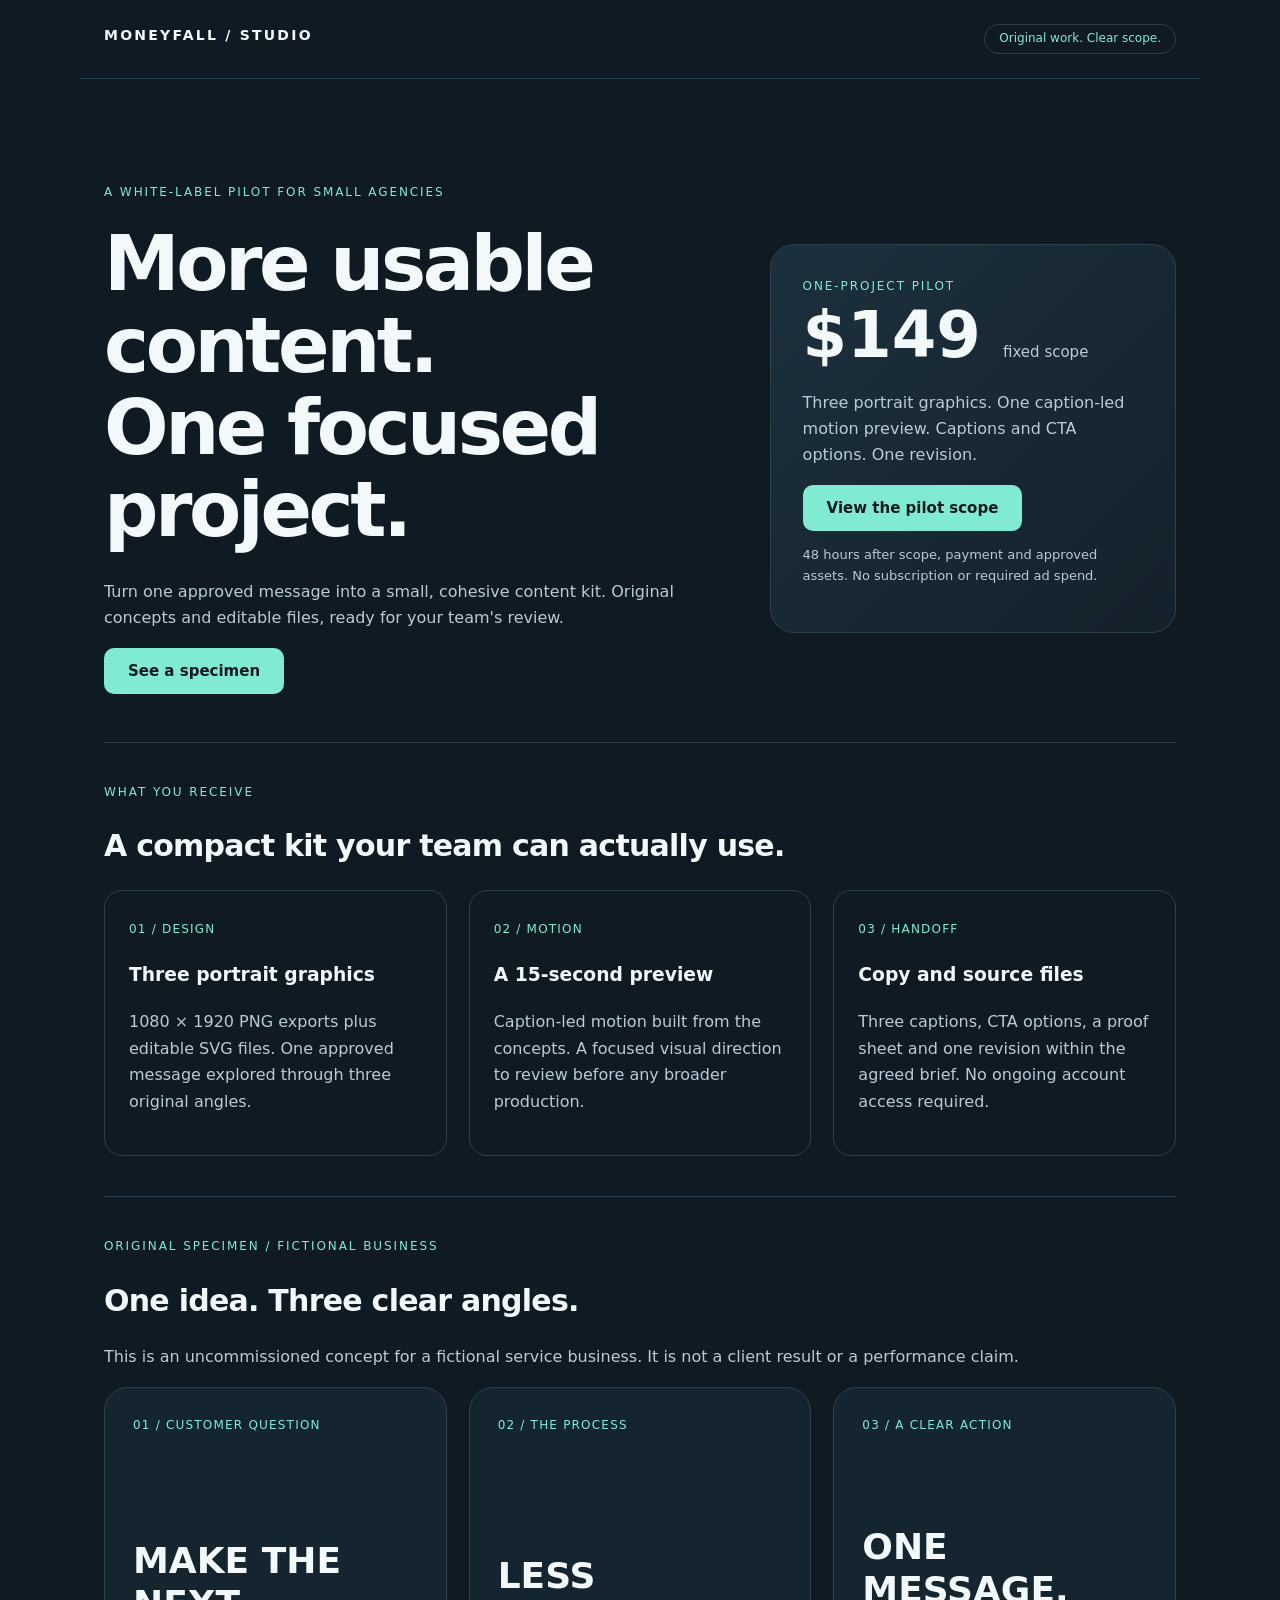
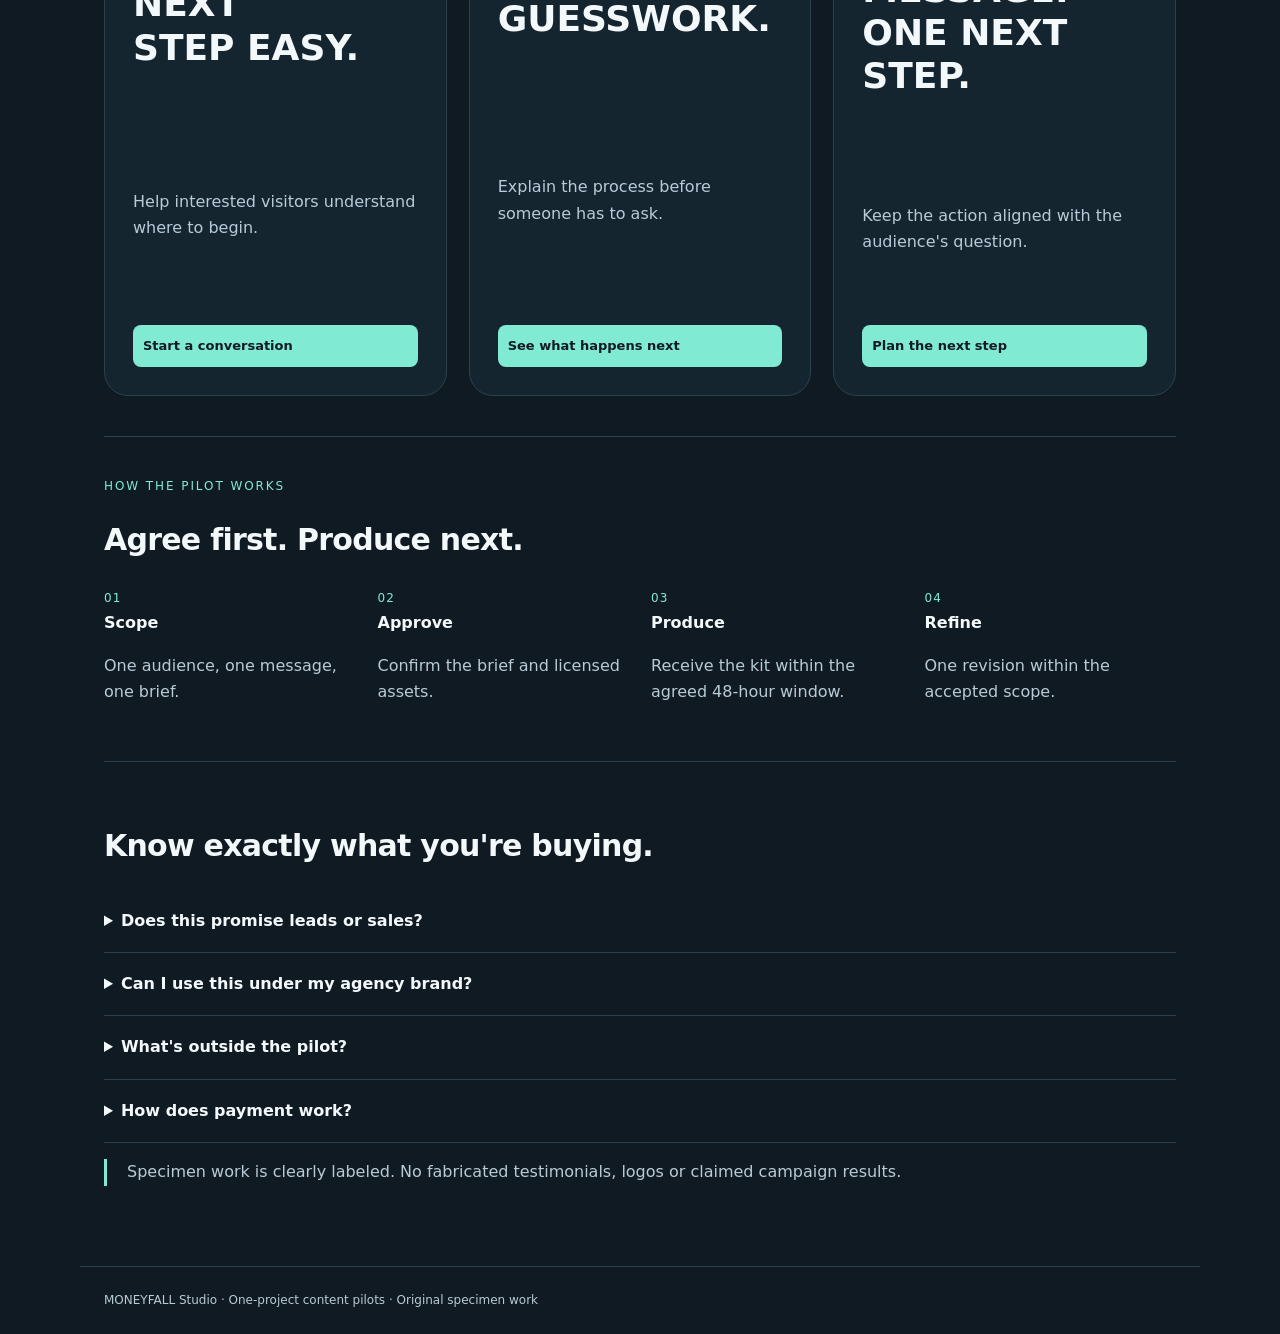
==== apps/offer-page/index.html @ b3e081e2 "Build private prospect screening, outreach packets and paid-order fulfillment" ====
<!doctype html>
<html lang="en"><head><meta charset="utf-8"><meta name="viewport" content="width=device-width,initial-scale=1"><meta name="description" content="Original white-label content kits for small agencies. A focused $149 pilot with clear scope and one revision."><title>MONEYFALL Studio — A focused content pilot</title>
<style>
:root{color-scheme:dark;--bg:#101a23;--ink:#f3f8fa;--muted:#b8cbd6;--line:#2b414e;--accent:#80ead2}*{box-sizing:border-box}body{margin:0;background:var(--bg);color:var(--ink);font:16px/1.65 system-ui,sans-serif}a{color:inherit}nav,main,footer{max-width:1120px;margin:auto;padding:24px}nav{display:flex;justify-content:space-between;border-bottom:1px solid var(--line)}.brand{font-size:14px;letter-spacing:.16em;font-weight:750}.pill{font-size:12px;color:var(--accent);border:1px solid var(--line);padding:4px 14px;border-radius:30px}.hero{padding:80px 0 48px;display:grid;grid-template-columns:1.5fr 1fr;gap:56px}.eyebrow{color:var(--accent);letter-spacing:.16em;font-size:12px}h1{font-size:clamp(42px,6vw,76px);line-height:1.08;letter-spacing:-.045em;margin:20px 0 28px;max-width:720px}h2{font-size:30px;line-height:1.25;letter-spacing:-.025em}p{color:var(--muted)}.offer{border:1px solid var(--line);border-radius:24px;padding:32px;background:linear-gradient(135deg,#1c303d,#14212b);align-self:center}.price{font-size:64px;line-height:1.2;font-weight:750}.price small{font-size:15px;font-weight:400;color:var(--muted)}button,.button{background:var(--accent);color:var(--bg);padding:14px 24px;border:0;border-radius:10px;font:700 15px system-ui;cursor:pointer;text-decoration:none;display:inline-block}button:focus-visible,a:focus-visible,input:focus-visible{outline:3px solid #fff;outline-offset:4px}.small{font-size:13px}.section{border-top:1px solid var(--line);padding:40px 0}.grid{display:grid;grid-template-columns:repeat(3,1fr);gap:22px}.tile{border:1px solid var(--line);padding:24px;border-radius:18px}.num{color:var(--accent);font-size:12px;letter-spacing:.1em}.sample{aspect-ratio:9/16;border:1px solid var(--line);border-radius:24px;padding:28px;display:flex;flex-direction:column;justify-content:space-between;background:#142530}.sample h3{font-size:clamp(22px,3vw,36px);line-height:1.2;text-transform:uppercase}.sample .cta{background:var(--accent);color:var(--bg);padding:10px;border-radius:8px;font-size:13px;font-weight:700}.process{display:grid;grid-template-columns:repeat(4,1fr);gap:22px}.process b{display:block}details{border-bottom:1px solid var(--line);padding:18px 0}summary{cursor:pointer;font-weight:600}.note{border-left:3px solid var(--accent);padding-left:20px}dialog{max-width:560px;color:var(--ink);background:#142530;border:1px solid var(--line);border-radius:20px;padding:32px}dialog::backdrop{background:#000a}input,textarea{width:100%;padding:12px;background:#101a23;border:1px solid var(--line);border-radius:8px;color:var(--ink);font:16px system-ui;margin:6px 0 18px}label{font-size:14px}footer{color:var(--muted);font-size:12px;border-top:1px solid var(--line)}@media(max-width:760px){.hero{grid-template-columns:1fr;padding-top:46px;gap:20px}.grid{grid-template-columns:1fr}.process{grid-template-columns:1fr 1fr}.sample{max-width:360px;min-height:440px;aspect-ratio:auto}.offer{padding:24px}main,nav,footer{padding:20px}}
</style></head><body>
<nav><span class="brand">MONEYFALL / STUDIO</span><span class="pill">Original work. Clear scope.</span></nav>
<main><section class="hero"><div><div class="eyebrow">A WHITE-LABEL PILOT FOR SMALL AGENCIES</div><h1>More usable content.<br>One focused project.</h1><p>Turn one approved message into a small, cohesive content kit. Original concepts and editable files, ready for your team's review.</p><a class="button" href="#sample">See a specimen</a></div><aside class="offer"><div class="eyebrow">ONE-PROJECT PILOT</div><div class="price">$149 <small>fixed scope</small></div><p>Three portrait graphics. One caption-led motion preview. Captions and CTA options. One revision.</p><button id="scope-button">View the pilot scope</button><p class="small">48 hours after scope, payment and approved assets. No subscription or required ad spend.</p></aside></section>
<section class="section"><div class="eyebrow">WHAT YOU RECEIVE</div><h2>A compact kit your team can actually use.</h2><div class="grid"><article class="tile"><span class="num">01 / DESIGN</span><h3>Three portrait graphics</h3><p>1080 × 1920 PNG exports plus editable SVG files. One approved message explored through three original angles.</p></article><article class="tile"><span class="num">02 / MOTION</span><h3>A 15-second preview</h3><p>Caption-led motion built from the concepts. A focused visual direction to review before any broader production.</p></article><article class="tile"><span class="num">03 / HANDOFF</span><h3>Copy and source files</h3><p>Three captions, CTA options, a proof sheet and one revision within the agreed brief. No ongoing account access required.</p></article></div></section>
<section id="sample" class="section"><div class="eyebrow">ORIGINAL SPECIMEN / FICTIONAL BUSINESS</div><h2>One idea. Three clear angles.</h2><p>This is an uncommissioned concept for a fictional service business. It is not a client result or a performance claim.</p><div class="grid"><div class="sample"><span class="num">01 / CUSTOMER QUESTION</span><h3>Make the next<br>step easy.</h3><p>Help interested visitors understand where to begin.</p><span class="cta">Start a conversation</span></div><div class="sample"><span class="num">02 / THE PROCESS</span><h3>Less<br>guesswork.</h3><p>Explain the process before someone has to ask.</p><span class="cta">See what happens next</span></div><div class="sample"><span class="num">03 / A CLEAR ACTION</span><h3>One message.<br>One next step.</h3><p>Keep the action aligned with the audience's question.</p><span class="cta">Plan the next step</span></div></div></section>
<section class="section"><div class="eyebrow">HOW THE PILOT WORKS</div><h2>Agree first. Produce next.</h2><div class="process"><div><span class="num">01</span><b>Scope</b><p>One audience, one message, one brief.</p></div><div><span class="num">02</span><b>Approve</b><p>Confirm the brief and licensed assets.</p></div><div><span class="num">03</span><b>Produce</b><p>Receive the kit within the agreed 48-hour window.</p></div><div><span class="num">04</span><b>Refine</b><p>One revision within the accepted scope.</p></div></div></section>
<section class="section"><h2>Know exactly what you're buying.</h2><details><summary>Does this promise leads or sales?</summary><p>No. You are buying defined creative deliverables. Results depend on the offer, audience, placement and follow-through.</p></details><details><summary>Can I use this under my agency brand?</summary><p>Yes, the original deliverables can be adapted for your agency or approved client project. You must have permission to use any supplied logos, imagery, fonts and claims.</p></details><details><summary>What's outside the pilot?</summary><p>Filming, voiceover, paid stock purchases, ad spend, account management, publishing and open-ended editing are excluded.</p></details><details><summary>How does payment work?</summary><p>The scope and payment destination are confirmed before production. A payment request is not a receipt; production begins after payment is confirmed. If a project cannot be fulfilled, resolve payment before accepting a replacement scope.</p></details><p class="note">Specimen work is clearly labeled. No fabricated testimonials, logos or claimed campaign results.</p></section>
</main><footer>MONEYFALL Studio · One-project content pilots · Original specimen work</footer>
<dialog id="scope"><h2>The $149 pilot scope</h2><p>Three portrait PNGs and editable SVGs, one 15-second motion preview, three captions and CTA options, one proof sheet and one revision. The 48-hour window starts after accepted scope, confirmed payment and approved assets.</p><p>Have one audience, one message and a brand guide ready. A specific project brief is agreed before payment.</p><button id="close">Close</button></dialog>
<script>const scope=document.getElementById('scope');document.getElementById('scope-button').addEventListener('click',()=>scope.showModal());document.getElementById('close').addEventListener('click',()=>scope.close());</script>
</body></html>
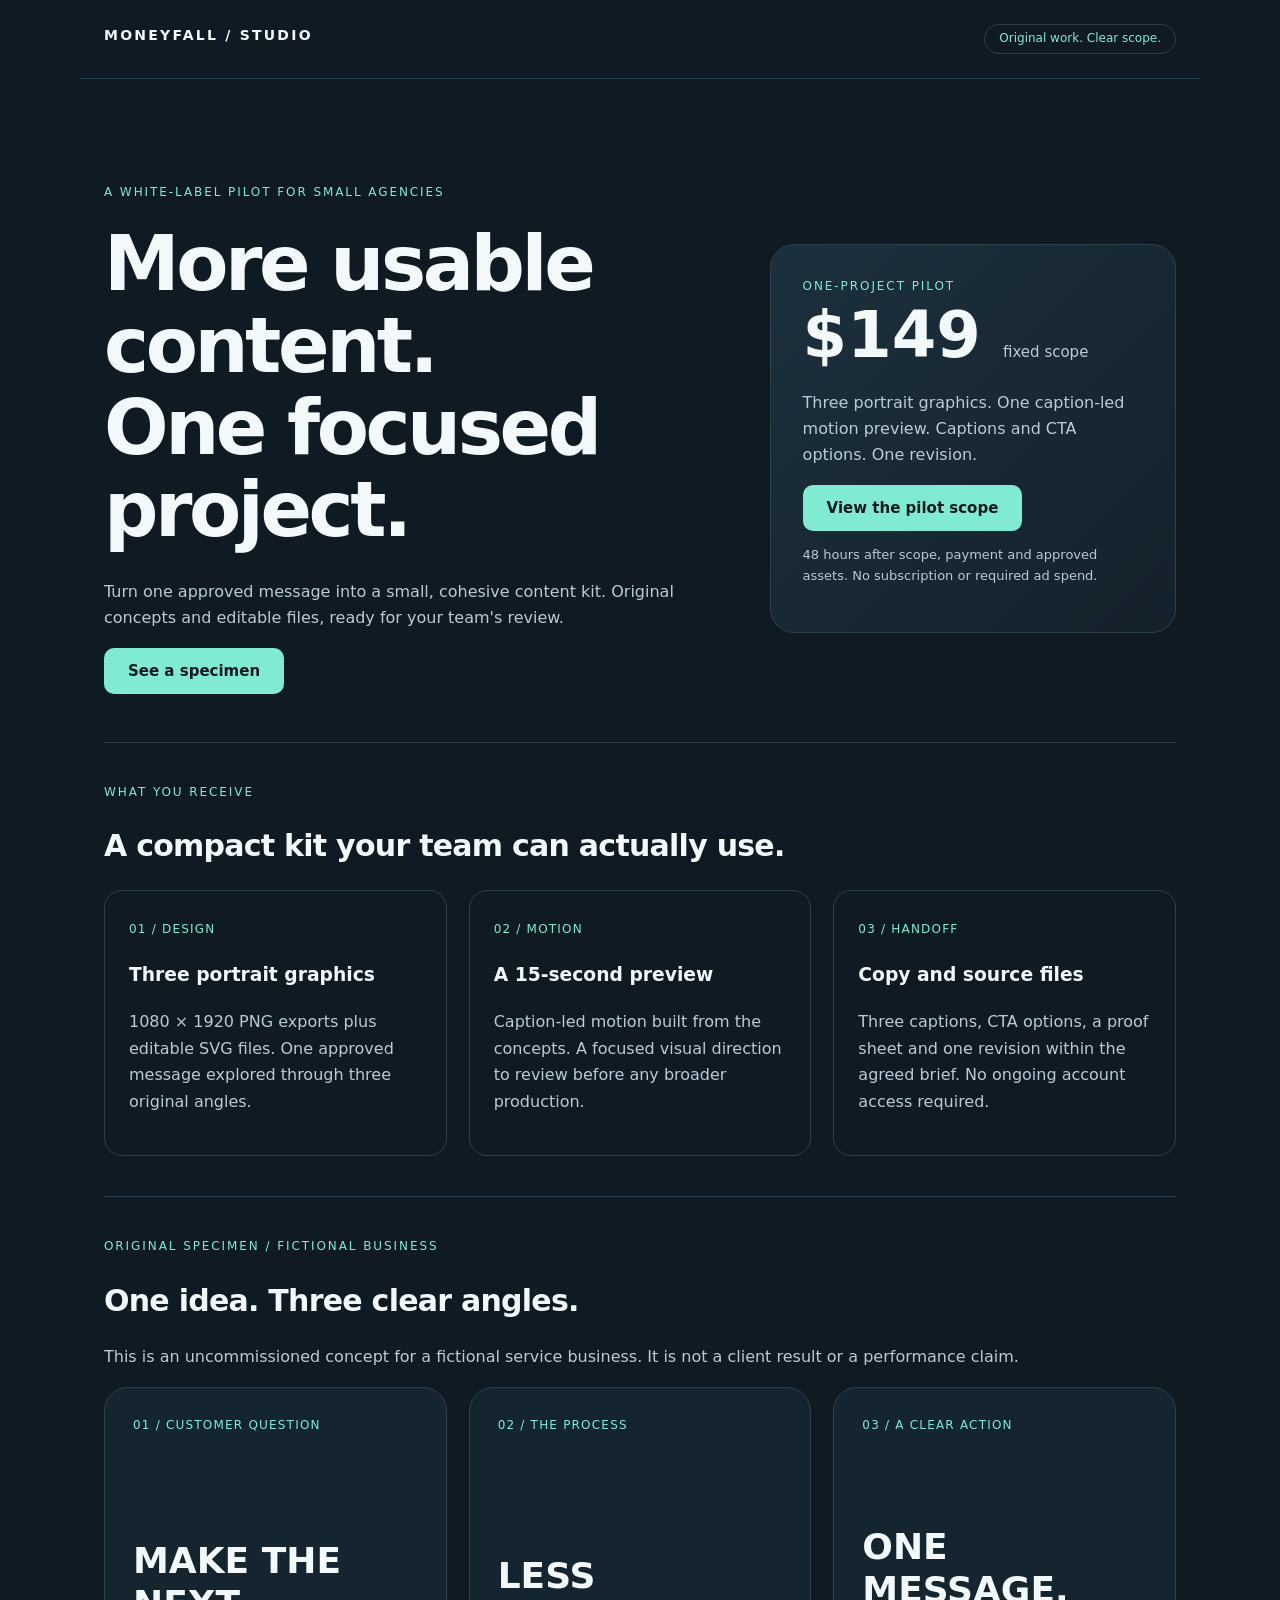
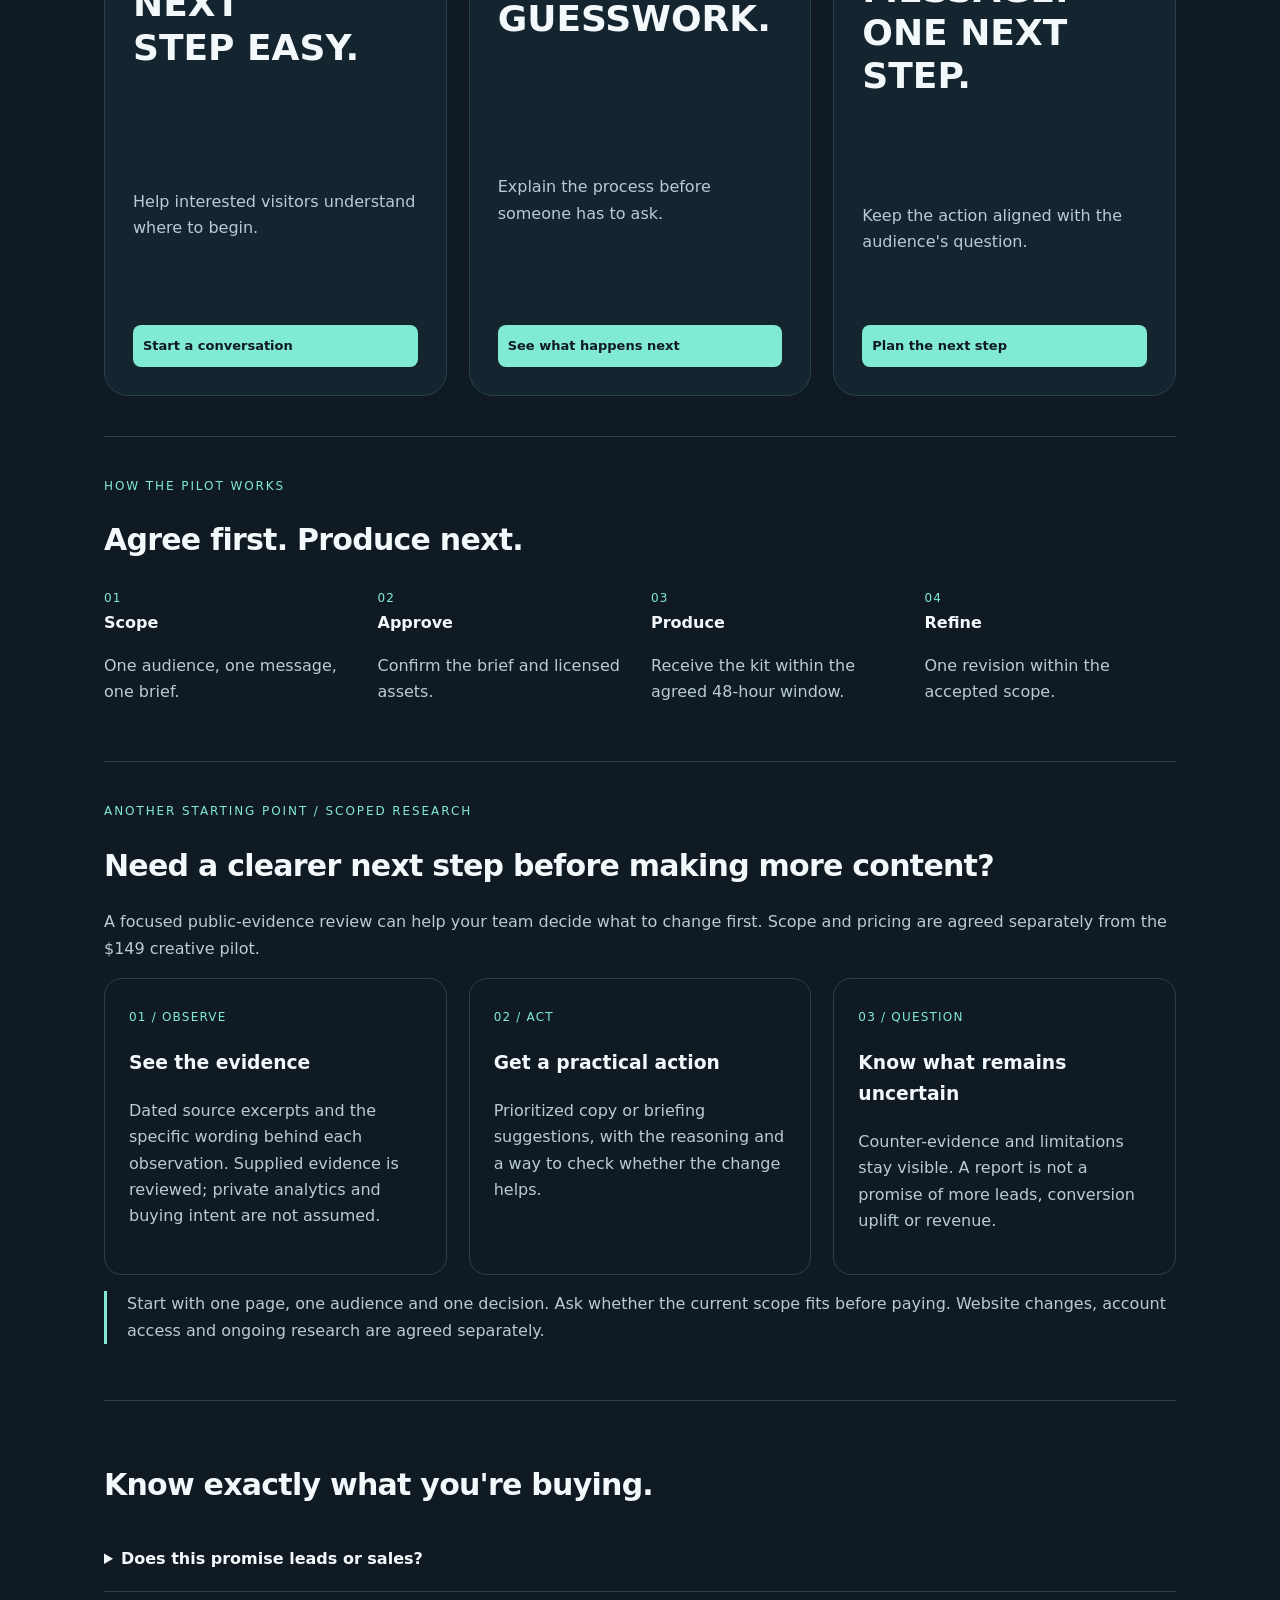
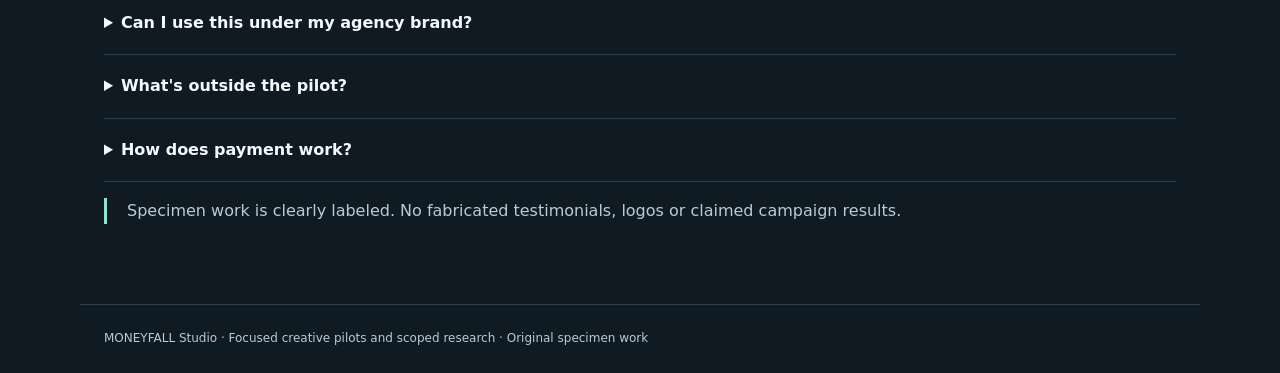
==== commit 86ce99fa: "Present separately scoped research option and clarify creative intake limits" ====
--- a/apps/offer-page/index.html
+++ b/apps/offer-page/index.html
@@ -8,8 +8,9 @@
 <section class="section"><div class="eyebrow">WHAT YOU RECEIVE</div><h2>A compact kit your team can actually use.</h2><div class="grid"><article class="tile"><span class="num">01 / DESIGN</span><h3>Three portrait graphics</h3><p>1080 × 1920 PNG exports plus editable SVG files. One approved message explored through three original angles.</p></article><article class="tile"><span class="num">02 / MOTION</span><h3>A 15-second preview</h3><p>Caption-led motion built from the concepts. A focused visual direction to review before any broader production.</p></article><article class="tile"><span class="num">03 / HANDOFF</span><h3>Copy and source files</h3><p>Three captions, CTA options, a proof sheet and one revision within the agreed brief. No ongoing account access required.</p></article></div></section>
 <section id="sample" class="section"><div class="eyebrow">ORIGINAL SPECIMEN / FICTIONAL BUSINESS</div><h2>One idea. Three clear angles.</h2><p>This is an uncommissioned concept for a fictional service business. It is not a client result or a performance claim.</p><div class="grid"><div class="sample"><span class="num">01 / CUSTOMER QUESTION</span><h3>Make the next<br>step easy.</h3><p>Help interested visitors understand where to begin.</p><span class="cta">Start a conversation</span></div><div class="sample"><span class="num">02 / THE PROCESS</span><h3>Less<br>guesswork.</h3><p>Explain the process before someone has to ask.</p><span class="cta">See what happens next</span></div><div class="sample"><span class="num">03 / A CLEAR ACTION</span><h3>One message.<br>One next step.</h3><p>Keep the action aligned with the audience's question.</p><span class="cta">Plan the next step</span></div></div></section>
 <section class="section"><div class="eyebrow">HOW THE PILOT WORKS</div><h2>Agree first. Produce next.</h2><div class="process"><div><span class="num">01</span><b>Scope</b><p>One audience, one message, one brief.</p></div><div><span class="num">02</span><b>Approve</b><p>Confirm the brief and licensed assets.</p></div><div><span class="num">03</span><b>Produce</b><p>Receive the kit within the agreed 48-hour window.</p></div><div><span class="num">04</span><b>Refine</b><p>One revision within the accepted scope.</p></div></div></section>
+<section id="research" class="section"><div class="eyebrow">ANOTHER STARTING POINT / SCOPED RESEARCH</div><h2>Need a clearer next step before making more content?</h2><p>A focused public-evidence review can help your team decide what to change first. Scope and pricing are agreed separately from the $149 creative pilot.</p><div class="grid"><article class="tile"><span class="num">01 / OBSERVE</span><h3>See the evidence</h3><p>Dated source excerpts and the specific wording behind each observation. Supplied evidence is reviewed; private analytics and buying intent are not assumed.</p></article><article class="tile"><span class="num">02 / ACT</span><h3>Get a practical action</h3><p>Prioritized copy or briefing suggestions, with the reasoning and a way to check whether the change helps.</p></article><article class="tile"><span class="num">03 / QUESTION</span><h3>Know what remains uncertain</h3><p>Counter-evidence and limitations stay visible. A report is not a promise of more leads, conversion uplift or revenue.</p></article></div><p class="note">Start with one page, one audience and one decision. Ask whether the current scope fits before paying. Website changes, account access and ongoing research are agreed separately.</p></section>
 <section class="section"><h2>Know exactly what you're buying.</h2><details><summary>Does this promise leads or sales?</summary><p>No. You are buying defined creative deliverables. Results depend on the offer, audience, placement and follow-through.</p></details><details><summary>Can I use this under my agency brand?</summary><p>Yes, the original deliverables can be adapted for your agency or approved client project. You must have permission to use any supplied logos, imagery, fonts and claims.</p></details><details><summary>What's outside the pilot?</summary><p>Filming, voiceover, paid stock purchases, ad spend, account management, publishing and open-ended editing are excluded.</p></details><details><summary>How does payment work?</summary><p>The scope and payment destination are confirmed before production. A payment request is not a receipt; production begins after payment is confirmed. If a project cannot be fulfilled, resolve payment before accepting a replacement scope.</p></details><p class="note">Specimen work is clearly labeled. No fabricated testimonials, logos or claimed campaign results.</p></section>
-</main><footer>MONEYFALL Studio · One-project content pilots · Original specimen work</footer>
-<dialog id="scope"><h2>The $149 pilot scope</h2><p>Three portrait PNGs and editable SVGs, one 15-second motion preview, three captions and CTA options, one proof sheet and one revision. The 48-hour window starts after accepted scope, confirmed payment and approved assets.</p><p>Have one audience, one message and a brand guide ready. A specific project brief is agreed before payment.</p><button id="close">Close</button></dialog>
+</main><footer>MONEYFALL Studio · Focused creative pilots and scoped research · Original specimen work</footer>
+<dialog id="scope"><h2>The $149 pilot scope</h2><p>Three portrait PNGs and editable SVGs, one 15-second motion preview, three captions and CTA options, one proof sheet and one revision. The 48-hour window starts after accepted scope, confirmed payment and approved assets.</p><p>If you have an overflow client brief, start with one approved theme, its audience and the intended publication date. The current pilot demonstrates original typography and color-led graphics plus caption-led motion. Required logos, photography, special fonts or native design-app formats must be checked for scope compatibility before payment.</p><button id="close">Close</button></dialog>
 <script>const scope=document.getElementById('scope');document.getElementById('scope-button').addEventListener('click',()=>scope.showModal());document.getElementById('close').addEventListener('click',()=>scope.close());</script>
 </body></html>
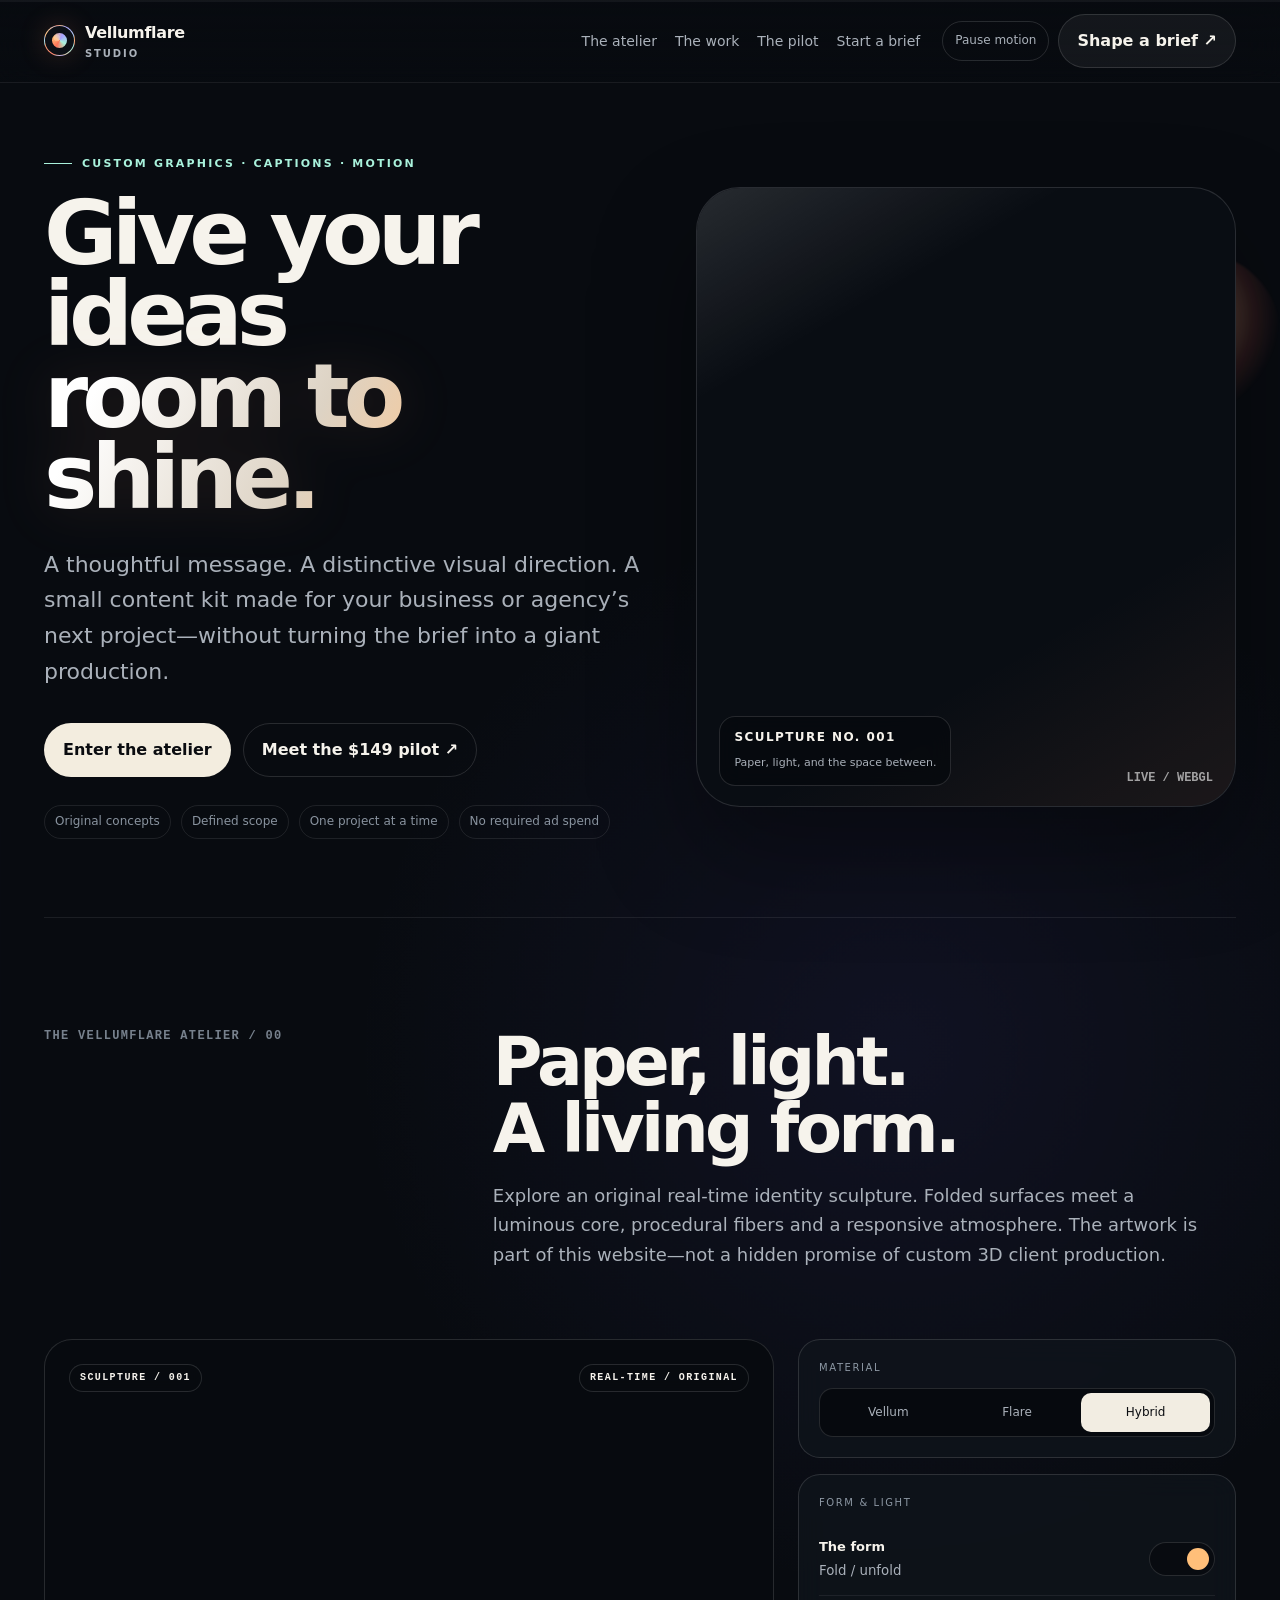
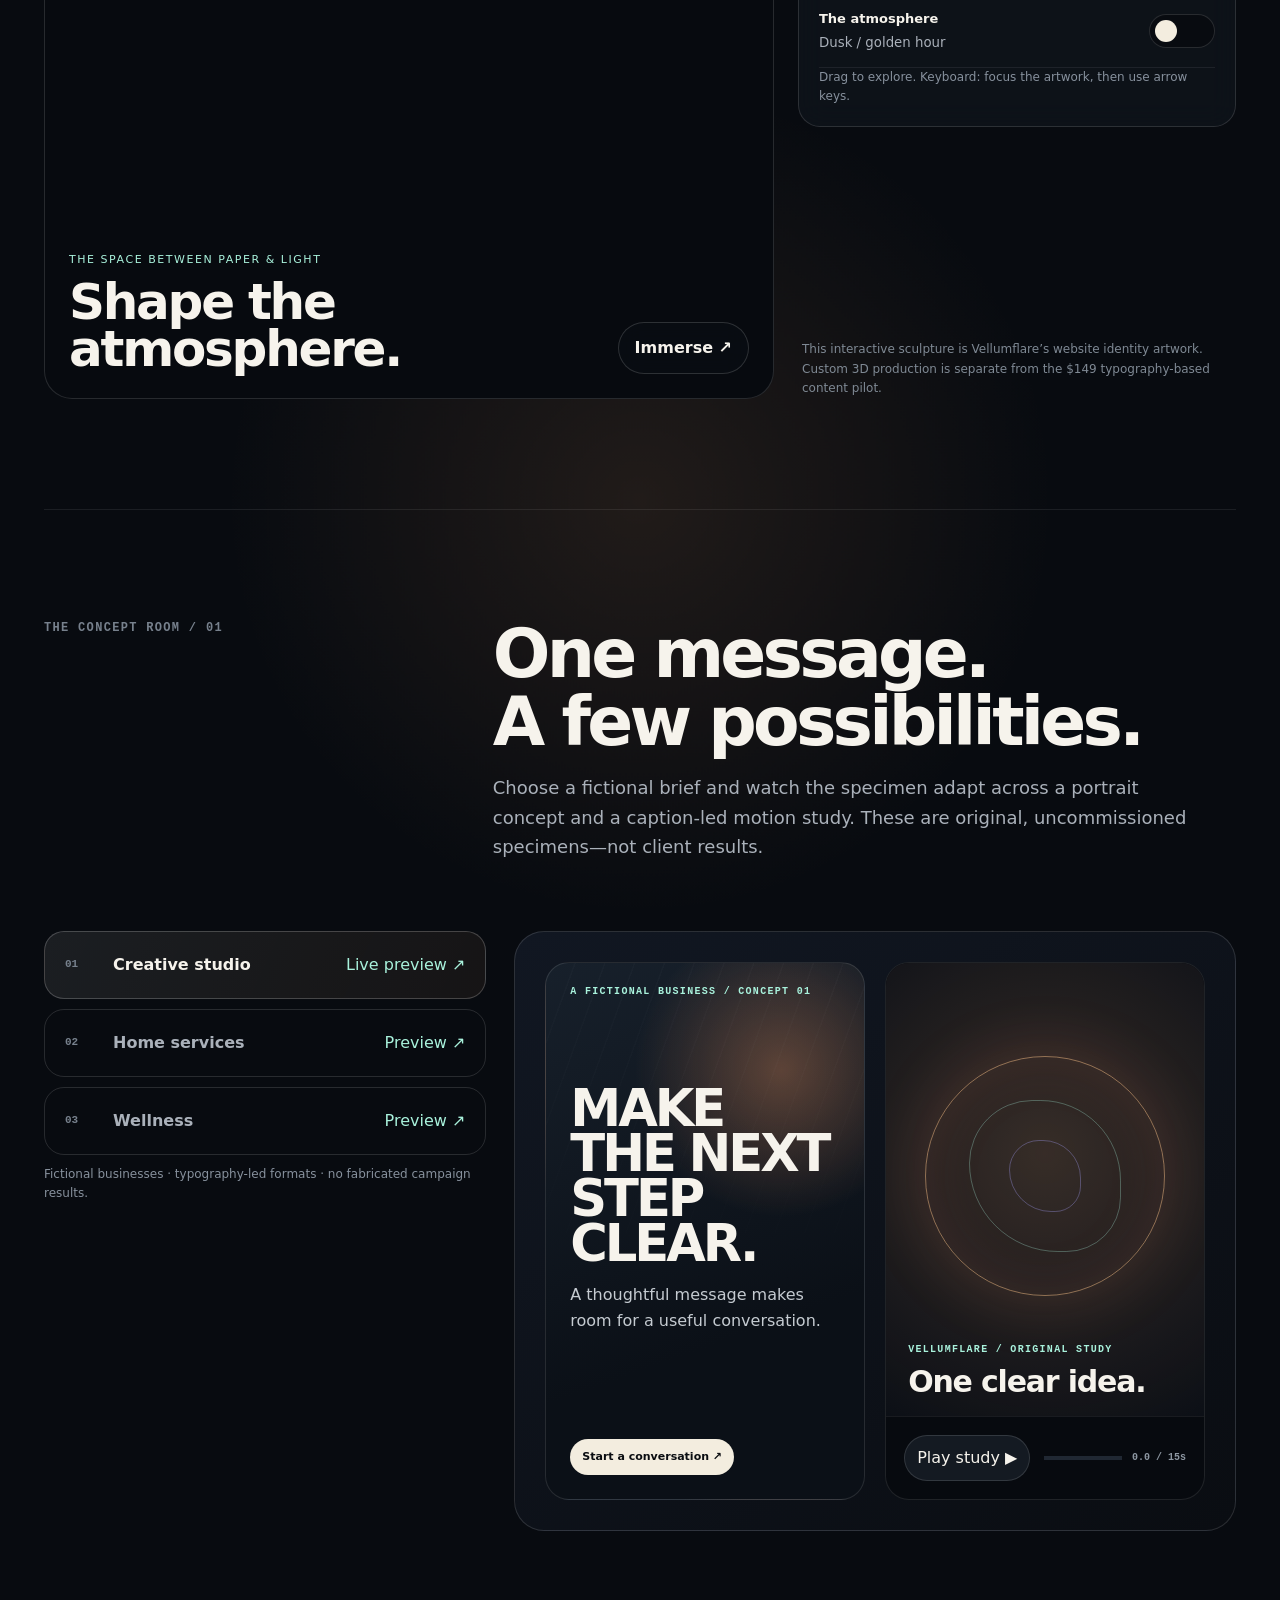
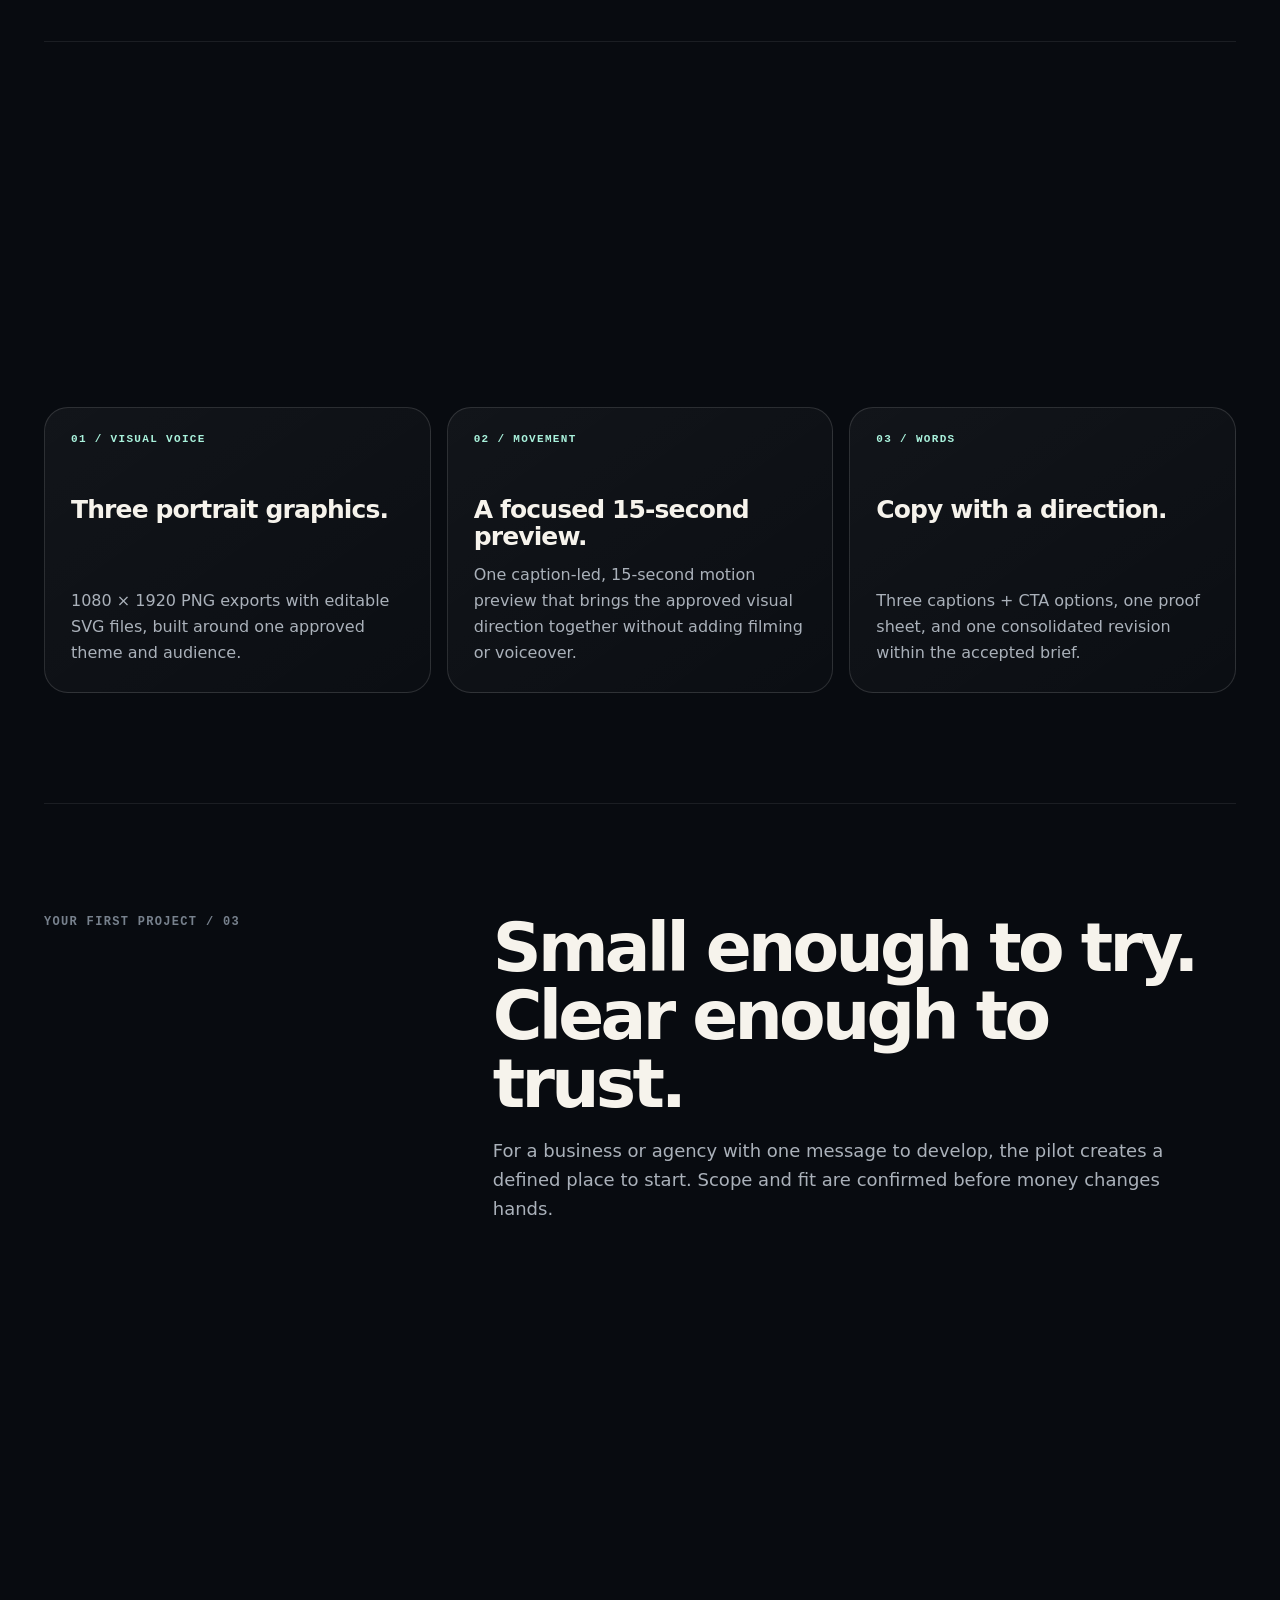
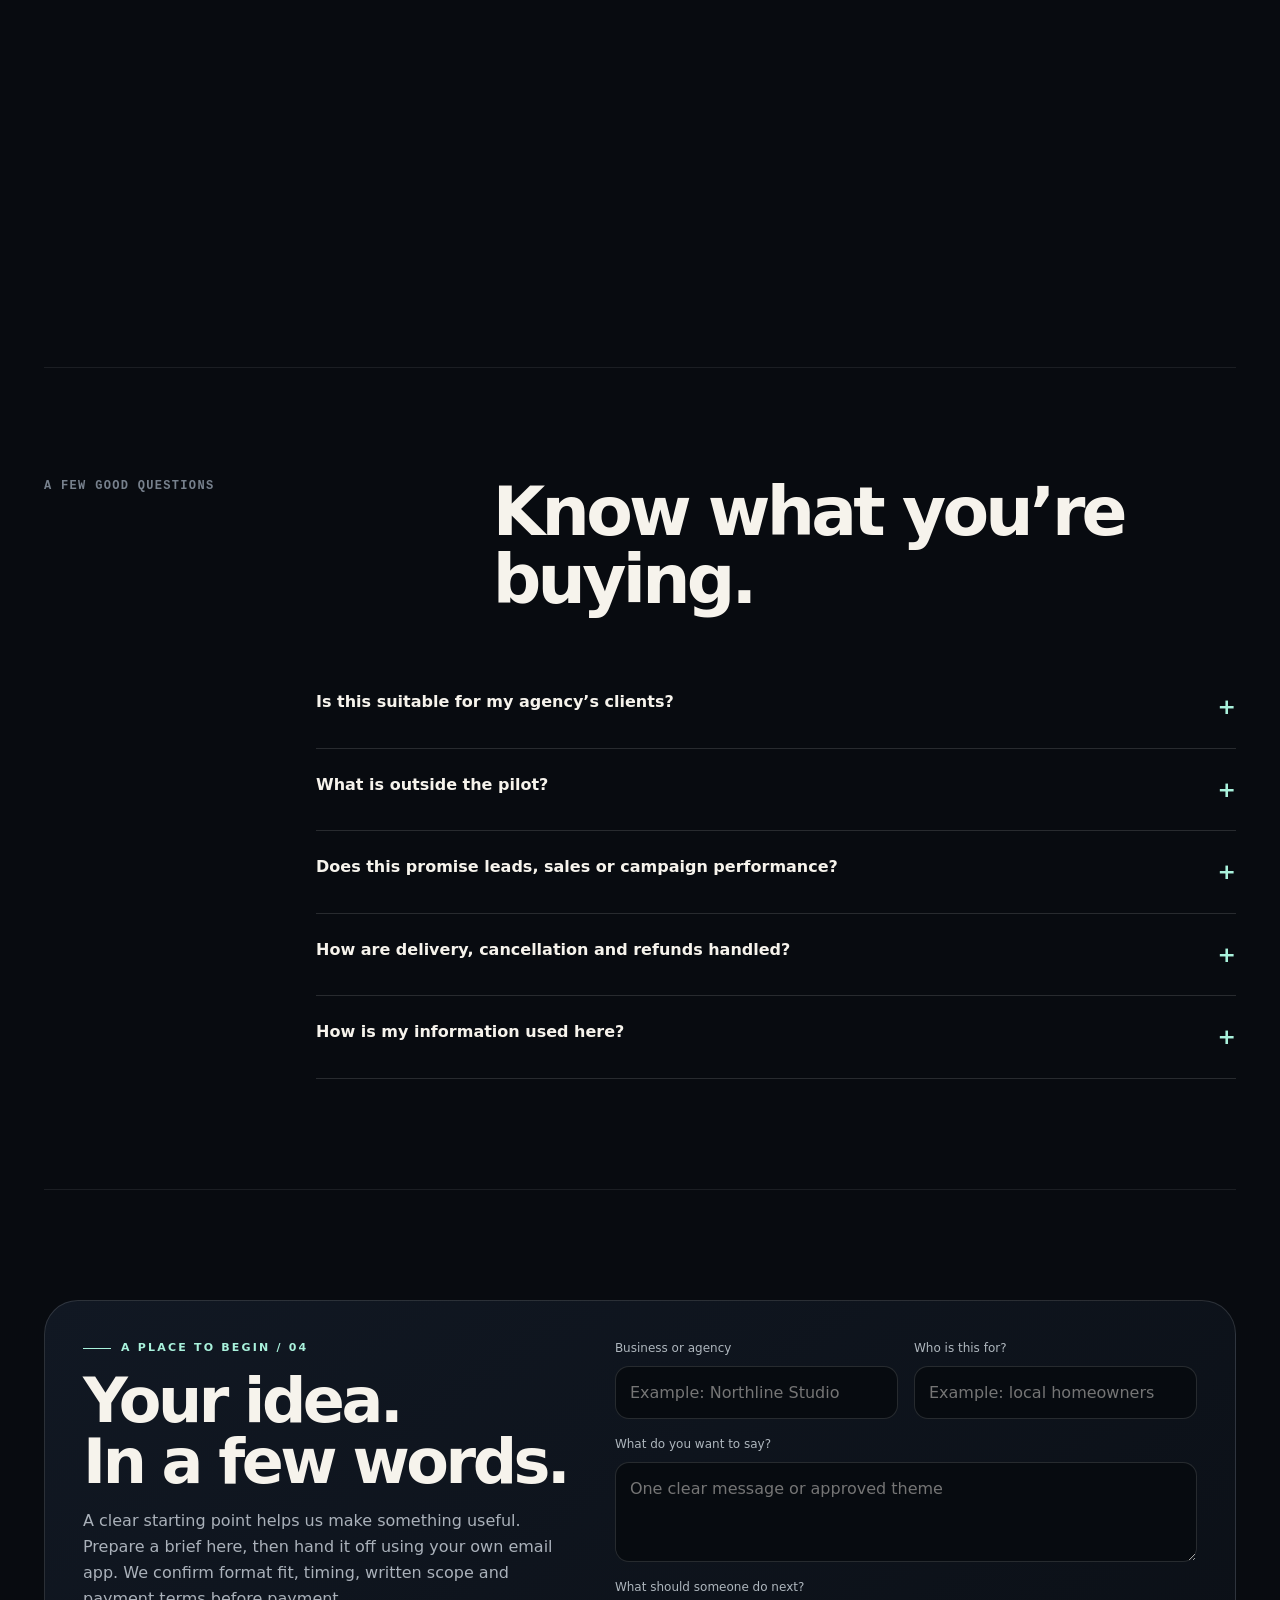
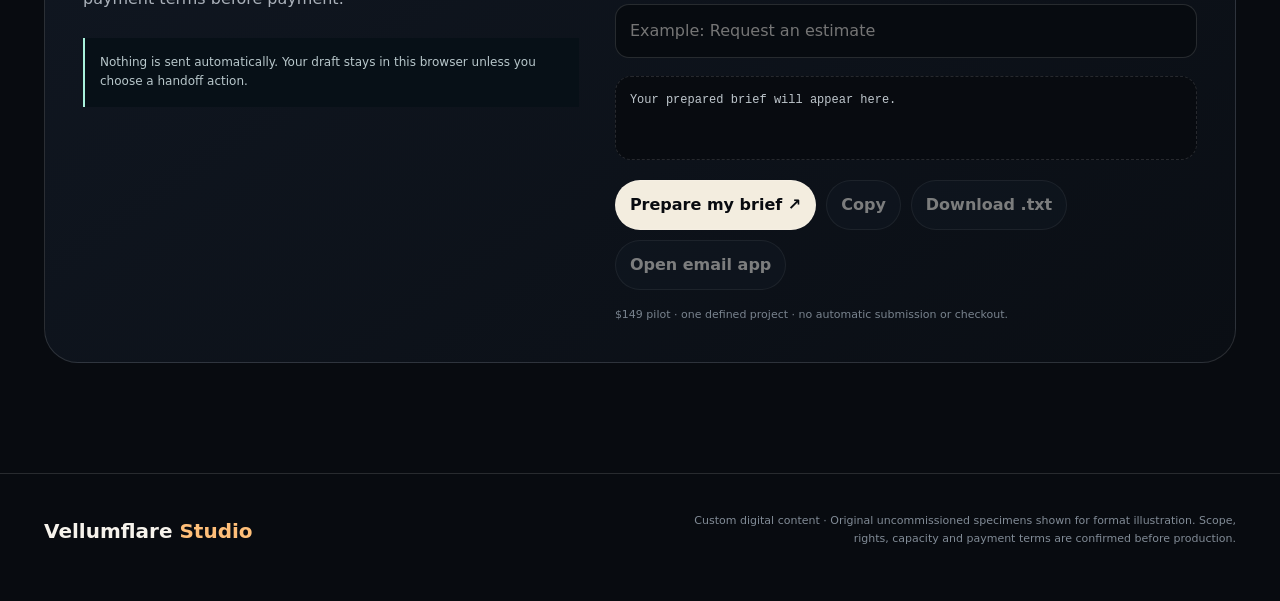
==== commit 364b34ba: "feat: deepen Vellumflare immersive offer page" ====
--- a/apps/offer-page/index.html
+++ b/apps/offer-page/index.html
@@ -1,16 +1,369 @@
 <!doctype html>
-<html lang="en"><head><meta charset="utf-8"><meta name="viewport" content="width=device-width,initial-scale=1"><meta name="description" content="Original white-label content kits for small agencies. A focused $149 pilot with clear scope and one revision."><title>MONEYFALL Studio — A focused content pilot</title>
+<html lang="en">
+<head>
+<meta charset="utf-8">
+<meta name="viewport" content="width=device-width,initial-scale=1,viewport-fit=cover">
+<meta name="description" content="Vellumflare Studio creates focused custom content pilots: original portrait graphics, captions and a 15-second motion preview for one approved theme.">
+<meta name="theme-color" content="#080b10">
+<title>Vellumflare Studio — Custom content in paper and light</title>
 <style>
-:root{color-scheme:dark;--bg:#101a23;--ink:#f3f8fa;--muted:#b8cbd6;--line:#2b414e;--accent:#80ead2}*{box-sizing:border-box}body{margin:0;background:var(--bg);color:var(--ink);font:16px/1.65 system-ui,sans-serif}a{color:inherit}nav,main,footer{max-width:1120px;margin:auto;padding:24px}nav{display:flex;justify-content:space-between;border-bottom:1px solid var(--line)}.brand{font-size:14px;letter-spacing:.16em;font-weight:750}.pill{font-size:12px;color:var(--accent);border:1px solid var(--line);padding:4px 14px;border-radius:30px}.hero{padding:80px 0 48px;display:grid;grid-template-columns:1.5fr 1fr;gap:56px}.eyebrow{color:var(--accent);letter-spacing:.16em;font-size:12px}h1{font-size:clamp(42px,6vw,76px);line-height:1.08;letter-spacing:-.045em;margin:20px 0 28px;max-width:720px}h2{font-size:30px;line-height:1.25;letter-spacing:-.025em}p{color:var(--muted)}.offer{border:1px solid var(--line);border-radius:24px;padding:32px;background:linear-gradient(135deg,#1c303d,#14212b);align-self:center}.price{font-size:64px;line-height:1.2;font-weight:750}.price small{font-size:15px;font-weight:400;color:var(--muted)}button,.button{background:var(--accent);color:var(--bg);padding:14px 24px;border:0;border-radius:10px;font:700 15px system-ui;cursor:pointer;text-decoration:none;display:inline-block}button:focus-visible,a:focus-visible,input:focus-visible{outline:3px solid #fff;outline-offset:4px}.small{font-size:13px}.section{border-top:1px solid var(--line);padding:40px 0}.grid{display:grid;grid-template-columns:repeat(3,1fr);gap:22px}.tile{border:1px solid var(--line);padding:24px;border-radius:18px}.num{color:var(--accent);font-size:12px;letter-spacing:.1em}.sample{aspect-ratio:9/16;border:1px solid var(--line);border-radius:24px;padding:28px;display:flex;flex-direction:column;justify-content:space-between;background:#142530}.sample h3{font-size:clamp(22px,3vw,36px);line-height:1.2;text-transform:uppercase}.sample .cta{background:var(--accent);color:var(--bg);padding:10px;border-radius:8px;font-size:13px;font-weight:700}.process{display:grid;grid-template-columns:repeat(4,1fr);gap:22px}.process b{display:block}details{border-bottom:1px solid var(--line);padding:18px 0}summary{cursor:pointer;font-weight:600}.note{border-left:3px solid var(--accent);padding-left:20px}dialog{max-width:560px;color:var(--ink);background:#142530;border:1px solid var(--line);border-radius:20px;padding:32px}dialog::backdrop{background:#000a}input,textarea{width:100%;padding:12px;background:#101a23;border:1px solid var(--line);border-radius:8px;color:var(--ink);font:16px system-ui;margin:6px 0 18px}label{font-size:14px}footer{color:var(--muted);font-size:12px;border-top:1px solid var(--line)}@media(max-width:760px){.hero{grid-template-columns:1fr;padding-top:46px;gap:20px}.grid{grid-template-columns:1fr}.process{grid-template-columns:1fr 1fr}.sample{max-width:360px;min-height:440px;aspect-ratio:auto}.offer{padding:24px}main,nav,footer{padding:20px}}
-</style></head><body>
-<nav><span class="brand">MONEYFALL / STUDIO</span><span class="pill">Original work. Clear scope.</span></nav>
-<main><section class="hero"><div><div class="eyebrow">A WHITE-LABEL PILOT FOR SMALL AGENCIES</div><h1>More usable content.<br>One focused project.</h1><p>Turn one approved message into a small, cohesive content kit. Original concepts and editable files, ready for your team's review.</p><a class="button" href="#sample">See a specimen</a></div><aside class="offer"><div class="eyebrow">ONE-PROJECT PILOT</div><div class="price">$149 <small>fixed scope</small></div><p>Three portrait graphics. One caption-led motion preview. Captions and CTA options. One revision.</p><button id="scope-button">View the pilot scope</button><p class="small">48 hours after scope, payment and approved assets. No subscription or required ad spend.</p></aside></section>
-<section class="section"><div class="eyebrow">WHAT YOU RECEIVE</div><h2>A compact kit your team can actually use.</h2><div class="grid"><article class="tile"><span class="num">01 / DESIGN</span><h3>Three portrait graphics</h3><p>1080 × 1920 PNG exports plus editable SVG files. One approved message explored through three original angles.</p></article><article class="tile"><span class="num">02 / MOTION</span><h3>A 15-second preview</h3><p>Caption-led motion built from the concepts. A focused visual direction to review before any broader production.</p></article><article class="tile"><span class="num">03 / HANDOFF</span><h3>Copy and source files</h3><p>Three captions, CTA options, a proof sheet and one revision within the agreed brief. No ongoing account access required.</p></article></div></section>
-<section id="sample" class="section"><div class="eyebrow">ORIGINAL SPECIMEN / FICTIONAL BUSINESS</div><h2>One idea. Three clear angles.</h2><p>This is an uncommissioned concept for a fictional service business. It is not a client result or a performance claim.</p><div class="grid"><div class="sample"><span class="num">01 / CUSTOMER QUESTION</span><h3>Make the next<br>step easy.</h3><p>Help interested visitors understand where to begin.</p><span class="cta">Start a conversation</span></div><div class="sample"><span class="num">02 / THE PROCESS</span><h3>Less<br>guesswork.</h3><p>Explain the process before someone has to ask.</p><span class="cta">See what happens next</span></div><div class="sample"><span class="num">03 / A CLEAR ACTION</span><h3>One message.<br>One next step.</h3><p>Keep the action aligned with the audience's question.</p><span class="cta">Plan the next step</span></div></div></section>
-<section class="section"><div class="eyebrow">HOW THE PILOT WORKS</div><h2>Agree first. Produce next.</h2><div class="process"><div><span class="num">01</span><b>Scope</b><p>One audience, one message, one brief.</p></div><div><span class="num">02</span><b>Approve</b><p>Confirm the brief and licensed assets.</p></div><div><span class="num">03</span><b>Produce</b><p>Receive the kit within the agreed 48-hour window.</p></div><div><span class="num">04</span><b>Refine</b><p>One revision within the accepted scope.</p></div></div></section>
-<section id="research" class="section"><div class="eyebrow">ANOTHER STARTING POINT / SCOPED RESEARCH</div><h2>Need a clearer next step before making more content?</h2><p>A focused public-evidence review can help your team decide what to change first. Scope and pricing are agreed separately from the $149 creative pilot.</p><div class="grid"><article class="tile"><span class="num">01 / OBSERVE</span><h3>See the evidence</h3><p>Dated source excerpts and the specific wording behind each observation. Supplied evidence is reviewed; private analytics and buying intent are not assumed.</p></article><article class="tile"><span class="num">02 / ACT</span><h3>Get a practical action</h3><p>Prioritized copy or briefing suggestions, with the reasoning and a way to check whether the change helps.</p></article><article class="tile"><span class="num">03 / QUESTION</span><h3>Know what remains uncertain</h3><p>Counter-evidence and limitations stay visible. A report is not a promise of more leads, conversion uplift or revenue.</p></article></div><p class="note">Start with one page, one audience and one decision. Ask whether the current scope fits before paying. Website changes, account access and ongoing research are agreed separately.</p></section>
-<section class="section"><h2>Know exactly what you're buying.</h2><details><summary>Does this promise leads or sales?</summary><p>No. You are buying defined creative deliverables. Results depend on the offer, audience, placement and follow-through.</p></details><details><summary>Can I use this under my agency brand?</summary><p>Yes, the original deliverables can be adapted for your agency or approved client project. You must have permission to use any supplied logos, imagery, fonts and claims.</p></details><details><summary>What's outside the pilot?</summary><p>Filming, voiceover, paid stock purchases, ad spend, account management, publishing and open-ended editing are excluded.</p></details><details><summary>How does payment work?</summary><p>The scope and payment destination are confirmed before production. A payment request is not a receipt; production begins after payment is confirmed. If a project cannot be fulfilled, resolve payment before accepting a replacement scope.</p></details><p class="note">Specimen work is clearly labeled. No fabricated testimonials, logos or claimed campaign results.</p></section>
-</main><footer>MONEYFALL Studio · Focused creative pilots and scoped research · Original specimen work</footer>
-<dialog id="scope"><h2>The $149 pilot scope</h2><p>Three portrait PNGs and editable SVGs, one 15-second motion preview, three captions and CTA options, one proof sheet and one revision. The 48-hour window starts after accepted scope, confirmed payment and approved assets.</p><p>If you have an overflow client brief, start with one approved theme, its audience and the intended publication date. The current pilot demonstrates original typography and color-led graphics plus caption-led motion. Required logos, photography, special fonts or native design-app formats must be checked for scope compatibility before payment.</p><button id="close">Close</button></dialog>
-<script>const scope=document.getElementById('scope');document.getElementById('scope-button').addEventListener('click',()=>scope.showModal());document.getElementById('close').addEventListener('click',()=>scope.close());</script>
-</body></html>
+:root{
+  color-scheme:dark;
+  --bg:#080b10;--bg-soft:#0d1219;--paper:#f3eddf;--paper-2:#cfc6b7;
+  --ink:#f6f3ec;--muted:#aab1ba;--line:rgba(255,255,255,.13);
+  --flare:#ffbf79;--flare-hot:#ff7358;--aqua:#a9f2dc;--violet:#a7a1ff;
+  --panel:rgba(16,21,29,.72);--glass:rgba(10,14,20,.58);--radius:28px;
+  --mx:50%;--my:30%;--scroll:0%;
+}
+*{box-sizing:border-box}
+html{scroll-behavior:smooth;background:var(--bg)}
+body{margin:0;background:
+  radial-gradient(circle at var(--mx) var(--my),rgba(255,170,105,.10),transparent 26rem),
+  radial-gradient(circle at 70% 15%,rgba(115,101,255,.08),transparent 34rem),var(--bg);
+  color:var(--ink);font:16px/1.62 Inter,ui-sans-serif,system-ui,-apple-system,BlinkMacSystemFont,"Segoe UI",sans-serif;
+  overflow-x:hidden;min-height:100vh}
+body::before{content:"";position:fixed;inset:0;pointer-events:none;z-index:-1;opacity:.28;background-image:
+  linear-gradient(rgba(255,255,255,.018) 1px,transparent 1px),linear-gradient(90deg,rgba(255,255,255,.014) 1px,transparent 1px);background-size:72px 72px;mask-image:linear-gradient(to bottom,#000,transparent 84%)}
+a{color:inherit}.skip-link{position:fixed;left:16px;top:12px;z-index:1000;background:var(--paper);color:#111;padding:10px 14px;border-radius:12px;transform:translateY(-180%);transition:transform .2s}.skip-link:focus{transform:none}
+button,a,input,textarea{font:inherit}button{color:inherit}button,.button{cursor:pointer}.button{text-decoration:none;display:inline-flex;align-items:center;gap:10px;padding:13px 18px;border-radius:999px;border:1px solid var(--line);background:rgba(255,255,255,.05);font-weight:720;transition:transform .25s,border-color .25s,background .25s}.button:hover{transform:translateY(-2px);border-color:rgba(255,255,255,.28);background:rgba(255,255,255,.09)}.button.primary{background:var(--paper);color:#0a0c10;border-color:transparent}.button.primary:hover{background:#fff}.button.ghost{background:transparent}
+button:focus-visible,a:focus-visible,input:focus-visible,textarea:focus-visible,summary:focus-visible,[tabindex]:focus-visible{outline:3px solid var(--aqua);outline-offset:4px}
+button:disabled{opacity:.48;cursor:not-allowed;transform:none}
+[hidden]{display:none!important}
+.progress-rail{position:fixed;left:0;right:0;top:0;height:2px;z-index:90;background:rgba(255,255,255,.05)}.progress-rail i{display:block;height:100%;width:var(--scroll);background:linear-gradient(90deg,var(--aqua),var(--flare),var(--flare-hot));box-shadow:0 0 16px rgba(255,169,101,.5)}
+.nav-wrap{position:sticky;top:0;z-index:80;backdrop-filter:blur(18px);background:linear-gradient(to bottom,rgba(8,11,16,.94),rgba(8,11,16,.58));border-bottom:1px solid rgba(255,255,255,.07)}
+nav{max-width:1240px;margin:auto;min-height:72px;padding:14px 24px;display:flex;align-items:center;gap:22px}.brand{display:flex;align-items:center;gap:10px;text-decoration:none;font-weight:850;letter-spacing:-.02em}.brand-mark{width:31px;height:31px;display:grid;place-items:center;border:1px solid var(--line);border-radius:50%;background:radial-gradient(circle at 42% 42%,#fff3 0 13%,transparent 14%),conic-gradient(from 210deg,var(--flare-hot),var(--flare),var(--violet),var(--aqua),var(--flare-hot));box-shadow:inset 0 0 0 7px #0c1016,0 0 28px #ff98642e}.brand small{font-size:10px;letter-spacing:.19em;color:var(--muted);display:block;font-weight:650}.nav-links{display:flex;gap:18px;margin-left:auto}.nav-links a{text-decoration:none;color:var(--muted);font-size:14px}.nav-links a:hover{color:var(--ink)}.nav-actions{display:flex;gap:9px;align-items:center}.motion-control{border:1px solid var(--line);border-radius:999px;background:transparent;padding:9px 12px;font-size:12px;color:var(--muted)}
+main{display:block}.shell{max-width:1240px;margin:auto;padding:0 24px}.hero{min-height:calc(100vh - 74px);display:grid;grid-template-columns:minmax(0,1.05fr) minmax(370px,.95fr);align-items:center;gap:56px;padding:72px 0 78px}.kicker{display:flex;align-items:center;gap:10px;color:var(--aqua);font-size:11px;letter-spacing:.2em;font-weight:800;text-transform:uppercase}.kicker::before{content:"";width:28px;height:1px;background:currentColor}.hero h1{font-size:clamp(54px,7vw,105px);line-height:.91;letter-spacing:-.065em;margin:20px 0 28px;max-width:780px}.hero h1 .glow{display:inline-block;color:transparent;background:linear-gradient(115deg,#fff 10%,#ddd3c4 45%,#ffc489 72%,#ff7d67);background-clip:text;-webkit-background-clip:text;filter:drop-shadow(0 0 28px rgba(255,159,103,.12))}.hero-copy{max-width:650px;font-size:clamp(18px,2vw,22px);color:var(--muted)}.hero-actions{display:flex;gap:12px;flex-wrap:wrap;margin-top:34px}.trust-line{display:flex;gap:10px;flex-wrap:wrap;margin-top:28px;color:#89939f;font-size:12px}.trust-line span{border:1px solid rgba(255,255,255,.09);border-radius:999px;padding:6px 10px}
+.hero-art{position:relative;min-height:620px}.art-frame{position:absolute;inset:0;border-radius:44px;overflow:hidden;border:1px solid var(--line);background:#090d13;box-shadow:0 45px 100px rgba(0,0,0,.34)}.art-frame::after{content:"";position:absolute;inset:0;pointer-events:none;background:linear-gradient(150deg,rgba(255,255,255,.12),transparent 23%,transparent 70%,rgba(255,142,86,.08));mix-blend-mode:screen}.art-frame canvas{width:100%;height:100%;display:block}.art-meta{position:absolute;left:22px;right:22px;bottom:20px;z-index:4;display:flex;justify-content:space-between;gap:16px;align-items:end}.art-caption{padding:11px 14px;border:1px solid var(--line);border-radius:16px;background:rgba(6,9,13,.66);backdrop-filter:blur(12px)}.art-caption b{display:block;font-size:12px;letter-spacing:.12em}.art-caption span{font-size:11px;color:var(--muted)}.art-number{font:600 12px/1.2 ui-monospace,SFMono-Regular,Menlo,monospace;color:#ffffff99}.hero-art .orb{position:absolute;width:170px;height:170px;border-radius:50%;right:-45px;top:65px;background:radial-gradient(circle at 38% 38%,#fff6,#ffc08b55 25%,#ff6d5d20 52%,transparent 70%);filter:blur(1px);pointer-events:none;animation:drift 9s ease-in-out infinite}
+.fallback-art{position:absolute;inset:0;display:grid;place-items:center;background:radial-gradient(circle at 50% 48%,#ffa97335,transparent 15rem),linear-gradient(145deg,#111824,#080b10);overflow:hidden}.fallback-sheet{width:58%;aspect-ratio:1/1.25;transform:rotate(-13deg) skewY(8deg);border:1px solid #ffffff2b;border-radius:8% 28% 7% 26%;background:linear-gradient(135deg,#ffffff24,#e4d8c20d 45%,#ffbe8720);box-shadow:-40px 55px 90px #0008,30px -20px 90px #ff9b5f1a}.fallback-sheet::before,.fallback-sheet::after{content:"";position:absolute;inset:12%;border:1px solid #ffffff12;border-radius:inherit;transform:rotate(18deg)}.fallback-sheet::after{inset:28%;background:radial-gradient(circle,#ffd0a999,transparent 62%);filter:blur(10px)}
+.section{position:relative;padding:110px 0;border-top:1px solid rgba(255,255,255,.08)}.section-head{display:grid;grid-template-columns:.55fr 1fr;gap:40px;align-items:start;margin-bottom:52px}.section-index{color:#77818d;font:600 12px/1.4 ui-monospace,SFMono-Regular,Menlo,monospace;letter-spacing:.11em}.section h2{font-size:clamp(38px,5.3vw,72px);line-height:1;letter-spacing:-.055em;margin:0}.section-lede{font-size:18px;color:var(--muted);max-width:720px}.reveal{opacity:0;transform:translateY(22px);transition:opacity .8s ease,transform .8s cubic-bezier(.2,.7,.2,1)}.reveal.is-visible{opacity:1;transform:none}
+.atelier-grid{display:grid;grid-template-columns:minmax(0,1.25fr) minmax(300px,.75fr);gap:24px}.stage{position:relative;min-height:660px;border:1px solid var(--line);border-radius:var(--radius);overflow:hidden;background:#070a0f}.stage canvas{width:100%;height:100%;position:absolute;inset:0}.stage-top{position:absolute;z-index:4;left:24px;right:24px;top:24px;display:flex;justify-content:space-between;gap:12px}.stage-chip{padding:8px 10px;border-radius:999px;border:1px solid var(--line);background:#080b10a8;backdrop-filter:blur(10px);font:650 10px/1 ui-monospace,SFMono-Regular,Menlo,monospace;letter-spacing:.14em}.stage-bottom{position:absolute;left:24px;right:24px;bottom:24px;z-index:4;display:flex;justify-content:space-between;gap:15px;align-items:end}.stage-title{max-width:420px}.stage-title span{font-size:11px;color:var(--aqua);letter-spacing:.14em}.stage-title h3{font-size:clamp(28px,4vw,50px);line-height:.95;letter-spacing:-.045em;margin:8px 0 0}.immerse{border:1px solid #ffffff26;background:#0a0e14b8;backdrop-filter:blur(12px);padding:12px 16px;border-radius:999px;font-weight:720}.controls{display:flex;flex-direction:column;gap:16px}.control-panel{border:1px solid var(--line);border-radius:22px;padding:20px;background:var(--panel);backdrop-filter:blur(14px)}.control-label{font-size:10px;letter-spacing:.16em;color:#8d98a4;text-transform:uppercase;margin-bottom:12px}.segmented{display:grid;grid-template-columns:repeat(3,1fr);padding:4px;border:1px solid var(--line);border-radius:14px;background:#06090e}.segmented button{border:0;background:transparent;padding:10px 8px;border-radius:10px;font-size:12px;color:var(--muted)}.segmented button[aria-pressed="true"]{background:#f2ede2;color:#0b0d11}.toggle-row{display:grid;grid-template-columns:1fr auto;gap:15px;align-items:center;padding:12px 0;border-bottom:1px solid rgba(255,255,255,.07)}.toggle-row:last-child{border-bottom:0}.toggle-row b{display:block;font-size:13px}.toggle-row small{color:var(--muted)}.switch{border:1px solid var(--line);background:#080b10;border-radius:999px;padding:5px;width:66px;height:34px;position:relative}.switch::after{content:"";display:block;width:22px;height:22px;border-radius:50%;background:var(--paper);transition:transform .25s}.switch[aria-pressed="true"]::after{transform:translateX(32px);background:var(--flare)}.hint{font-size:12px;color:#87919d;margin:0}.atelier-note{margin-top:auto;padding:18px 4px 0;color:#7f8994;font-size:12px}
+.concept-layout{display:grid;grid-template-columns:.76fr 1.24fr;gap:28px}.selector-stack{display:flex;flex-direction:column;gap:10px}.specimen-choice{width:100%;text-align:left;border:1px solid var(--line);border-radius:20px;background:transparent;padding:20px;color:var(--muted);display:grid;grid-template-columns:38px 1fr auto;gap:10px;align-items:center}.specimen-choice[aria-pressed="true"]{background:linear-gradient(115deg,rgba(255,255,255,.08),rgba(255,172,105,.06));color:var(--ink);border-color:#ffffff33}.specimen-choice .n{font:600 11px/1 ui-monospace,SFMono-Regular,monospace;color:#77818d}.specimen-choice b{font-size:16px}.specimen-choice em{font-style:normal;color:var(--aqua)}.concept-preview{border:1px solid var(--line);border-radius:30px;padding:30px;background:linear-gradient(145deg,#111722,#0a0d12);min-height:600px;display:grid;grid-template-columns:1fr 1fr;gap:20px}.portrait{position:relative;border:1px solid #ffffff1d;border-radius:24px;overflow:hidden;min-height:510px;background:radial-gradient(circle at 74% 20%,#ff9e6550,transparent 30%),linear-gradient(160deg,#17202b,#0b1017 68%);padding:24px;display:flex;flex-direction:column;justify-content:space-between}.portrait::before{content:"";position:absolute;inset:0;background:repeating-linear-gradient(110deg,transparent 0 26px,#ffffff05 27px 28px);mask-image:linear-gradient(black,transparent 72%)}.portrait > *{position:relative}.portrait .tag{font:700 10px/1 ui-monospace,SFMono-Regular,monospace;letter-spacing:.13em;color:var(--aqua)}.portrait h3{font-size:clamp(35px,4vw,61px);letter-spacing:-.06em;line-height:.88;margin:0;text-transform:uppercase}.portrait p{color:#c5cbd1;max-width:330px}.portrait .mini-cta{display:inline-flex;align-self:flex-start;border-radius:999px;background:var(--paper);color:#0a0d11;padding:9px 12px;font-size:11px;font-weight:800}.motion-card{border:1px solid #ffffff1a;border-radius:24px;background:#070a0f;display:flex;flex-direction:column;overflow:hidden}.motion-visual{flex:1;min-height:360px;position:relative;overflow:hidden;background:radial-gradient(circle at 50% 42%,#ffb47a2f,transparent 20rem),#0a0e15}.motion-ring{position:absolute;width:240px;height:240px;border:1px solid #ffc48a80;border-radius:50%;left:50%;top:47%;transform:translate(-50%,-50%);box-shadow:0 0 70px #ff956b24,inset 0 0 55px #ff956b1c}.motion-ring::before,.motion-ring::after{content:"";position:absolute;inset:18%;border:1px solid #a9f2dc4d;border-radius:44% 56% 38% 62%;animation:spin 9s linear infinite}.motion-ring::after{inset:35%;border-color:#a8a1ff55;animation-direction:reverse;animation-duration:6s}.motion-copy{position:absolute;left:22px;right:22px;bottom:20px}.motion-copy .eyebrow{font:700 10px/1 ui-monospace,SFMono-Regular,monospace;color:var(--aqua);letter-spacing:.13em}.motion-copy strong{font-size:30px;line-height:.95;letter-spacing:-.04em;display:block;margin-top:8px}.motion-controls{padding:18px;border-top:1px solid #ffffff12;display:grid;grid-template-columns:auto 1fr;gap:14px;align-items:center}.motion-controls button{border:1px solid var(--line);border-radius:999px;background:#141a22;padding:9px 12px}.timeline{display:grid;grid-template-columns:1fr auto;gap:10px;align-items:center}.timeline progress{width:100%;height:4px;border:0;appearance:none;background:#202833}.timeline progress::-webkit-progress-bar{background:#202833;border-radius:99px}.timeline progress::-webkit-progress-value{background:linear-gradient(90deg,var(--aqua),var(--flare));border-radius:99px}.motion-time{font:600 10px/1 ui-monospace,SFMono-Regular,monospace;color:#8d97a2}
+.details-grid{display:grid;grid-template-columns:repeat(3,1fr);gap:16px}.detail-card{border:1px solid var(--line);border-radius:24px;padding:26px;background:linear-gradient(145deg,rgba(255,255,255,.045),rgba(255,255,255,.015));min-height:270px;display:flex;flex-direction:column}.detail-card .n{font:700 11px/1 ui-monospace,SFMono-Regular,monospace;color:var(--aqua);letter-spacing:.12em}.detail-card h3{font-size:25px;line-height:1.06;letter-spacing:-.035em;margin:52px 0 12px}.detail-card p{color:var(--muted);margin:auto 0 0}
+.pilot-grid{display:grid;grid-template-columns:.82fr 1.18fr;gap:24px}.process-list{border-top:1px solid var(--line)}.process-step{display:grid;grid-template-columns:56px 1fr;gap:18px;padding:22px 0;border-bottom:1px solid var(--line)}.process-step .n{font:600 11px/1.3 ui-monospace,SFMono-Regular,monospace;color:#7f8995}.process-step b{display:block;font-size:17px}.process-step p{margin:4px 0 0;color:var(--muted)}.offer-card{position:relative;border:1px solid #ffffff25;border-radius:30px;padding:34px;background:radial-gradient(circle at 90% 10%,#ff986c1c,transparent 20rem),linear-gradient(145deg,#171e28,#0b1017);overflow:hidden}.offer-card::before{content:"✳";position:absolute;right:-25px;top:-42px;font-size:210px;line-height:1;color:#ffffff06}.offer-card .offer-label{font-size:11px;letter-spacing:.16em;color:var(--aqua);font-weight:800}.price{font-size:clamp(68px,9vw,118px);line-height:.92;letter-spacing:-.07em;margin:18px 0}.price small{font-size:14px;letter-spacing:0;color:var(--muted)}.offer-list{list-style:none;padding:0;margin:26px 0}.offer-list li{padding:9px 0;border-bottom:1px solid #ffffff0f;color:#d9dde0}.offer-list li::before{content:"↗";color:var(--flare);margin-right:10px}.offer-foot{font-size:12px;color:#8f99a4;margin-top:16px}
+.faq{max-width:920px;margin-left:auto}.faq details{border-bottom:1px solid var(--line);padding:0}.faq summary{list-style:none;cursor:pointer;padding:23px 0;font-weight:730;display:flex;justify-content:space-between;gap:20px}.faq summary::-webkit-details-marker{display:none}.faq summary::after{content:"+";color:var(--aqua);font-size:22px}.faq details[open] summary::after{content:"–"}.faq details p{color:var(--muted);margin:-5px 0 24px;max-width:760px}
+.brief-wrap{border:1px solid var(--line);border-radius:34px;padding:38px;background:linear-gradient(145deg,#111823,#0a0e14);display:grid;grid-template-columns:.92fr 1.08fr;gap:36px}.brief-intro h3{font-size:clamp(38px,5vw,62px);line-height:.98;letter-spacing:-.055em;margin:14px 0}.brief-intro p{color:var(--muted)}.brief-status{margin-top:26px;padding:15px;border-left:2px solid var(--aqua);background:#071017;color:#b8c7cb;font-size:12px}.brief-form{display:grid;grid-template-columns:1fr 1fr;gap:16px}.field{display:flex;flex-direction:column;gap:7px}.field.full{grid-column:1/-1}.field label{font-size:12px;color:#aeb6bd}.field input,.field textarea{width:100%;border:1px solid var(--line);border-radius:14px;background:#070b10;color:var(--ink);padding:13px 14px;outline:0}.field textarea{min-height:100px;resize:vertical}.field input:focus,.field textarea:focus{border-color:#a9f2dc88;box-shadow:0 0 0 3px #a9f2dc12}.brief-preview{grid-column:1/-1;margin:2px 0 0;border:1px dashed #ffffff20;border-radius:16px;background:#080b10;padding:14px;white-space:pre-wrap;min-height:84px;color:#bfc7cd;font:12px/1.55 ui-monospace,SFMono-Regular,Menlo,monospace}.brief-actions{grid-column:1/-1;display:flex;gap:10px;flex-wrap:wrap;margin-top:4px}.brief-actions button{border:1px solid var(--line);border-radius:999px;background:#111923;padding:11px 14px;font-weight:700}.brief-actions button.primary{background:var(--paper);color:#080b10}.fine{grid-column:1/-1;color:#79838e;font-size:11px;margin:0}
+footer{border-top:1px solid var(--line);padding:38px 0 54px;color:#818b96}.footer-grid{display:flex;justify-content:space-between;gap:22px;align-items:flex-end}.footer-brand{font-size:20px;font-weight:850;color:var(--ink)}.footer-brand span{color:var(--flare)}.footer-small{font-size:11px;max-width:580px;text-align:right}
+dialog{border:1px solid #ffffff27;border-radius:28px;background:#070a0f;color:var(--ink);padding:0;max-width:min(1180px,94vw);width:100%;box-shadow:0 45px 120px #000c}dialog::backdrop{background:#010204e8;backdrop-filter:blur(10px)}.immersive-shell{height:min(84vh,800px);position:relative;overflow:hidden;border-radius:27px}.immersive-shell canvas{width:100%;height:100%;display:block}.dialog-bar{position:absolute;z-index:6;left:18px;right:18px;top:18px;display:flex;justify-content:space-between;align-items:center;gap:12px}.dialog-bar span{padding:9px 11px;border:1px solid var(--line);border-radius:999px;background:#070a0fa8;backdrop-filter:blur(9px);font:650 10px/1 ui-monospace,SFMono-Regular,monospace;letter-spacing:.12em}.dialog-close{border:1px solid var(--line);border-radius:50%;background:#070a0fbb;width:42px;height:42px;font-size:20px}.scope-dialog{padding:30px;max-width:650px}.scope-dialog h2{font-size:36px;letter-spacing:-.04em;margin-top:0}.scope-dialog p,.scope-dialog li{color:var(--muted)}.scope-dialog .dialog-close{position:absolute;right:18px;top:18px}
+@keyframes drift{0%,100%{transform:translate3d(0,0,0)}50%{transform:translate3d(-18px,16px,0)}}@keyframes spin{to{transform:rotate(360deg)}}
+@media(max-width:980px){.nav-links{display:none}.hero{grid-template-columns:1fr;padding-top:54px}.hero-art{min-height:560px}.atelier-grid,.concept-layout,.pilot-grid,.brief-wrap{grid-template-columns:1fr}.controls{display:grid;grid-template-columns:1fr 1fr}.concept-preview{min-height:560px}.details-grid{grid-template-columns:1fr 1fr}.section-head{grid-template-columns:1fr}.brief-form{max-width:none}.footer-grid{align-items:flex-start;flex-direction:column}.footer-small{text-align:left}}
+@media(max-width:680px){nav,.shell{padding-left:17px;padding-right:17px}.nav-actions .button{display:none}.hero{min-height:auto;padding:48px 0 58px;gap:38px}.hero h1{font-size:clamp(52px,16vw,78px)}.hero-art{min-height:500px}.art-frame{border-radius:30px}.section{padding:78px 0}.section h2{font-size:44px}.controls{grid-template-columns:1fr}.atelier-grid{gap:14px}.stage{min-height:520px}.concept-preview{grid-template-columns:1fr;padding:16px}.motion-card{min-height:520px}.details-grid{grid-template-columns:1fr}.detail-card{min-height:220px}.offer-card,.brief-wrap{padding:24px}.brief-form{grid-template-columns:1fr}.field{grid-column:1/-1}.footer-small{max-width:100%}.immersive-shell{height:76vh}}
+@media(prefers-reduced-motion:reduce){html{scroll-behavior:auto}*,*::before,*::after{animation-duration:.001ms!important;animation-iteration-count:1!important;transition-duration:.001ms!important}.reveal{opacity:1;transform:none}}
+body.motion-paused *,body.motion-paused *::before,body.motion-paused *::after{animation-play-state:paused!important}
+</style>
+</head>
+<body data-contact-email="">
+<a class="skip-link" href="#main-content">Skip to content</a>
+<div class="progress-rail" aria-hidden="true"><i></i></div>
+<header class="nav-wrap">
+<nav aria-label="Primary">
+  <a class="brand" href="#top" aria-label="Vellumflare Studio home"><span class="brand-mark" aria-hidden="true"></span><span>Vellumflare<small>STUDIO</small></span></a>
+  <div class="nav-links"><a href="#atelier">The atelier</a><a href="#work">The work</a><a href="#pilot">The pilot</a><a href="#brief">Start a brief</a></div>
+  <div class="nav-actions"><button class="motion-control" id="motion-toggle" type="button" aria-pressed="false">Pause motion</button><a class="button" href="#brief">Shape a brief ↗</a></div>
+</nav>
+</header>
+<main id="main-content">
+<div class="shell" id="top">
+<section class="hero">
+  <div class="reveal is-visible">
+    <div class="kicker">Custom graphics · captions · motion</div>
+    <h1>Give your ideas <span class="glow">room to shine.</span></h1>
+    <p class="hero-copy">A thoughtful message. A distinctive visual direction. A small content kit made for your business or agency’s next project—without turning the brief into a giant production.</p>
+    <div class="hero-actions"><a class="button primary" href="#atelier">Enter the atelier</a><a class="button ghost" href="#pilot">Meet the $149 pilot ↗</a></div>
+    <div class="trust-line"><span>Original concepts</span><span>Defined scope</span><span>One project at a time</span><span>No required ad spend</span></div>
+  </div>
+  <div class="hero-art reveal is-visible" aria-label="Live Vellumflare identity study">
+    <div class="orb" aria-hidden="true"></div>
+    <div class="art-frame">
+      <canvas id="atelier-canvas" tabindex="0" aria-label="Interactive folded-paper light sculpture. Drag or use arrow keys to rotate."></canvas>
+      <div id="webgl-fallback" class="fallback-art" hidden role="img" aria-label="Folded vellum and luminous core artwork fallback"><div class="fallback-sheet"></div></div>
+      <div class="art-meta"><div class="art-caption"><b>SCULPTURE NO. 001</b><span>Paper, light, and the space between.</span></div><span class="art-number">LIVE / WEBGL</span></div>
+    </div>
+  </div>
+</section>
+
+<section class="section" id="atelier">
+  <div class="section-head reveal"><div class="section-index">THE VELLUMFLARE ATELIER / 00</div><div><h2>Paper, light.<br>A living form.</h2><p class="section-lede">Explore an original real-time identity sculpture. Folded surfaces meet a luminous core, procedural fibers and a responsive atmosphere. The artwork is part of this website—not a hidden promise of custom 3D client production.</p></div></div>
+  <div class="atelier-grid">
+    <div class="stage reveal">
+      <canvas id="immersive-canvas" tabindex="0" aria-label="Interactive close view of the Vellumflare sculpture. Drag or use arrow keys."></canvas>
+      <div class="stage-top"><span class="stage-chip">SCULPTURE / 001</span><span class="stage-chip">REAL-TIME / ORIGINAL</span></div>
+      <div class="stage-bottom"><div class="stage-title"><span>THE SPACE BETWEEN PAPER &amp; LIGHT</span><h3>Shape the atmosphere.</h3></div><button class="immerse" id="open-immerse" type="button">Immerse ↗</button></div>
+    </div>
+    <div class="controls reveal">
+      <div class="control-panel"><div class="control-label">Material</div><div class="segmented" role="group" aria-label="Sculpture material"><button id="material-vellum" type="button" aria-pressed="false">Vellum</button><button id="material-flare" type="button" aria-pressed="false">Flare</button><button id="material-hybrid" type="button" aria-pressed="true">Hybrid</button></div></div>
+      <div class="control-panel"><div class="control-label">Form &amp; light</div><div class="toggle-row"><div><b>The form</b><small>Fold / unfold</small></div><button class="switch" id="fold-toggle" type="button" aria-pressed="true" aria-label="Toggle folded form"></button></div><div class="toggle-row"><div><b>The atmosphere</b><small>Dusk / golden hour</small></div><button class="switch" id="light-toggle" type="button" aria-pressed="false" aria-label="Toggle golden-hour light"></button></div><p class="hint">Drag to explore. Keyboard: focus the artwork, then use arrow keys.</p></div>
+      <div class="atelier-note">This interactive sculpture is Vellumflare’s website identity artwork. Custom 3D production is separate from the $149 typography-based content pilot.</div>
+    </div>
+  </div>
+</section>
+
+<section class="section" id="work">
+  <div class="section-head reveal"><div class="section-index">THE CONCEPT ROOM / 01</div><div><h2>One message.<br>A few possibilities.</h2><p class="section-lede">Choose a fictional brief and watch the specimen adapt across a portrait concept and a caption-led motion study. These are original, uncommissioned specimens—not client results.</p></div></div>
+  <div class="concept-layout">
+    <div class="selector-stack reveal" aria-label="Choose a fictional brief">
+      <button class="specimen-choice" id="specimen-studio" type="button" aria-pressed="true"><span class="n">01</span><b>Creative studio</b><em>Live preview ↗</em></button>
+      <button class="specimen-choice" id="specimen-home" type="button" aria-pressed="false"><span class="n">02</span><b>Home services</b><em>Preview ↗</em></button>
+      <button class="specimen-choice" id="specimen-wellness" type="button" aria-pressed="false"><span class="n">03</span><b>Wellness</b><em>Preview ↗</em></button>
+      <p class="hint">Fictional businesses · typography-led formats · no fabricated campaign results.</p>
+    </div>
+    <div class="concept-preview reveal">
+      <article class="portrait" aria-live="polite"><span class="tag" id="concept-tag">A FICTIONAL BUSINESS / CONCEPT 01</span><div><h3 id="concept-title">Make the next step clear.</h3><p id="concept-copy">A thoughtful message makes room for a useful conversation.</p></div><span class="mini-cta" id="concept-cta">Start a conversation ↗</span></article>
+      <article class="motion-card"><div class="motion-visual"><div class="motion-ring" aria-hidden="true"></div><div class="motion-copy"><span class="eyebrow">VELLUMFLARE / ORIGINAL STUDY</span><strong id="motion-copy">One clear idea.</strong></div></div><div class="motion-controls"><button id="motion-play" type="button">Play study ▶</button><div class="timeline"><progress id="motion-progress" max="15" value="0" aria-label="Motion study progress"></progress><span class="motion-time" id="motion-time" aria-live="polite">0.0 / 15s</span></div></div></article>
+    </div>
+  </div>
+</section>
+
+<section class="section">
+  <div class="section-head reveal"><div class="section-index">THE DETAILS / 02</div><div><h2>Thoughtful by design.<br>Useful by intention.</h2></div></div>
+  <div class="details-grid">
+    <article class="detail-card reveal"><span class="n">01 / VISUAL VOICE</span><h3>Three portrait graphics.</h3><p>1080 × 1920 PNG exports with editable SVG files, built around one approved theme and audience.</p></article>
+    <article class="detail-card reveal"><span class="n">02 / MOVEMENT</span><h3>A focused 15-second preview.</h3><p>One caption-led, 15-second motion preview that brings the approved visual direction together without adding filming or voiceover.</p></article>
+    <article class="detail-card reveal"><span class="n">03 / WORDS</span><h3>Copy with a direction.</h3><p>Three captions + CTA options, one proof sheet, and one consolidated revision within the accepted brief.</p></article>
+  </div>
+</section>
+
+<section class="section" id="pilot">
+  <div class="section-head reveal"><div class="section-index">YOUR FIRST PROJECT / 03</div><div><h2>Small enough to try.<br>Clear enough to trust.</h2><p class="section-lede">For a business or agency with one message to develop, the pilot creates a defined place to start. Scope and fit are confirmed before money changes hands.</p></div></div>
+  <div class="pilot-grid">
+    <div class="process-list reveal"><div class="process-step"><span class="n">01</span><div><b>Discuss the brief.</b><p>Audience, theme, format fit and current capacity.</p></div></div><div class="process-step"><span class="n">02</span><div><b>Agree before paying.</b><p>Written scope, approved inputs and payment terms.</p></div></div><div class="process-step"><span class="n">03</span><div><b>Produce and review.</b><p>Receive the digital kit, then one consolidated revision.</p></div></div></div>
+    <aside class="offer-card reveal"><div class="offer-label">THE ONE-PROJECT CONTENT PILOT</div><div class="price">$149 <small>USD / ONE TIME</small></div><ul class="offer-list"><li>3 portrait PNG graphics + editable SVGs</li><li>1 caption-led, 15-second motion preview</li><li>3 captions + CTA options</li><li>1 proof sheet + one consolidated revision</li></ul><a class="button primary" href="#brief">Let’s discuss your brief ↗</a><button class="button ghost" id="scope-open" type="button">Read scope &amp; exclusions</button><p class="offer-foot">48 hours after accepted scope, confirmed payment, approved inputs and confirmed capacity. No subscription or required ad spend.</p></aside>
+  </div>
+</section>
+
+<section class="section">
+  <div class="section-head reveal"><div class="section-index">A FEW GOOD QUESTIONS</div><div><h2>Know what you’re buying.</h2></div></div>
+  <div class="faq reveal"><details><summary>Is this suitable for my agency’s clients?</summary><p>It can be used as a white-label production pilot for an approved client project. You must have permission to use any logos, imagery, fonts, claims and other supplied assets.</p></details><details><summary>What is outside the pilot?</summary><p>Filming, voiceover, paid stock purchases, ad spend, publishing, account management, open-ended editing, native design-app formats and custom 3D production are separate from this fixed pilot.</p></details><details><summary>Does this promise leads, sales or campaign performance?</summary><p>No. Vellumflare does not promise leads, sales, revenue or campaign performance. You are buying defined creative deliverables; outcomes depend on the offer, audience, placement and follow-through.</p></details><details><summary>How are delivery, cancellation and refunds handled?</summary><p>The 48-hour production window begins only after accepted scope, confirmed payment, approved inputs and available capacity. Written terms are confirmed before payment; payment issues are resolved before accepting a replacement scope.</p></details><details><summary>How is my information used here?</summary><p>The brief composer below runs locally in your browser. Nothing is sent automatically. You choose whether to copy, download or open the prepared text in your own email app.</p></details></div>
+</section>
+
+<section class="section" id="brief">
+  <div class="brief-wrap reveal"><div class="brief-intro"><div class="kicker">A place to begin / 04</div><h3>Your idea.<br>In a few words.</h3><p>A clear starting point helps us make something useful. Prepare a brief here, then hand it off using your own email app. We confirm format fit, timing, written scope and payment terms before payment.</p><div class="brief-status" id="brief-status" aria-live="polite">Nothing is sent automatically. Your draft stays in this browser unless you choose a handoff action.</div></div>
+    <form class="brief-form" id="brief-form" novalidate>
+      <div class="field"><label for="brief-business">Business or agency</label><input id="brief-business" name="business" autocomplete="organization" required placeholder="Example: Northline Studio"></div>
+      <div class="field"><label for="brief-audience">Who is this for?</label><input id="brief-audience" name="audience" required placeholder="Example: local homeowners"></div>
+      <div class="field full"><label for="brief-message">What do you want to say?</label><textarea id="brief-message" name="message" required placeholder="One clear message or approved theme"></textarea></div>
+      <div class="field full"><label for="brief-cta">What should someone do next?</label><input id="brief-cta" name="cta" required placeholder="Example: Request an estimate"></div>
+      <pre class="brief-preview" id="brief-preview" aria-live="polite">Your prepared brief will appear here.</pre>
+      <div class="brief-actions"><button class="primary" id="brief-prepare" type="submit">Prepare my brief ↗</button><button id="brief-copy" type="button" disabled>Copy</button><button id="brief-download" type="button" disabled>Download .txt</button><button id="brief-email" type="button" disabled>Open email app</button></div>
+      <p class="fine">$149 pilot · one defined project · no automatic submission or checkout.</p>
+    </form>
+  </div>
+</section>
+</div>
+</main>
+<footer><div class="shell footer-grid"><div class="footer-brand">Vellumflare <span>Studio</span></div><div class="footer-small">Custom digital content · Original uncommissioned specimens shown for format illustration. Scope, rights, capacity and payment terms are confirmed before production.</div></div></footer>
+
+<dialog id="immersive-dialog" aria-label="Immersive Vellumflare sculpture"><div class="immersive-shell"><canvas id="dialog-canvas" tabindex="0" aria-label="Immersive interactive Vellumflare sculpture"></canvas><div class="dialog-bar"><span>VELLUMFLARE / IMMERSIVE STUDY</span><button class="dialog-close" id="immersive-close" type="button" aria-label="Close immersive view">×</button></div></div></dialog>
+<dialog id="scope-dialog" class="scope-dialog"><button class="dialog-close" id="scope-close" type="button" aria-label="Close scope">×</button><h2>The $149 pilot scope</h2><p>Three portrait PNG graphics with editable SVG files, one caption-led 15-second motion preview, three captions and CTA options, one proof sheet and one consolidated revision.</p><p>The 48-hour window starts only after accepted scope, confirmed payment, approved inputs and confirmed production capacity.</p><ul><li>Filming, voiceover, paid stock, publishing, ad spend and account management are excluded.</li><li>Special fonts, client photography, logos and other supplied assets require usage permission and scope compatibility.</li><li>Custom 3D production is separate from this pilot; the live sculpture is website identity artwork.</li><li>No promise or guarantee of leads, sales, revenue or campaign performance is made.</li></ul></dialog>
+
+<script>
+(() => {
+  "use strict";
+  const MOTION_DURATION = 15;
+  const doc = document;
+  const root = doc.documentElement;
+  const body = doc.body;
+  const prefersReduced = window.matchMedia("(prefers-reduced-motion: reduce)");
+  let globalPaused = prefersReduced.matches;
+  let pageVisible = !doc.hidden;
+  let atelierVisible = true;
+
+  const setPointerGlow = (event) => {
+    const x = (event.clientX / Math.max(innerWidth, 1)) * 100;
+    const y = (event.clientY / Math.max(innerHeight, 1)) * 100;
+    root.style.setProperty("--mx", `${x.toFixed(1)}%`);
+    root.style.setProperty("--my", `${y.toFixed(1)}%`);
+  };
+  window.addEventListener("pointermove", setPointerGlow, {passive:true});
+
+  const updateScroll = () => {
+    const span = Math.max(doc.documentElement.scrollHeight - innerHeight, 1);
+    root.style.setProperty("--scroll", `${Math.min(100, (scrollY / span) * 100).toFixed(2)}%`);
+  };
+  window.addEventListener("scroll", updateScroll, {passive:true});
+  updateScroll();
+
+  const revealObserver = new IntersectionObserver((entries) => {
+    entries.forEach((entry) => {
+      if (entry.isIntersecting) entry.target.classList.add("is-visible");
+    });
+  }, {threshold:.12, rootMargin:"0px 0px -6%"});
+  doc.querySelectorAll(".reveal").forEach((node) => revealObserver.observe(node));
+
+  const atelierSection = doc.getElementById("atelier");
+  const renderObserver = new IntersectionObserver((entries) => {
+    atelierVisible = entries.some((entry) => entry.isIntersecting);
+    syncRendererPause();
+  }, {rootMargin:"160px"});
+  renderObserver.observe(atelierSection);
+
+  doc.addEventListener("visibilitychange", () => {
+    pageVisible = !doc.hidden;
+    syncRendererPause();
+    if (!pageVisible) stopMotionClock();
+  });
+
+  const motionToggle = doc.getElementById("motion-toggle");
+  function setGlobalPause(paused) {
+    globalPaused = paused;
+    body.classList.toggle("motion-paused", paused);
+    motionToggle.setAttribute("aria-pressed", String(paused));
+    motionToggle.textContent = paused ? "Resume motion" : "Pause motion";
+    syncRendererPause();
+    if (paused) stopMotionClock();
+  }
+  motionToggle.addEventListener("click", () => setGlobalPause(!globalPaused));
+  prefersReduced.addEventListener?.("change", (event) => setGlobalPause(event.matches));
+  setGlobalPause(globalPaused);
+
+  const vertexShader = `
+    attribute vec2 a_position;
+    varying vec2 v_uv;
+    void main(){v_uv=a_position*.5+.5;gl_Position=vec4(a_position,0.0,1.0);}
+  `;
+  const fragmentShader = `
+    precision highp float;
+    varying vec2 v_uv;
+    uniform vec2 u_resolution;
+    uniform vec2 u_pointer;
+    uniform float u_time;
+    uniform float u_mode;
+    uniform float u_fold;
+    uniform float u_light;
+    float hash(vec2 p){return fract(sin(dot(p,vec2(127.1,311.7)))*43758.5453123);}
+    float noise(vec2 p){vec2 i=floor(p),f=fract(p);f=f*f*(3.0-2.0*f);return mix(mix(hash(i),hash(i+vec2(1,0)),f.x),mix(hash(i+vec2(0,1)),hash(i+vec2(1,1)),f.x),f.y);}
+    float fbm(vec2 p){float v=0.0,a=.5;for(int i=0;i<4;i++){v+=a*noise(p);p=p*2.03+17.1;a*=.5;}return v;}
+    mat2 rot(float a){float c=cos(a),s=sin(a);return mat2(c,-s,s,c);}
+    void main(){
+      vec2 uv=(gl_FragCoord.xy-.5*u_resolution.xy)/min(u_resolution.x,u_resolution.y);
+      vec2 m=(u_pointer-.5)*2.0;
+      uv*=rot(m.x*.22);
+      float t=u_time*.18;
+      float fold=sin((uv.x*3.4+uv.y*1.7)*3.14159 + sin(uv.y*4.0+t)*.55);
+      fold=mix(.28,fold,u_fold);
+      float sheet=exp(-abs(uv.y + .16*sin(uv.x*4.0+fold*.7))*3.2);
+      float edge=smoothstep(.95,.08,abs(uv.x+fold*.08))*smoothstep(.82,.02,abs(uv.y));
+      float fiber=fbm(uv*vec2(30.0,55.0)+vec2(t*.1,0.0));
+      float crease=pow(max(0.0,1.0-abs(fold)),7.0);
+      vec2 lightPos=vec2(.22+m.x*.18,.10+m.y*.18);
+      float core=1.0/(1.0+22.0*dot(uv-lightPos,uv-lightPos));
+      float ring=exp(-70.0*abs(length(uv-lightPos)-(.22+.025*sin(t*2.0))));
+      float dust=step(.985,hash(floor((uv+vec2(t*.025,0.0))*90.0)))*(0.25+0.75*core);
+      vec3 vellum=mix(vec3(.10,.13,.17),vec3(.86,.81,.72),sheet*edge*(.32+.68*fiber));
+      vellum+=vec3(.28,.20,.13)*crease*.42;
+      vec3 flare=vec3(1.0,.40,.22)*core*1.35+vec3(1.0,.72,.38)*ring*.65;
+      vec3 cool=vec3(.28,.55,.64)*pow(max(0.0,1.0-length(uv+vec2(.28,.12))),4.0);
+      vec3 color;
+      if(u_mode<.5){color=vellum+flare*.25;}
+      else if(u_mode<1.5){color=vec3(.035,.045,.06)+flare+cool*.35;}
+      else{color=vellum+flare*.78+cool*.24;}
+      color+=vec3(1.0,.82,.55)*dust*.65;
+      color*=mix(.76,1.16,u_light);
+      float vignette=smoothstep(1.15,.18,length(uv));
+      color*=.55+.55*vignette;
+      color=pow(color,vec3(.9));
+      gl_FragColor=vec4(color,1.0);
+    }
+  `;
+
+  class VellumRenderer {
+    constructor(canvas, fallback=null) {
+      this.canvas=canvas; this.fallback=fallback; this.gl=null; this.program=null;
+      this.mode=2; this.fold=1; this.light=0; this.pointer=[.5,.48];
+      this.target=[.5,.48]; this.yaw=0; this.pitch=0; this.paused=false;
+      this.raf=0; this.last=0; this.contextLost=false; this.bound=false;
+      this.init(); this.bindControls();
+    }
+    compile(gl,type,source){const shader=gl.createShader(type);gl.shaderSource(shader,source);gl.compileShader(shader);if(!gl.getShaderParameter(shader,gl.COMPILE_STATUS))throw new Error(gl.getShaderInfoLog(shader)||"Shader compilation failed");return shader;}
+    init(){
+      try{
+        const gl=this.canvas.getContext("webgl",{alpha:false,antialias:false,powerPreference:"high-performance"});
+        if(!gl) throw new Error("WebGL unavailable");
+        const vs=this.compile(gl,gl.VERTEX_SHADER,vertexShader),fs=this.compile(gl,gl.FRAGMENT_SHADER,fragmentShader);
+        const program=gl.createProgram();gl.attachShader(program,vs);gl.attachShader(program,fs);gl.linkProgram(program);
+        if(!gl.getProgramParameter(program,gl.LINK_STATUS)) throw new Error(gl.getProgramInfoLog(program)||"Shader link failed");
+        this.gl=gl;this.program=program;this.pos=gl.getAttribLocation(program,"a_position");
+        this.uniforms={resolution:gl.getUniformLocation(program,"u_resolution"),pointer:gl.getUniformLocation(program,"u_pointer"),time:gl.getUniformLocation(program,"u_time"),mode:gl.getUniformLocation(program,"u_mode"),fold:gl.getUniformLocation(program,"u_fold"),light:gl.getUniformLocation(program,"u_light")};
+        const buffer=gl.createBuffer();gl.bindBuffer(gl.ARRAY_BUFFER,buffer);gl.bufferData(gl.ARRAY_BUFFER,new Float32Array([-1,-1,3,-1,-1,3]),gl.STATIC_DRAW);
+        if(this.fallback) this.fallback.hidden=true;
+        this.contextLost=false;this.resize();this.start();
+      }catch(error){this.showFallback(error);}
+    }
+    showFallback(){if(this.fallback)this.fallback.hidden=false;this.stop();this.gl=null;}
+    bindControls(){
+      if(this.bound)return;this.bound=true;let dragging=false;
+      const update=(x,y)=>{const r=this.canvas.getBoundingClientRect();this.target=[Math.max(0,Math.min(1,(x-r.left)/Math.max(r.width,1))),Math.max(0,Math.min(1,1-(y-r.top)/Math.max(r.height,1)))];};
+      this.canvas.addEventListener("pointerdown",e=>{dragging=true;this.canvas.setPointerCapture?.(e.pointerId);update(e.clientX,e.clientY);});
+      this.canvas.addEventListener("pointermove",e=>{if(dragging)update(e.clientX,e.clientY);});
+      this.canvas.addEventListener("pointerup",()=>{dragging=false;});
+      this.canvas.addEventListener("keydown",e=>{if(["ArrowLeft","ArrowRight","ArrowUp","ArrowDown"].includes(e.key)){e.preventDefault();if(e.key==="ArrowLeft")this.yaw-=.06;if(e.key==="ArrowRight")this.yaw+=.06;if(e.key==="ArrowUp")this.pitch+=.06;if(e.key==="ArrowDown")this.pitch-=.06;this.target=[.5+this.yaw,.5+this.pitch];}});
+      this.canvas.addEventListener("webglcontextlost",e=>{e.preventDefault();this.contextLost=true;this.showFallback();});
+      this.canvas.addEventListener("webglcontextrestored",()=>{this.contextLost=false;this.init();});
+      window.addEventListener("resize",()=>this.resize(),{passive:true});
+    }
+    resize(){if(!this.gl)return;const r=this.canvas.getBoundingClientRect();if(!r.width||!r.height)return;const maxPixels=innerWidth<700?190000:380000;const dpr=Math.min(devicePixelRatio||1,Math.sqrt(maxPixels/Math.max(r.width*r.height,1)));const w=Math.max(2,Math.round(r.width*dpr)),h=Math.max(2,Math.round(r.height*dpr));if(this.canvas.width!==w||this.canvas.height!==h){this.canvas.width=w;this.canvas.height=h;this.gl.viewport(0,0,w,h);}}
+    setMode(mode){this.mode=mode;} setFold(on){this.fold=on?1:0;} setLight(on){this.light=on?1:0;}
+    setPaused(paused){this.paused=paused;if(paused)this.stop();else this.start();}
+    start(){if(this.raf||this.paused||!this.gl||this.contextLost)return;this.raf=requestAnimationFrame(t=>this.frame(t));}
+    stop(){if(this.raf){cancelAnimationFrame(this.raf);this.raf=0;}}
+    frame(now){this.raf=0;if(this.paused||!this.gl)return;if(now-this.last<32){this.start();return;}this.last=now;this.pointer[0]+=(this.target[0]-this.pointer[0])*.08;this.pointer[1]+=(this.target[1]-this.pointer[1])*.08;this.resize();const gl=this.gl;gl.useProgram(this.program);gl.enableVertexAttribArray(this.pos);gl.vertexAttribPointer(this.pos,2,gl.FLOAT,false,0,0);gl.uniform2f(this.uniforms.resolution,this.canvas.width,this.canvas.height);gl.uniform2f(this.uniforms.pointer,this.pointer[0],this.pointer[1]);gl.uniform1f(this.uniforms.time,globalPaused?0:now*.001);gl.uniform1f(this.uniforms.mode,this.mode);gl.uniform1f(this.uniforms.fold,this.fold);gl.uniform1f(this.uniforms.light,this.light);gl.drawArrays(gl.TRIANGLES,0,3);this.start();}
+  }
+
+  const heroRenderer = new VellumRenderer(doc.getElementById("atelier-canvas"), doc.getElementById("webgl-fallback"));
+  const stageRenderer = new VellumRenderer(doc.getElementById("immersive-canvas"));
+  let dialogRenderer = null;
+  function syncRendererPause(){const paused=globalPaused||!pageVisible||!atelierVisible;heroRenderer.setPaused(paused);stageRenderer.setPaused(paused);if(dialogRenderer)dialogRenderer.setPaused(globalPaused||!pageVisible);}
+
+  const materialButtons=[doc.getElementById("material-vellum"),doc.getElementById("material-flare"),doc.getElementById("material-hybrid")];
+  const setMaterial=(index)=>{materialButtons.forEach((button,i)=>button.setAttribute("aria-pressed",String(i===index)));heroRenderer.setMode(index);stageRenderer.setMode(index);if(dialogRenderer)dialogRenderer.setMode(index);};
+  materialButtons.forEach((button,index)=>button.addEventListener("click",()=>setMaterial(index)));
+  const foldToggle=doc.getElementById("fold-toggle"),lightToggle=doc.getElementById("light-toggle");
+  foldToggle.addEventListener("click",()=>{const next=foldToggle.getAttribute("aria-pressed")!=="true";foldToggle.setAttribute("aria-pressed",String(next));heroRenderer.setFold(next);stageRenderer.setFold(next);dialogRenderer?.setFold(next);});
+  lightToggle.addEventListener("click",()=>{const next=lightToggle.getAttribute("aria-pressed")!=="true";lightToggle.setAttribute("aria-pressed",String(next));heroRenderer.setLight(next);stageRenderer.setLight(next);dialogRenderer?.setLight(next);});
+
+  const immersiveDialog=doc.getElementById("immersive-dialog");
+  doc.getElementById("open-immerse").addEventListener("click",()=>{immersiveDialog.showModal();if(!dialogRenderer)dialogRenderer=new VellumRenderer(doc.getElementById("dialog-canvas"));setTimeout(()=>dialogRenderer.resize(),0);syncRendererPause();});
+  doc.getElementById("immersive-close").addEventListener("click",()=>immersiveDialog.close());
+  immersiveDialog.addEventListener("close",()=>dialogRenderer?.setPaused(true));
+
+  const scopeDialog=doc.getElementById("scope-dialog");
+  doc.getElementById("scope-open").addEventListener("click",()=>scopeDialog.showModal());
+  doc.getElementById("scope-close").addEventListener("click",()=>scopeDialog.close());
+  [immersiveDialog,scopeDialog].forEach(dialog=>dialog.addEventListener("click",e=>{if(e.target===dialog)dialog.close();}));
+
+  const specimens={
+    studio:{tag:"A FICTIONAL BUSINESS / CONCEPT 01",title:"Make the next step clear.",copy:"A thoughtful message makes room for a useful conversation.",cta:"Start a conversation ↗",motion:"One clear idea."},
+    home:{tag:"A FICTIONAL BUSINESS / CONCEPT 02",title:"Less guesswork. More clarity.",copy:"Show homeowners what happens next before they have to ask.",cta:"Request the next step ↗",motion:"Clarity builds confidence."},
+    wellness:{tag:"A FICTIONAL BUSINESS / CONCEPT 03",title:"Make space for a reset.",copy:"Lead with a calm, specific invitation instead of a wall of choices.",cta:"Explore the experience ↗",motion:"A quieter invitation."}
+  };
+  const specimenButtons={studio:doc.getElementById("specimen-studio"),home:doc.getElementById("specimen-home"),wellness:doc.getElementById("specimen-wellness")};
+  let currentSpecimen="studio";
+  function chooseSpecimen(key){currentSpecimen=key;Object.entries(specimenButtons).forEach(([name,button])=>button.setAttribute("aria-pressed",String(name===key)));const item=specimens[key];doc.getElementById("concept-tag").textContent=item.tag;doc.getElementById("concept-title").textContent=item.title;doc.getElementById("concept-copy").textContent=item.copy;doc.getElementById("concept-cta").textContent=item.cta;doc.getElementById("motion-copy").textContent=item.motion;resetMotion();}
+  Object.entries(specimenButtons).forEach(([key,button])=>button.addEventListener("click",()=>chooseSpecimen(key)));
+
+  const motionPlay=doc.getElementById("motion-play"),motionProgress=doc.getElementById("motion-progress"),motionTime=doc.getElementById("motion-time");
+  let motionRaf=0,motionStartedAt=0,motionElapsed=0,motionRunning=false;
+  function renderMotion(){const bounded=Math.max(0,Math.min(MOTION_DURATION,motionElapsed));motionProgress.value=bounded;motionTime.textContent=`${bounded.toFixed(1)} / 15s`;const stage=doc.querySelector(".motion-ring");if(stage&&!globalPaused)stage.style.transform=`translate(-50%,-50%) rotate(${bounded*12}deg) scale(${1+Math.sin(bounded*.9)*.035})`;}
+  function stopMotionClock(){if(motionRaf){cancelAnimationFrame(motionRaf);motionRaf=0;}if(motionRunning){motionRunning=false;motionPlay.textContent=motionElapsed>=MOTION_DURATION?"Replay study ↻":"Play study ▶";}}
+  function tickMotion(now){motionRaf=0;if(!motionRunning||globalPaused||!pageVisible){stopMotionClock();return;}motionElapsed=Math.min(MOTION_DURATION,(now-motionStartedAt)/1000);renderMotion();if(motionElapsed>=MOTION_DURATION){stopMotionClock();return;}motionRaf=requestAnimationFrame(tickMotion);}
+  function playMotion(){if(globalPaused){doc.getElementById("brief-status").textContent="Global motion is paused. Resume motion from the top navigation to play the study.";return;}if(motionElapsed>=MOTION_DURATION)motionElapsed=0;motionStartedAt=performance.now()-motionElapsed*1000;motionRunning=true;motionPlay.textContent="Pause study ‖";motionRaf=requestAnimationFrame(tickMotion);}
+  function resetMotion(){stopMotionClock();motionElapsed=0;renderMotion();motionPlay.textContent="Play study ▶";}
+  motionPlay.addEventListener("click",()=>motionRunning?stopMotionClock():playMotion());
+  resetMotion();
+
+  const form=doc.getElementById("brief-form"),preview=doc.getElementById("brief-preview"),status=doc.getElementById("brief-status");
+  const copyButton=doc.getElementById("brief-copy"),downloadButton=doc.getElementById("brief-download"),emailButton=doc.getElementById("brief-email");
+  const briefFields=["brief-business","brief-audience","brief-message","brief-cta"].map(id=>doc.getElementById(id));
+  let preparedBrief="";let briefFingerprint="";
+  const fingerprint=()=>briefFields.map(field=>field.value).join("\u241f");
+  const invalidateBrief=()=>{if(preparedBrief&&fingerprint()!==briefFingerprint){preparedBrief="";preview.textContent="Your inputs changed. Prepare the brief again to refresh the handoff.";[copyButton,downloadButton,emailButton].forEach(button=>button.disabled=true);status.textContent="Brief changed locally. Nothing has been sent.";}};
+  briefFields.forEach(field=>field.addEventListener("input",invalidateBrief));
+  function buildBrief(){const [business,audience,message,cta]=briefFields.map(field=>field.value.trim());return `VELLUMFLARE STUDIO — PILOT BRIEF\n\nBusiness / agency: ${business}\nAudience: ${audience}\nApproved theme / message: ${message}\nPreferred CTA: ${cta}\n\nRequested starting point: fixed $149 content pilot.\nScope and capacity to be confirmed before payment.`;}
+  form.addEventListener("submit",event=>{event.preventDefault();if(!form.reportValidity())return;preparedBrief=buildBrief();briefFingerprint=fingerprint();preview.textContent=preparedBrief;[copyButton,downloadButton,emailButton].forEach(button=>button.disabled=false);status.textContent="Brief prepared locally. Choose copy, download or open your email app; nothing is sent automatically.";});
+  async function copyBrief(){if(!preparedBrief)return;try{if(navigator.clipboard&&window.isSecureContext){await navigator.clipboard.writeText(preparedBrief);}else{const area=doc.createElement("textarea");area.value=preparedBrief;area.style.position="fixed";area.style.opacity="0";doc.body.appendChild(area);area.select();doc.execCommand("copy");area.remove();}status.textContent="Brief copied. Nothing has been sent.";}catch(error){status.textContent="Copy was blocked by this browser. Use Download .txt instead.";}}
+  copyButton.addEventListener("click",copyBrief);
+  downloadButton.addEventListener("click",()=>{if(!preparedBrief)return;const blob=new Blob([preparedBrief],{type:"text/plain;charset=utf-8"});const url=URL.createObjectURL(blob);const link=doc.createElement("a");link.href=url;link.download="vellumflare-pilot-brief.txt";link.click();setTimeout(()=>URL.revokeObjectURL(url),0);status.textContent="Brief downloaded locally. Nothing has been sent.";});
+  emailButton.addEventListener("click",()=>{if(!preparedBrief)return;const contact=(body.dataset.contactEmail||"").trim();const subject=encodeURIComponent("Vellumflare Studio — pilot brief");const message=encodeURIComponent(preparedBrief);window.location.href=`mailto:${contact}?subject=${subject}&body=${message}`;status.textContent=contact?"Your email app was opened with the prepared brief. Review it before sending.":"Your email app was opened with the prepared brief. Add the Vellumflare contact address shown in the deployed Site before sending.";});
+})();
+</script>
+</body>
+</html>
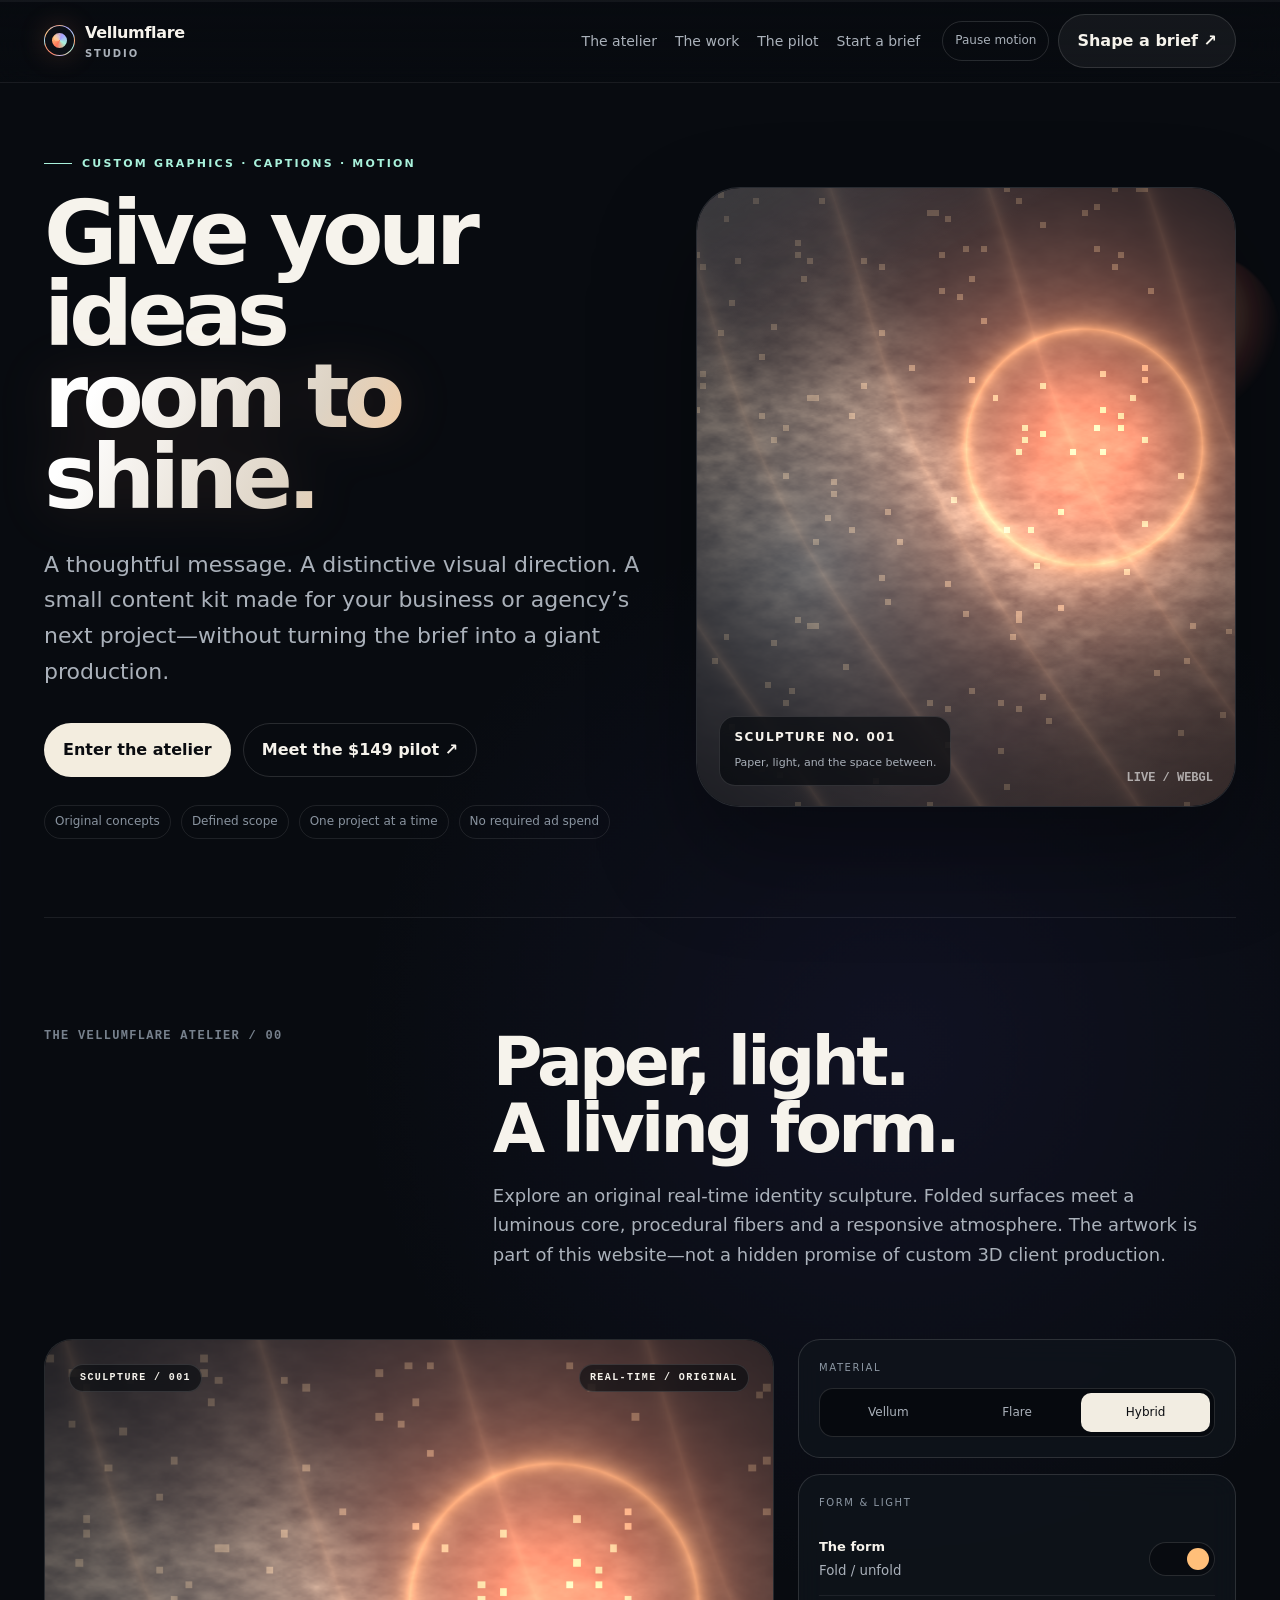
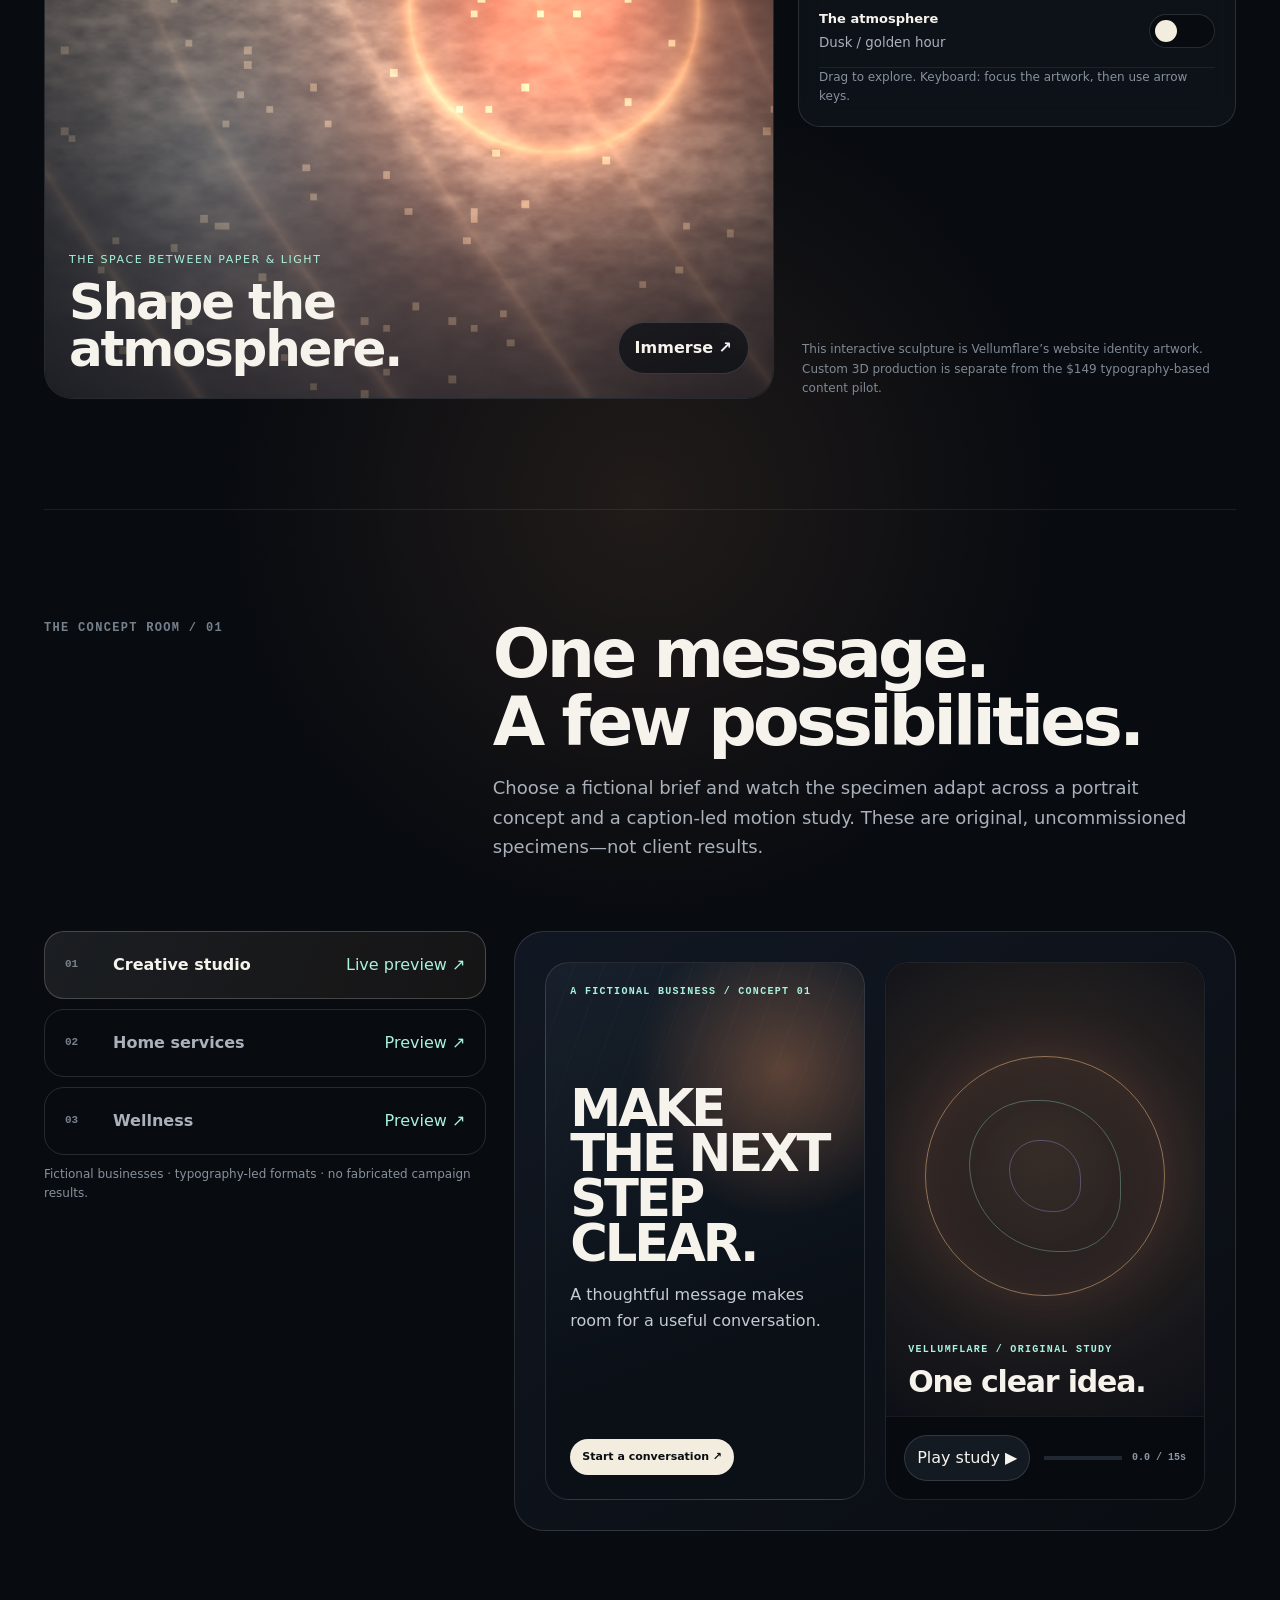
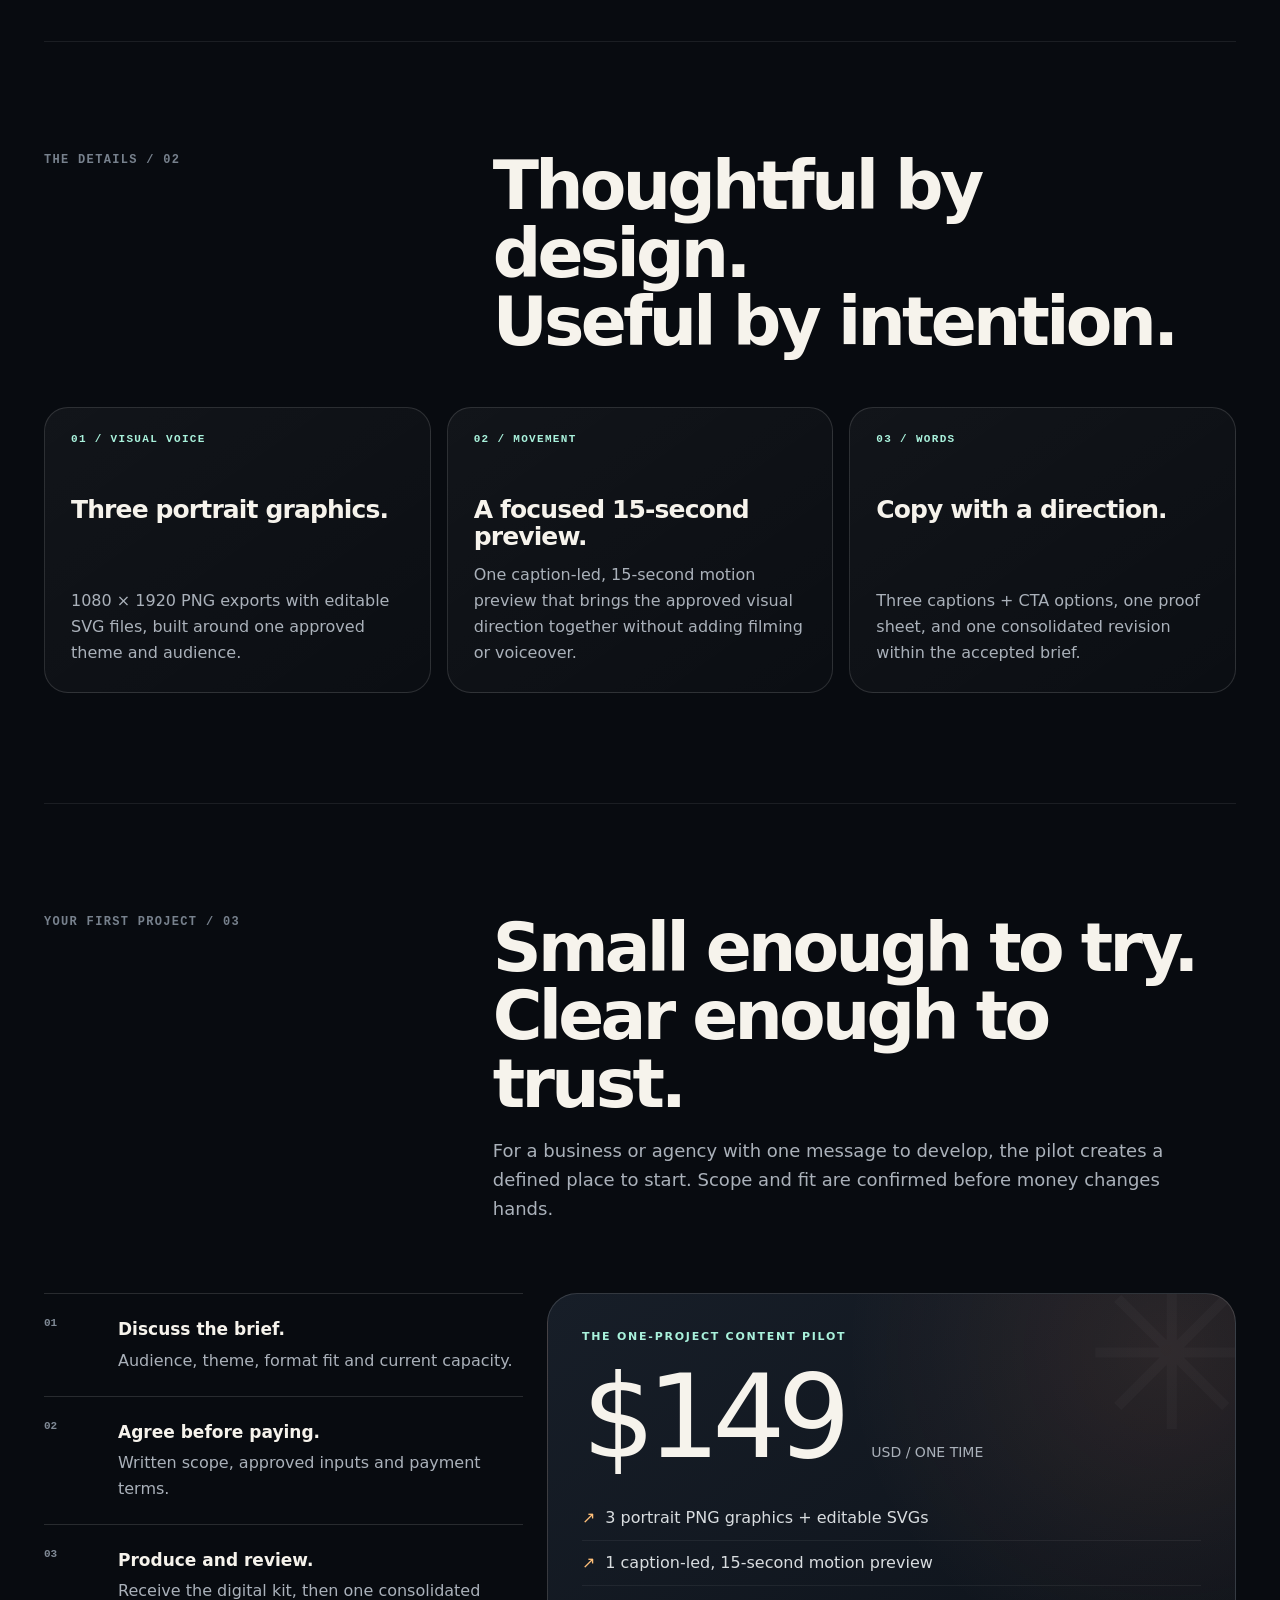
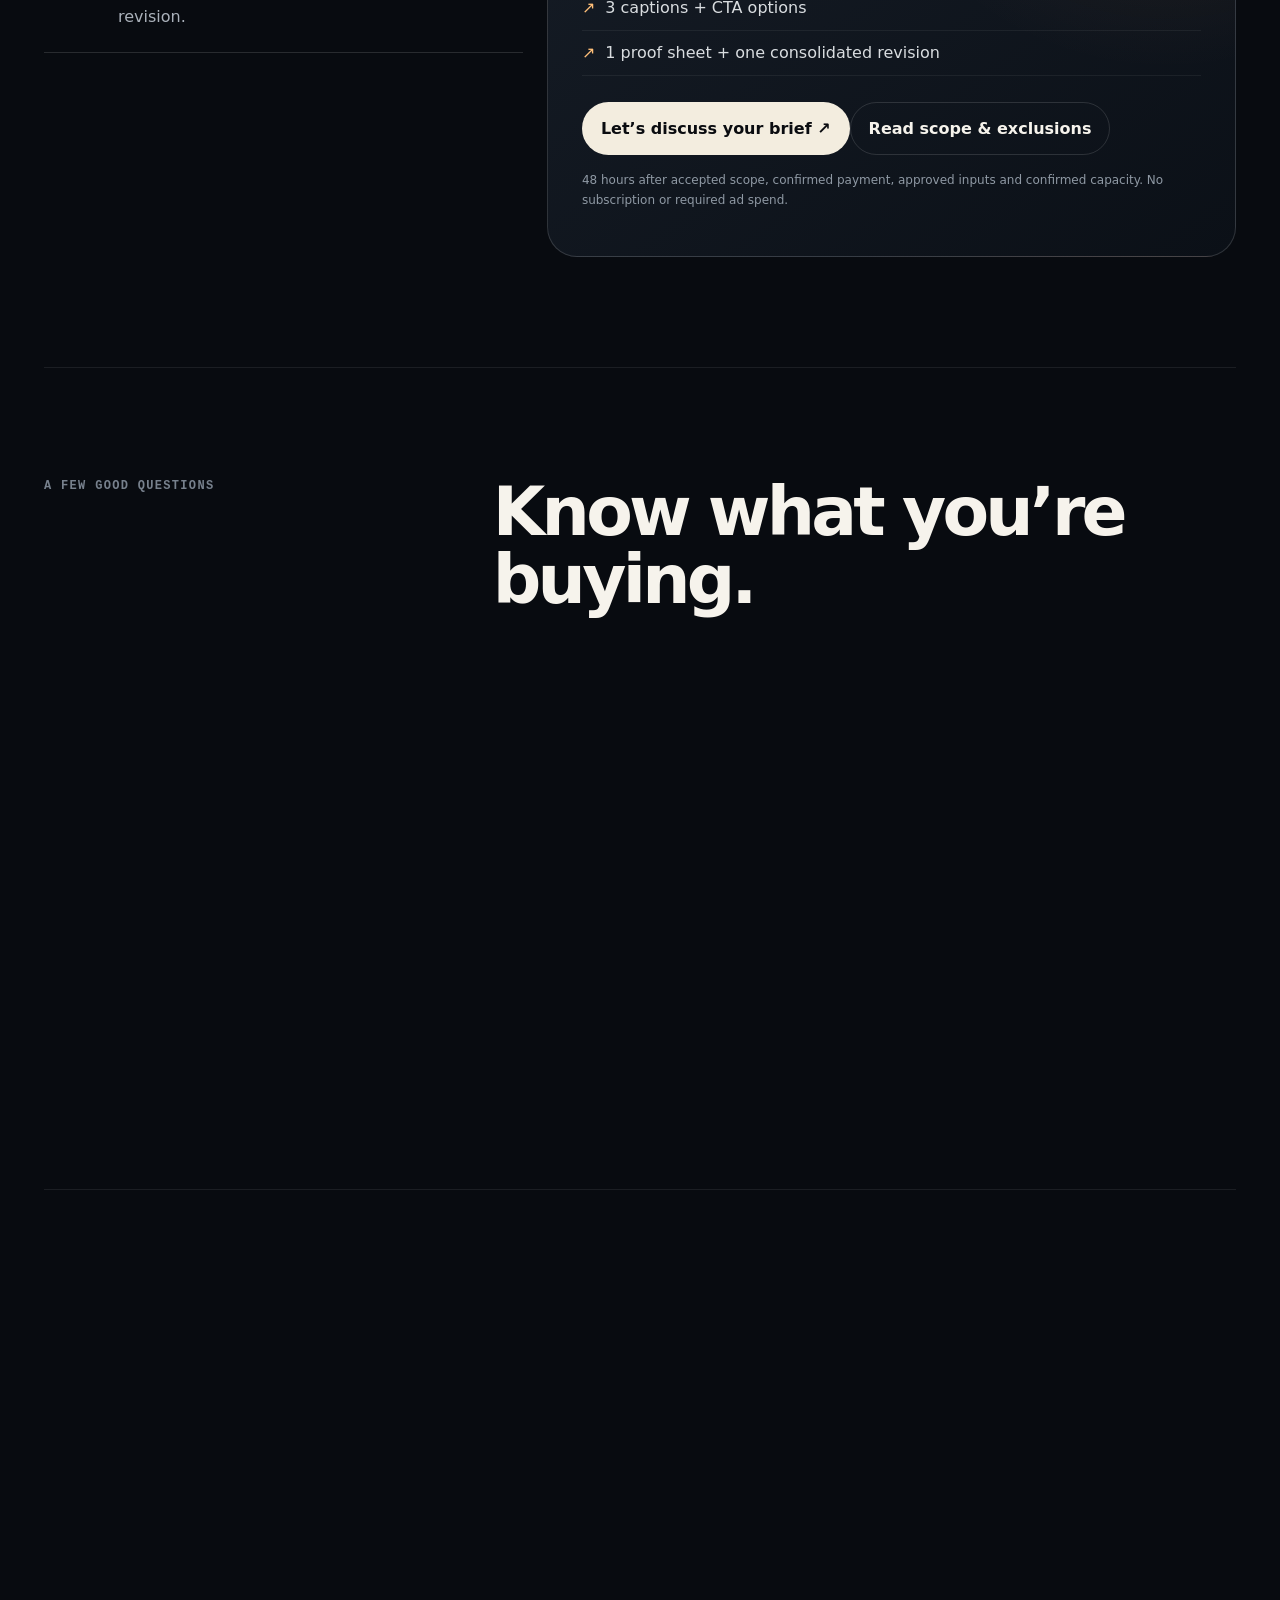
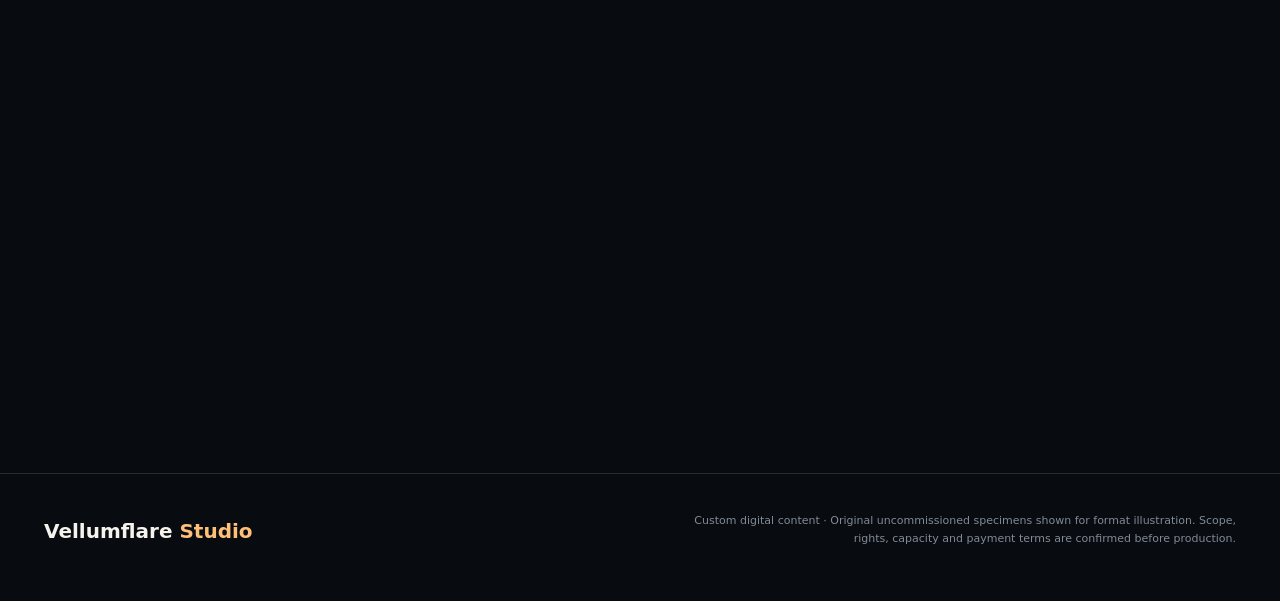
==== commit 0c067c3b: "fix: harden Vellumflare renderer lifecycle" ====
--- a/apps/offer-page/index.html
+++ b/apps/offer-page/index.html
@@ -7,363 +7,48 @@
 <meta name="theme-color" content="#080b10">
 <title>Vellumflare Studio — Custom content in paper and light</title>
 <style>
-:root{
-  color-scheme:dark;
-  --bg:#080b10;--bg-soft:#0d1219;--paper:#f3eddf;--paper-2:#cfc6b7;
-  --ink:#f6f3ec;--muted:#aab1ba;--line:rgba(255,255,255,.13);
-  --flare:#ffbf79;--flare-hot:#ff7358;--aqua:#a9f2dc;--violet:#a7a1ff;
-  --panel:rgba(16,21,29,.72);--glass:rgba(10,14,20,.58);--radius:28px;
-  --mx:50%;--my:30%;--scroll:0%;
-}
-*{box-sizing:border-box}
-html{scroll-behavior:smooth;background:var(--bg)}
-body{margin:0;background:
-  radial-gradient(circle at var(--mx) var(--my),rgba(255,170,105,.10),transparent 26rem),
-  radial-gradient(circle at 70% 15%,rgba(115,101,255,.08),transparent 34rem),var(--bg);
-  color:var(--ink);font:16px/1.62 Inter,ui-sans-serif,system-ui,-apple-system,BlinkMacSystemFont,"Segoe UI",sans-serif;
-  overflow-x:hidden;min-height:100vh}
-body::before{content:"";position:fixed;inset:0;pointer-events:none;z-index:-1;opacity:.28;background-image:
-  linear-gradient(rgba(255,255,255,.018) 1px,transparent 1px),linear-gradient(90deg,rgba(255,255,255,.014) 1px,transparent 1px);background-size:72px 72px;mask-image:linear-gradient(to bottom,#000,transparent 84%)}
-a{color:inherit}.skip-link{position:fixed;left:16px;top:12px;z-index:1000;background:var(--paper);color:#111;padding:10px 14px;border-radius:12px;transform:translateY(-180%);transition:transform .2s}.skip-link:focus{transform:none}
-button,a,input,textarea{font:inherit}button{color:inherit}button,.button{cursor:pointer}.button{text-decoration:none;display:inline-flex;align-items:center;gap:10px;padding:13px 18px;border-radius:999px;border:1px solid var(--line);background:rgba(255,255,255,.05);font-weight:720;transition:transform .25s,border-color .25s,background .25s}.button:hover{transform:translateY(-2px);border-color:rgba(255,255,255,.28);background:rgba(255,255,255,.09)}.button.primary{background:var(--paper);color:#0a0c10;border-color:transparent}.button.primary:hover{background:#fff}.button.ghost{background:transparent}
-button:focus-visible,a:focus-visible,input:focus-visible,textarea:focus-visible,summary:focus-visible,[tabindex]:focus-visible{outline:3px solid var(--aqua);outline-offset:4px}
-button:disabled{opacity:.48;cursor:not-allowed;transform:none}
-[hidden]{display:none!important}
-.progress-rail{position:fixed;left:0;right:0;top:0;height:2px;z-index:90;background:rgba(255,255,255,.05)}.progress-rail i{display:block;height:100%;width:var(--scroll);background:linear-gradient(90deg,var(--aqua),var(--flare),var(--flare-hot));box-shadow:0 0 16px rgba(255,169,101,.5)}
-.nav-wrap{position:sticky;top:0;z-index:80;backdrop-filter:blur(18px);background:linear-gradient(to bottom,rgba(8,11,16,.94),rgba(8,11,16,.58));border-bottom:1px solid rgba(255,255,255,.07)}
-nav{max-width:1240px;margin:auto;min-height:72px;padding:14px 24px;display:flex;align-items:center;gap:22px}.brand{display:flex;align-items:center;gap:10px;text-decoration:none;font-weight:850;letter-spacing:-.02em}.brand-mark{width:31px;height:31px;display:grid;place-items:center;border:1px solid var(--line);border-radius:50%;background:radial-gradient(circle at 42% 42%,#fff3 0 13%,transparent 14%),conic-gradient(from 210deg,var(--flare-hot),var(--flare),var(--violet),var(--aqua),var(--flare-hot));box-shadow:inset 0 0 0 7px #0c1016,0 0 28px #ff98642e}.brand small{font-size:10px;letter-spacing:.19em;color:var(--muted);display:block;font-weight:650}.nav-links{display:flex;gap:18px;margin-left:auto}.nav-links a{text-decoration:none;color:var(--muted);font-size:14px}.nav-links a:hover{color:var(--ink)}.nav-actions{display:flex;gap:9px;align-items:center}.motion-control{border:1px solid var(--line);border-radius:999px;background:transparent;padding:9px 12px;font-size:12px;color:var(--muted)}
-main{display:block}.shell{max-width:1240px;margin:auto;padding:0 24px}.hero{min-height:calc(100vh - 74px);display:grid;grid-template-columns:minmax(0,1.05fr) minmax(370px,.95fr);align-items:center;gap:56px;padding:72px 0 78px}.kicker{display:flex;align-items:center;gap:10px;color:var(--aqua);font-size:11px;letter-spacing:.2em;font-weight:800;text-transform:uppercase}.kicker::before{content:"";width:28px;height:1px;background:currentColor}.hero h1{font-size:clamp(54px,7vw,105px);line-height:.91;letter-spacing:-.065em;margin:20px 0 28px;max-width:780px}.hero h1 .glow{display:inline-block;color:transparent;background:linear-gradient(115deg,#fff 10%,#ddd3c4 45%,#ffc489 72%,#ff7d67);background-clip:text;-webkit-background-clip:text;filter:drop-shadow(0 0 28px rgba(255,159,103,.12))}.hero-copy{max-width:650px;font-size:clamp(18px,2vw,22px);color:var(--muted)}.hero-actions{display:flex;gap:12px;flex-wrap:wrap;margin-top:34px}.trust-line{display:flex;gap:10px;flex-wrap:wrap;margin-top:28px;color:#89939f;font-size:12px}.trust-line span{border:1px solid rgba(255,255,255,.09);border-radius:999px;padding:6px 10px}
-.hero-art{position:relative;min-height:620px}.art-frame{position:absolute;inset:0;border-radius:44px;overflow:hidden;border:1px solid var(--line);background:#090d13;box-shadow:0 45px 100px rgba(0,0,0,.34)}.art-frame::after{content:"";position:absolute;inset:0;pointer-events:none;background:linear-gradient(150deg,rgba(255,255,255,.12),transparent 23%,transparent 70%,rgba(255,142,86,.08));mix-blend-mode:screen}.art-frame canvas{width:100%;height:100%;display:block}.art-meta{position:absolute;left:22px;right:22px;bottom:20px;z-index:4;display:flex;justify-content:space-between;gap:16px;align-items:end}.art-caption{padding:11px 14px;border:1px solid var(--line);border-radius:16px;background:rgba(6,9,13,.66);backdrop-filter:blur(12px)}.art-caption b{display:block;font-size:12px;letter-spacing:.12em}.art-caption span{font-size:11px;color:var(--muted)}.art-number{font:600 12px/1.2 ui-monospace,SFMono-Regular,Menlo,monospace;color:#ffffff99}.hero-art .orb{position:absolute;width:170px;height:170px;border-radius:50%;right:-45px;top:65px;background:radial-gradient(circle at 38% 38%,#fff6,#ffc08b55 25%,#ff6d5d20 52%,transparent 70%);filter:blur(1px);pointer-events:none;animation:drift 9s ease-in-out infinite}
-.fallback-art{position:absolute;inset:0;display:grid;place-items:center;background:radial-gradient(circle at 50% 48%,#ffa97335,transparent 15rem),linear-gradient(145deg,#111824,#080b10);overflow:hidden}.fallback-sheet{width:58%;aspect-ratio:1/1.25;transform:rotate(-13deg) skewY(8deg);border:1px solid #ffffff2b;border-radius:8% 28% 7% 26%;background:linear-gradient(135deg,#ffffff24,#e4d8c20d 45%,#ffbe8720);box-shadow:-40px 55px 90px #0008,30px -20px 90px #ff9b5f1a}.fallback-sheet::before,.fallback-sheet::after{content:"";position:absolute;inset:12%;border:1px solid #ffffff12;border-radius:inherit;transform:rotate(18deg)}.fallback-sheet::after{inset:28%;background:radial-gradient(circle,#ffd0a999,transparent 62%);filter:blur(10px)}
+:root{color-scheme:dark;--bg:#080b10;--bg-soft:#0d1219;--paper:#f3eddf;--paper-2:#cfc6b7;--ink:#f6f3ec;--muted:#aab1ba;--line:rgba(255,255,255,.13);--flare:#ffbf79;--flare-hot:#ff7358;--aqua:#a9f2dc;--violet:#a7a1ff;--panel:rgba(16,21,29,.72);--glass:rgba(10,14,20,.58);--radius:28px;--mx:50%;--my:30%;--scroll:0%}
+*{box-sizing:border-box}html{scroll-behavior:smooth;background:var(--bg)}body{margin:0;background:radial-gradient(circle at var(--mx) var(--my),rgba(255,170,105,.10),transparent 26rem),radial-gradient(circle at 70% 15%,rgba(115,101,255,.08),transparent 34rem),var(--bg);color:var(--ink);font:16px/1.62 Inter,ui-sans-serif,system-ui,-apple-system,BlinkMacSystemFont,"Segoe UI",sans-serif;overflow-x:hidden;min-height:100vh}body::before{content:"";position:fixed;inset:0;pointer-events:none;z-index:-1;opacity:.28;background-image:linear-gradient(rgba(255,255,255,.018) 1px,transparent 1px),linear-gradient(90deg,rgba(255,255,255,.014) 1px,transparent 1px);background-size:72px 72px;mask-image:linear-gradient(to bottom,#000,transparent 84%)}a{color:inherit}.skip-link{position:fixed;left:16px;top:12px;z-index:1000;background:var(--paper);color:#111;padding:10px 14px;border-radius:12px;transform:translateY(-180%);transition:transform .2s}.skip-link:focus{transform:none}button,a,input,textarea{font:inherit}button{color:inherit}button,.button{cursor:pointer}.button{text-decoration:none;display:inline-flex;align-items:center;gap:10px;padding:13px 18px;border-radius:999px;border:1px solid var(--line);background:rgba(255,255,255,.05);font-weight:720;transition:transform .25s,border-color .25s,background .25s}.button:hover{transform:translateY(-2px);border-color:rgba(255,255,255,.28);background:rgba(255,255,255,.09)}.button.primary{background:var(--paper);color:#0a0c10;border-color:transparent}.button.primary:hover{background:#fff}.button.ghost{background:transparent}button:focus-visible,a:focus-visible,input:focus-visible,textarea:focus-visible,summary:focus-visible,[tabindex]:focus-visible{outline:3px solid var(--aqua);outline-offset:4px}button:disabled{opacity:.48;cursor:not-allowed;transform:none}[hidden]{display:none!important}.progress-rail{position:fixed;left:0;right:0;top:0;height:2px;z-index:90;background:rgba(255,255,255,.05)}.progress-rail i{display:block;height:100%;width:var(--scroll);background:linear-gradient(90deg,var(--aqua),var(--flare),var(--flare-hot));box-shadow:0 0 16px rgba(255,169,101,.5)}
+.nav-wrap{position:sticky;top:0;z-index:80;backdrop-filter:blur(18px);background:linear-gradient(to bottom,rgba(8,11,16,.94),rgba(8,11,16,.58));border-bottom:1px solid rgba(255,255,255,.07)}nav{max-width:1240px;margin:auto;min-height:72px;padding:14px 24px;display:flex;align-items:center;gap:22px}.brand{display:flex;align-items:center;gap:10px;text-decoration:none;font-weight:850;letter-spacing:-.02em}.brand-mark{width:31px;height:31px;display:grid;place-items:center;border:1px solid var(--line);border-radius:50%;background:radial-gradient(circle at 42% 42%,#fff3 0 13%,transparent 14%),conic-gradient(from 210deg,var(--flare-hot),var(--flare),var(--violet),var(--aqua),var(--flare-hot));box-shadow:inset 0 0 0 7px #0c1016,0 0 28px #ff98642e}.brand small{font-size:10px;letter-spacing:.19em;color:var(--muted);display:block;font-weight:650}.nav-links{display:flex;gap:18px;margin-left:auto}.nav-links a{text-decoration:none;color:var(--muted);font-size:14px}.nav-links a:hover{color:var(--ink)}.nav-actions{display:flex;gap:9px;align-items:center}.motion-control{border:1px solid var(--line);border-radius:999px;background:transparent;padding:9px 12px;font-size:12px;color:var(--muted)}main{display:block}.shell{max-width:1240px;margin:auto;padding:0 24px}
+.hero{min-height:calc(100vh - 74px);display:grid;grid-template-columns:minmax(0,1.05fr) minmax(370px,.95fr);align-items:center;gap:56px;padding:72px 0 78px}.kicker{display:flex;align-items:center;gap:10px;color:var(--aqua);font-size:11px;letter-spacing:.2em;font-weight:800;text-transform:uppercase}.kicker::before{content:"";width:28px;height:1px;background:currentColor}.hero h1{font-size:clamp(54px,7vw,105px);line-height:.91;letter-spacing:-.065em;margin:20px 0 28px;max-width:780px}.hero h1 .glow{display:inline-block;color:transparent;background:linear-gradient(115deg,#fff 10%,#ddd3c4 45%,#ffc489 72%,#ff7d67);background-clip:text;-webkit-background-clip:text;filter:drop-shadow(0 0 28px rgba(255,159,103,.12))}.hero-copy{max-width:650px;font-size:clamp(18px,2vw,22px);color:var(--muted)}.hero-actions{display:flex;gap:12px;flex-wrap:wrap;margin-top:34px}.trust-line{display:flex;gap:10px;flex-wrap:wrap;margin-top:28px;color:#89939f;font-size:12px}.trust-line span{border:1px solid rgba(255,255,255,.09);border-radius:999px;padding:6px 10px}.hero-art{position:relative;min-height:620px}.art-frame{position:absolute;inset:0;border-radius:44px;overflow:hidden;border:1px solid var(--line);background:#090d13;box-shadow:0 45px 100px rgba(0,0,0,.34)}.art-frame::after{content:"";position:absolute;inset:0;pointer-events:none;background:linear-gradient(150deg,rgba(255,255,255,.12),transparent 23%,transparent 70%,rgba(255,142,86,.08));mix-blend-mode:screen}.art-frame canvas{width:100%;height:100%;display:block}.art-meta{position:absolute;left:22px;right:22px;bottom:20px;z-index:4;display:flex;justify-content:space-between;gap:16px;align-items:end}.art-caption{padding:11px 14px;border:1px solid var(--line);border-radius:16px;background:rgba(6,9,13,.66);backdrop-filter:blur(12px)}.art-caption b{display:block;font-size:12px;letter-spacing:.12em}.art-caption span{font-size:11px;color:var(--muted)}.art-number{font:600 12px/1.2 ui-monospace,SFMono-Regular,Menlo,monospace;color:#ffffff99}.hero-art .orb{position:absolute;width:170px;height:170px;border-radius:50%;right:-45px;top:65px;background:radial-gradient(circle at 38% 38%,#fff6,#ffc08b55 25%,#ff6d5d20 52%,transparent 70%);filter:blur(1px);pointer-events:none;animation:drift 9s ease-in-out infinite}
+.fallback-art{position:absolute;inset:0;z-index:2;display:grid;place-items:center;background:radial-gradient(circle at 50% 48%,#ffa97335,transparent 15rem),linear-gradient(145deg,#111824,#080b10);overflow:hidden}.fallback-sheet{width:58%;aspect-ratio:1/1.25;transform:rotate(-13deg) skewY(8deg);border:1px solid #ffffff2b;border-radius:8% 28% 7% 26%;background:linear-gradient(135deg,#ffffff24,#e4d8c20d 45%,#ffbe8720);box-shadow:-40px 55px 90px #0008,30px -20px 90px #ff9b5f1a}.fallback-sheet::before,.fallback-sheet::after{content:"";position:absolute;inset:12%;border:1px solid #ffffff12;border-radius:inherit;transform:rotate(18deg)}.fallback-sheet::after{inset:28%;background:radial-gradient(circle,#ffd0a999,transparent 62%);filter:blur(10px)}
 .section{position:relative;padding:110px 0;border-top:1px solid rgba(255,255,255,.08)}.section-head{display:grid;grid-template-columns:.55fr 1fr;gap:40px;align-items:start;margin-bottom:52px}.section-index{color:#77818d;font:600 12px/1.4 ui-monospace,SFMono-Regular,Menlo,monospace;letter-spacing:.11em}.section h2{font-size:clamp(38px,5.3vw,72px);line-height:1;letter-spacing:-.055em;margin:0}.section-lede{font-size:18px;color:var(--muted);max-width:720px}.reveal{opacity:0;transform:translateY(22px);transition:opacity .8s ease,transform .8s cubic-bezier(.2,.7,.2,1)}.reveal.is-visible{opacity:1;transform:none}
 .atelier-grid{display:grid;grid-template-columns:minmax(0,1.25fr) minmax(300px,.75fr);gap:24px}.stage{position:relative;min-height:660px;border:1px solid var(--line);border-radius:var(--radius);overflow:hidden;background:#070a0f}.stage canvas{width:100%;height:100%;position:absolute;inset:0}.stage-top{position:absolute;z-index:4;left:24px;right:24px;top:24px;display:flex;justify-content:space-between;gap:12px}.stage-chip{padding:8px 10px;border-radius:999px;border:1px solid var(--line);background:#080b10a8;backdrop-filter:blur(10px);font:650 10px/1 ui-monospace,SFMono-Regular,Menlo,monospace;letter-spacing:.14em}.stage-bottom{position:absolute;left:24px;right:24px;bottom:24px;z-index:4;display:flex;justify-content:space-between;gap:15px;align-items:end}.stage-title{max-width:420px}.stage-title span{font-size:11px;color:var(--aqua);letter-spacing:.14em}.stage-title h3{font-size:clamp(28px,4vw,50px);line-height:.95;letter-spacing:-.045em;margin:8px 0 0}.immerse{border:1px solid #ffffff26;background:#0a0e14b8;backdrop-filter:blur(12px);padding:12px 16px;border-radius:999px;font-weight:720}.controls{display:flex;flex-direction:column;gap:16px}.control-panel{border:1px solid var(--line);border-radius:22px;padding:20px;background:var(--panel);backdrop-filter:blur(14px)}.control-label{font-size:10px;letter-spacing:.16em;color:#8d98a4;text-transform:uppercase;margin-bottom:12px}.segmented{display:grid;grid-template-columns:repeat(3,1fr);padding:4px;border:1px solid var(--line);border-radius:14px;background:#06090e}.segmented button{border:0;background:transparent;padding:10px 8px;border-radius:10px;font-size:12px;color:var(--muted)}.segmented button[aria-pressed="true"]{background:#f2ede2;color:#0b0d11}.toggle-row{display:grid;grid-template-columns:1fr auto;gap:15px;align-items:center;padding:12px 0;border-bottom:1px solid rgba(255,255,255,.07)}.toggle-row:last-child{border-bottom:0}.toggle-row b{display:block;font-size:13px}.toggle-row small{color:var(--muted)}.switch{border:1px solid var(--line);background:#080b10;border-radius:999px;padding:5px;width:66px;height:34px;position:relative}.switch::after{content:"";display:block;width:22px;height:22px;border-radius:50%;background:var(--paper);transition:transform .25s}.switch[aria-pressed="true"]::after{transform:translateX(32px);background:var(--flare)}.hint{font-size:12px;color:#87919d;margin:0}.atelier-note{margin-top:auto;padding:18px 4px 0;color:#7f8994;font-size:12px}
-.concept-layout{display:grid;grid-template-columns:.76fr 1.24fr;gap:28px}.selector-stack{display:flex;flex-direction:column;gap:10px}.specimen-choice{width:100%;text-align:left;border:1px solid var(--line);border-radius:20px;background:transparent;padding:20px;color:var(--muted);display:grid;grid-template-columns:38px 1fr auto;gap:10px;align-items:center}.specimen-choice[aria-pressed="true"]{background:linear-gradient(115deg,rgba(255,255,255,.08),rgba(255,172,105,.06));color:var(--ink);border-color:#ffffff33}.specimen-choice .n{font:600 11px/1 ui-monospace,SFMono-Regular,monospace;color:#77818d}.specimen-choice b{font-size:16px}.specimen-choice em{font-style:normal;color:var(--aqua)}.concept-preview{border:1px solid var(--line);border-radius:30px;padding:30px;background:linear-gradient(145deg,#111722,#0a0d12);min-height:600px;display:grid;grid-template-columns:1fr 1fr;gap:20px}.portrait{position:relative;border:1px solid #ffffff1d;border-radius:24px;overflow:hidden;min-height:510px;background:radial-gradient(circle at 74% 20%,#ff9e6550,transparent 30%),linear-gradient(160deg,#17202b,#0b1017 68%);padding:24px;display:flex;flex-direction:column;justify-content:space-between}.portrait::before{content:"";position:absolute;inset:0;background:repeating-linear-gradient(110deg,transparent 0 26px,#ffffff05 27px 28px);mask-image:linear-gradient(black,transparent 72%)}.portrait > *{position:relative}.portrait .tag{font:700 10px/1 ui-monospace,SFMono-Regular,monospace;letter-spacing:.13em;color:var(--aqua)}.portrait h3{font-size:clamp(35px,4vw,61px);letter-spacing:-.06em;line-height:.88;margin:0;text-transform:uppercase}.portrait p{color:#c5cbd1;max-width:330px}.portrait .mini-cta{display:inline-flex;align-self:flex-start;border-radius:999px;background:var(--paper);color:#0a0d11;padding:9px 12px;font-size:11px;font-weight:800}.motion-card{border:1px solid #ffffff1a;border-radius:24px;background:#070a0f;display:flex;flex-direction:column;overflow:hidden}.motion-visual{flex:1;min-height:360px;position:relative;overflow:hidden;background:radial-gradient(circle at 50% 42%,#ffb47a2f,transparent 20rem),#0a0e15}.motion-ring{position:absolute;width:240px;height:240px;border:1px solid #ffc48a80;border-radius:50%;left:50%;top:47%;transform:translate(-50%,-50%);box-shadow:0 0 70px #ff956b24,inset 0 0 55px #ff956b1c}.motion-ring::before,.motion-ring::after{content:"";position:absolute;inset:18%;border:1px solid #a9f2dc4d;border-radius:44% 56% 38% 62%;animation:spin 9s linear infinite}.motion-ring::after{inset:35%;border-color:#a8a1ff55;animation-direction:reverse;animation-duration:6s}.motion-copy{position:absolute;left:22px;right:22px;bottom:20px}.motion-copy .eyebrow{font:700 10px/1 ui-monospace,SFMono-Regular,monospace;color:var(--aqua);letter-spacing:.13em}.motion-copy strong{font-size:30px;line-height:.95;letter-spacing:-.04em;display:block;margin-top:8px}.motion-controls{padding:18px;border-top:1px solid #ffffff12;display:grid;grid-template-columns:auto 1fr;gap:14px;align-items:center}.motion-controls button{border:1px solid var(--line);border-radius:999px;background:#141a22;padding:9px 12px}.timeline{display:grid;grid-template-columns:1fr auto;gap:10px;align-items:center}.timeline progress{width:100%;height:4px;border:0;appearance:none;background:#202833}.timeline progress::-webkit-progress-bar{background:#202833;border-radius:99px}.timeline progress::-webkit-progress-value{background:linear-gradient(90deg,var(--aqua),var(--flare));border-radius:99px}.motion-time{font:600 10px/1 ui-monospace,SFMono-Regular,monospace;color:#8d97a2}
-.details-grid{display:grid;grid-template-columns:repeat(3,1fr);gap:16px}.detail-card{border:1px solid var(--line);border-radius:24px;padding:26px;background:linear-gradient(145deg,rgba(255,255,255,.045),rgba(255,255,255,.015));min-height:270px;display:flex;flex-direction:column}.detail-card .n{font:700 11px/1 ui-monospace,SFMono-Regular,monospace;color:var(--aqua);letter-spacing:.12em}.detail-card h3{font-size:25px;line-height:1.06;letter-spacing:-.035em;margin:52px 0 12px}.detail-card p{color:var(--muted);margin:auto 0 0}
-.pilot-grid{display:grid;grid-template-columns:.82fr 1.18fr;gap:24px}.process-list{border-top:1px solid var(--line)}.process-step{display:grid;grid-template-columns:56px 1fr;gap:18px;padding:22px 0;border-bottom:1px solid var(--line)}.process-step .n{font:600 11px/1.3 ui-monospace,SFMono-Regular,monospace;color:#7f8995}.process-step b{display:block;font-size:17px}.process-step p{margin:4px 0 0;color:var(--muted)}.offer-card{position:relative;border:1px solid #ffffff25;border-radius:30px;padding:34px;background:radial-gradient(circle at 90% 10%,#ff986c1c,transparent 20rem),linear-gradient(145deg,#171e28,#0b1017);overflow:hidden}.offer-card::before{content:"✳";position:absolute;right:-25px;top:-42px;font-size:210px;line-height:1;color:#ffffff06}.offer-card .offer-label{font-size:11px;letter-spacing:.16em;color:var(--aqua);font-weight:800}.price{font-size:clamp(68px,9vw,118px);line-height:.92;letter-spacing:-.07em;margin:18px 0}.price small{font-size:14px;letter-spacing:0;color:var(--muted)}.offer-list{list-style:none;padding:0;margin:26px 0}.offer-list li{padding:9px 0;border-bottom:1px solid #ffffff0f;color:#d9dde0}.offer-list li::before{content:"↗";color:var(--flare);margin-right:10px}.offer-foot{font-size:12px;color:#8f99a4;margin-top:16px}
-.faq{max-width:920px;margin-left:auto}.faq details{border-bottom:1px solid var(--line);padding:0}.faq summary{list-style:none;cursor:pointer;padding:23px 0;font-weight:730;display:flex;justify-content:space-between;gap:20px}.faq summary::-webkit-details-marker{display:none}.faq summary::after{content:"+";color:var(--aqua);font-size:22px}.faq details[open] summary::after{content:"–"}.faq details p{color:var(--muted);margin:-5px 0 24px;max-width:760px}
-.brief-wrap{border:1px solid var(--line);border-radius:34px;padding:38px;background:linear-gradient(145deg,#111823,#0a0e14);display:grid;grid-template-columns:.92fr 1.08fr;gap:36px}.brief-intro h3{font-size:clamp(38px,5vw,62px);line-height:.98;letter-spacing:-.055em;margin:14px 0}.brief-intro p{color:var(--muted)}.brief-status{margin-top:26px;padding:15px;border-left:2px solid var(--aqua);background:#071017;color:#b8c7cb;font-size:12px}.brief-form{display:grid;grid-template-columns:1fr 1fr;gap:16px}.field{display:flex;flex-direction:column;gap:7px}.field.full{grid-column:1/-1}.field label{font-size:12px;color:#aeb6bd}.field input,.field textarea{width:100%;border:1px solid var(--line);border-radius:14px;background:#070b10;color:var(--ink);padding:13px 14px;outline:0}.field textarea{min-height:100px;resize:vertical}.field input:focus,.field textarea:focus{border-color:#a9f2dc88;box-shadow:0 0 0 3px #a9f2dc12}.brief-preview{grid-column:1/-1;margin:2px 0 0;border:1px dashed #ffffff20;border-radius:16px;background:#080b10;padding:14px;white-space:pre-wrap;min-height:84px;color:#bfc7cd;font:12px/1.55 ui-monospace,SFMono-Regular,Menlo,monospace}.brief-actions{grid-column:1/-1;display:flex;gap:10px;flex-wrap:wrap;margin-top:4px}.brief-actions button{border:1px solid var(--line);border-radius:999px;background:#111923;padding:11px 14px;font-weight:700}.brief-actions button.primary{background:var(--paper);color:#080b10}.fine{grid-column:1/-1;color:#79838e;font-size:11px;margin:0}
-footer{border-top:1px solid var(--line);padding:38px 0 54px;color:#818b96}.footer-grid{display:flex;justify-content:space-between;gap:22px;align-items:flex-end}.footer-brand{font-size:20px;font-weight:850;color:var(--ink)}.footer-brand span{color:var(--flare)}.footer-small{font-size:11px;max-width:580px;text-align:right}
-dialog{border:1px solid #ffffff27;border-radius:28px;background:#070a0f;color:var(--ink);padding:0;max-width:min(1180px,94vw);width:100%;box-shadow:0 45px 120px #000c}dialog::backdrop{background:#010204e8;backdrop-filter:blur(10px)}.immersive-shell{height:min(84vh,800px);position:relative;overflow:hidden;border-radius:27px}.immersive-shell canvas{width:100%;height:100%;display:block}.dialog-bar{position:absolute;z-index:6;left:18px;right:18px;top:18px;display:flex;justify-content:space-between;align-items:center;gap:12px}.dialog-bar span{padding:9px 11px;border:1px solid var(--line);border-radius:999px;background:#070a0fa8;backdrop-filter:blur(9px);font:650 10px/1 ui-monospace,SFMono-Regular,monospace;letter-spacing:.12em}.dialog-close{border:1px solid var(--line);border-radius:50%;background:#070a0fbb;width:42px;height:42px;font-size:20px}.scope-dialog{padding:30px;max-width:650px}.scope-dialog h2{font-size:36px;letter-spacing:-.04em;margin-top:0}.scope-dialog p,.scope-dialog li{color:var(--muted)}.scope-dialog .dialog-close{position:absolute;right:18px;top:18px}
-@keyframes drift{0%,100%{transform:translate3d(0,0,0)}50%{transform:translate3d(-18px,16px,0)}}@keyframes spin{to{transform:rotate(360deg)}}
-@media(max-width:980px){.nav-links{display:none}.hero{grid-template-columns:1fr;padding-top:54px}.hero-art{min-height:560px}.atelier-grid,.concept-layout,.pilot-grid,.brief-wrap{grid-template-columns:1fr}.controls{display:grid;grid-template-columns:1fr 1fr}.concept-preview{min-height:560px}.details-grid{grid-template-columns:1fr 1fr}.section-head{grid-template-columns:1fr}.brief-form{max-width:none}.footer-grid{align-items:flex-start;flex-direction:column}.footer-small{text-align:left}}
-@media(max-width:680px){nav,.shell{padding-left:17px;padding-right:17px}.nav-actions .button{display:none}.hero{min-height:auto;padding:48px 0 58px;gap:38px}.hero h1{font-size:clamp(52px,16vw,78px)}.hero-art{min-height:500px}.art-frame{border-radius:30px}.section{padding:78px 0}.section h2{font-size:44px}.controls{grid-template-columns:1fr}.atelier-grid{gap:14px}.stage{min-height:520px}.concept-preview{grid-template-columns:1fr;padding:16px}.motion-card{min-height:520px}.details-grid{grid-template-columns:1fr}.detail-card{min-height:220px}.offer-card,.brief-wrap{padding:24px}.brief-form{grid-template-columns:1fr}.field{grid-column:1/-1}.footer-small{max-width:100%}.immersive-shell{height:76vh}}
-@media(prefers-reduced-motion:reduce){html{scroll-behavior:auto}*,*::before,*::after{animation-duration:.001ms!important;animation-iteration-count:1!important;transition-duration:.001ms!important}.reveal{opacity:1;transform:none}}
-body.motion-paused *,body.motion-paused *::before,body.motion-paused *::after{animation-play-state:paused!important}
+.concept-layout{display:grid;grid-template-columns:.76fr 1.24fr;gap:28px}.selector-stack{display:flex;flex-direction:column;gap:10px}.specimen-choice{width:100%;text-align:left;border:1px solid var(--line);border-radius:20px;background:transparent;padding:20px;color:var(--muted);display:grid;grid-template-columns:38px 1fr auto;gap:10px;align-items:center}.specimen-choice[aria-pressed="true"]{background:linear-gradient(115deg,rgba(255,255,255,.08),rgba(255,172,105,.06));color:var(--ink);border-color:#ffffff33}.specimen-choice .n{font:600 11px/1 ui-monospace,SFMono-Regular,monospace;color:#77818d}.specimen-choice b{font-size:16px}.specimen-choice em{font-style:normal;color:var(--aqua)}.concept-preview{border:1px solid var(--line);border-radius:30px;padding:30px;background:linear-gradient(145deg,#111722,#0a0d12);min-height:600px;display:grid;grid-template-columns:1fr 1fr;gap:20px}.portrait{position:relative;border:1px solid #ffffff1d;border-radius:24px;overflow:hidden;min-height:510px;background:radial-gradient(circle at 74% 20%,#ff9e6550,transparent 30%),linear-gradient(160deg,#17202b,#0b1017 68%);padding:24px;display:flex;flex-direction:column;justify-content:space-between}.portrait::before{content:"";position:absolute;inset:0;background:repeating-linear-gradient(110deg,transparent 0 26px,#ffffff05 27px 28px);mask-image:linear-gradient(black,transparent 72%)}.portrait>*{position:relative}.portrait .tag{font:700 10px/1 ui-monospace,SFMono-Regular,monospace;letter-spacing:.13em;color:var(--aqua)}.portrait h3{font-size:clamp(35px,4vw,61px);letter-spacing:-.06em;line-height:.88;margin:0;text-transform:uppercase}.portrait p{color:#c5cbd1;max-width:330px}.portrait .mini-cta{display:inline-flex;align-self:flex-start;border-radius:999px;background:var(--paper);color:#0a0d11;padding:9px 12px;font-size:11px;font-weight:800}.motion-card{border:1px solid #ffffff1a;border-radius:24px;background:#070a0f;display:flex;flex-direction:column;overflow:hidden}.motion-visual{flex:1;min-height:360px;position:relative;overflow:hidden;background:radial-gradient(circle at 50% 42%,#ffb47a2f,transparent 20rem),#0a0e15}.motion-ring{position:absolute;width:240px;height:240px;border:1px solid #ffc48a80;border-radius:50%;left:50%;top:47%;transform:translate(-50%,-50%);box-shadow:0 0 70px #ff956b24,inset 0 0 55px #ff956b1c}.motion-ring::before,.motion-ring::after{content:"";position:absolute;inset:18%;border:1px solid #a9f2dc4d;border-radius:44% 56% 38% 62%;animation:spin 9s linear infinite}.motion-ring::after{inset:35%;border-color:#a8a1ff55;animation-direction:reverse;animation-duration:6s}.motion-copy{position:absolute;left:22px;right:22px;bottom:20px}.motion-copy .eyebrow{font:700 10px/1 ui-monospace,SFMono-Regular,monospace;color:var(--aqua);letter-spacing:.13em}.motion-copy strong{font-size:30px;line-height:.95;letter-spacing:-.04em;display:block;margin-top:8px}.motion-controls{padding:18px;border-top:1px solid #ffffff12;display:grid;grid-template-columns:auto 1fr;gap:14px;align-items:center}.motion-controls button{border:1px solid var(--line);border-radius:999px;background:#141a22;padding:9px 12px}.timeline{display:grid;grid-template-columns:1fr auto;gap:10px;align-items:center}.timeline progress{width:100%;height:4px;border:0;appearance:none;background:#202833}.timeline progress::-webkit-progress-bar{background:#202833;border-radius:99px}.timeline progress::-webkit-progress-value{background:linear-gradient(90deg,var(--aqua),var(--flare));border-radius:99px}.motion-time{font:600 10px/1 ui-monospace,SFMono-Regular,monospace;color:#8d97a2}
+.details-grid{display:grid;grid-template-columns:repeat(3,1fr);gap:16px}.detail-card{border:1px solid var(--line);border-radius:24px;padding:26px;background:linear-gradient(145deg,rgba(255,255,255,.045),rgba(255,255,255,.015));min-height:270px;display:flex;flex-direction:column}.detail-card .n{font:700 11px/1 ui-monospace,SFMono-Regular,monospace;color:var(--aqua);letter-spacing:.12em}.detail-card h3{font-size:25px;line-height:1.06;letter-spacing:-.035em;margin:52px 0 12px}.detail-card p{color:var(--muted);margin:auto 0 0}.pilot-grid{display:grid;grid-template-columns:.82fr 1.18fr;gap:24px}.process-list{border-top:1px solid var(--line)}.process-step{display:grid;grid-template-columns:56px 1fr;gap:18px;padding:22px 0;border-bottom:1px solid var(--line)}.process-step .n{font:600 11px/1.3 ui-monospace,SFMono-Regular,monospace;color:#7f8995}.process-step b{display:block;font-size:17px}.process-step p{margin:4px 0 0;color:var(--muted)}.offer-card{position:relative;border:1px solid #ffffff25;border-radius:30px;padding:34px;background:radial-gradient(circle at 90% 10%,#ff986c1c,transparent 20rem),linear-gradient(145deg,#171e28,#0b1017);overflow:hidden}.offer-card::before{content:"✳";position:absolute;right:-25px;top:-42px;font-size:210px;line-height:1;color:#ffffff06}.offer-card .offer-label{font-size:11px;letter-spacing:.16em;color:var(--aqua);font-weight:800}.price{font-size:clamp(68px,9vw,118px);line-height:.92;letter-spacing:-.07em;margin:18px 0}.price small{font-size:14px;letter-spacing:0;color:var(--muted)}.offer-list{list-style:none;padding:0;margin:26px 0}.offer-list li{padding:9px 0;border-bottom:1px solid #ffffff0f;color:#d9dde0}.offer-list li::before{content:"↗";color:var(--flare);margin-right:10px}.offer-foot{font-size:12px;color:#8f99a4;margin-top:16px}.faq{max-width:920px;margin-left:auto}.faq details{border-bottom:1px solid var(--line);padding:0}.faq summary{list-style:none;cursor:pointer;padding:23px 0;font-weight:730;display:flex;justify-content:space-between;gap:20px}.faq summary::-webkit-details-marker{display:none}.faq summary::after{content:"+";color:var(--aqua);font-size:22px}.faq details[open] summary::after{content:"–"}.faq details p{color:var(--muted);margin:-5px 0 24px;max-width:760px}
+.brief-wrap{border:1px solid var(--line);border-radius:34px;padding:38px;background:linear-gradient(145deg,#111823,#0a0e14);display:grid;grid-template-columns:.92fr 1.08fr;gap:36px}.brief-intro h3{font-size:clamp(38px,5vw,62px);line-height:.98;letter-spacing:-.055em;margin:14px 0}.brief-intro p{color:var(--muted)}.brief-status{margin-top:26px;padding:15px;border-left:2px solid var(--aqua);background:#071017;color:#b8c7cb;font-size:12px}.brief-form{display:grid;grid-template-columns:1fr 1fr;gap:16px}.field{display:flex;flex-direction:column;gap:7px}.field.full{grid-column:1/-1}.field label{font-size:12px;color:#aeb6bd}.field input,.field textarea{width:100%;border:1px solid var(--line);border-radius:14px;background:#070b10;color:var(--ink);padding:13px 14px;outline:0}.field textarea{min-height:100px;resize:vertical}.field input:focus,.field textarea:focus{border-color:#a9f2dc88;box-shadow:0 0 0 3px #a9f2dc12}.brief-preview{grid-column:1/-1;margin:2px 0 0;border:1px dashed #ffffff20;border-radius:16px;background:#080b10;padding:14px;white-space:pre-wrap;min-height:84px;color:#bfc7cd;font:12px/1.55 ui-monospace,SFMono-Regular,Menlo,monospace}.brief-actions{grid-column:1/-1;display:flex;gap:10px;flex-wrap:wrap;margin-top:4px}.brief-actions button{border:1px solid var(--line);border-radius:999px;background:#111923;padding:11px 14px;font-weight:700}.brief-actions button.primary{background:var(--paper);color:#080b10}.fine{grid-column:1/-1;color:#79838e;font-size:11px;margin:0}footer{border-top:1px solid var(--line);padding:38px 0 54px;color:#818b96}.footer-grid{display:flex;justify-content:space-between;gap:22px;align-items:flex-end}.footer-brand{font-size:20px;font-weight:850;color:var(--ink)}.footer-brand span{color:var(--flare)}.footer-small{font-size:11px;max-width:580px;text-align:right}
+dialog{border:1px solid #ffffff27;border-radius:28px;background:#070a0f;color:var(--ink);padding:0;max-width:min(1180px,94vw);width:100%;box-shadow:0 45px 120px #000c}dialog::backdrop{background:#010204e8;backdrop-filter:blur(10px)}.immersive-shell{height:min(84vh,800px);position:relative;overflow:hidden;border-radius:27px}.immersive-shell canvas{width:100%;height:100%;display:block}.dialog-bar{position:absolute;z-index:6;left:18px;right:18px;top:18px;display:flex;justify-content:space-between;align-items:center;gap:12px}.dialog-bar span{padding:9px 11px;border:1px solid var(--line);border-radius:999px;background:#070a0fa8;backdrop-filter:blur(9px);font:650 10px/1 ui-monospace,SFMono-Regular,monospace;letter-spacing:.12em}.dialog-close{border:1px solid var(--line);border-radius:50%;background:#070a0fbb;width:42px;height:42px;font-size:20px}.scope-dialog{padding:30px;max-width:650px}.scope-dialog h2{font-size:36px;letter-spacing:-.04em;margin-top:0}.scope-dialog p,.scope-dialog li{color:var(--muted)}.scope-dialog .dialog-close{position:absolute;right:18px;top:18px}@keyframes drift{0%,100%{transform:translate3d(0,0,0)}50%{transform:translate3d(-18px,16px,0)}}@keyframes spin{to{transform:rotate(360deg)}}
+@media(max-width:980px){.nav-links{display:none}.hero{grid-template-columns:1fr;padding-top:54px}.hero-art{min-height:560px}.atelier-grid,.concept-layout,.pilot-grid,.brief-wrap{grid-template-columns:1fr}.controls{display:grid;grid-template-columns:1fr 1fr}.concept-preview{min-height:560px}.details-grid{grid-template-columns:1fr 1fr}.section-head{grid-template-columns:1fr}.brief-form{max-width:none}.footer-grid{align-items:flex-start;flex-direction:column}.footer-small{text-align:left}}@media(max-width:680px){nav,.shell{padding-left:17px;padding-right:17px}.nav-actions .button{display:none}.hero{min-height:auto;padding:48px 0 58px;gap:38px}.hero h1{font-size:clamp(52px,16vw,78px)}.hero-art{min-height:500px}.art-frame{border-radius:30px}.section{padding:78px 0}.section h2{font-size:44px}.controls{grid-template-columns:1fr}.atelier-grid{gap:14px}.stage{min-height:520px}.concept-preview{grid-template-columns:1fr;padding:16px}.motion-card{min-height:520px}.details-grid{grid-template-columns:1fr}.detail-card{min-height:220px}.offer-card,.brief-wrap{padding:24px}.brief-form{grid-template-columns:1fr}.field{grid-column:1/-1}.footer-small{max-width:100%}.immersive-shell{height:76vh}}@media(prefers-reduced-motion:reduce){html{scroll-behavior:auto}*,*::before,*::after{animation-duration:.001ms!important;animation-iteration-count:1!important;transition-duration:.001ms!important}.reveal{opacity:1;transform:none}}body.motion-paused *,body.motion-paused *::before,body.motion-paused *::after{animation-play-state:paused!important}
 </style>
 </head>
 <body data-contact-email="">
-<a class="skip-link" href="#main-content">Skip to content</a>
-<div class="progress-rail" aria-hidden="true"><i></i></div>
-<header class="nav-wrap">
-<nav aria-label="Primary">
-  <a class="brand" href="#top" aria-label="Vellumflare Studio home"><span class="brand-mark" aria-hidden="true"></span><span>Vellumflare<small>STUDIO</small></span></a>
-  <div class="nav-links"><a href="#atelier">The atelier</a><a href="#work">The work</a><a href="#pilot">The pilot</a><a href="#brief">Start a brief</a></div>
-  <div class="nav-actions"><button class="motion-control" id="motion-toggle" type="button" aria-pressed="false">Pause motion</button><a class="button" href="#brief">Shape a brief ↗</a></div>
-</nav>
-</header>
-<main id="main-content">
-<div class="shell" id="top">
-<section class="hero">
-  <div class="reveal is-visible">
-    <div class="kicker">Custom graphics · captions · motion</div>
-    <h1>Give your ideas <span class="glow">room to shine.</span></h1>
-    <p class="hero-copy">A thoughtful message. A distinctive visual direction. A small content kit made for your business or agency’s next project—without turning the brief into a giant production.</p>
-    <div class="hero-actions"><a class="button primary" href="#atelier">Enter the atelier</a><a class="button ghost" href="#pilot">Meet the $149 pilot ↗</a></div>
-    <div class="trust-line"><span>Original concepts</span><span>Defined scope</span><span>One project at a time</span><span>No required ad spend</span></div>
-  </div>
-  <div class="hero-art reveal is-visible" aria-label="Live Vellumflare identity study">
-    <div class="orb" aria-hidden="true"></div>
-    <div class="art-frame">
-      <canvas id="atelier-canvas" tabindex="0" aria-label="Interactive folded-paper light sculpture. Drag or use arrow keys to rotate."></canvas>
-      <div id="webgl-fallback" class="fallback-art" hidden role="img" aria-label="Folded vellum and luminous core artwork fallback"><div class="fallback-sheet"></div></div>
-      <div class="art-meta"><div class="art-caption"><b>SCULPTURE NO. 001</b><span>Paper, light, and the space between.</span></div><span class="art-number">LIVE / WEBGL</span></div>
-    </div>
-  </div>
-</section>
-
-<section class="section" id="atelier">
-  <div class="section-head reveal"><div class="section-index">THE VELLUMFLARE ATELIER / 00</div><div><h2>Paper, light.<br>A living form.</h2><p class="section-lede">Explore an original real-time identity sculpture. Folded surfaces meet a luminous core, procedural fibers and a responsive atmosphere. The artwork is part of this website—not a hidden promise of custom 3D client production.</p></div></div>
-  <div class="atelier-grid">
-    <div class="stage reveal">
-      <canvas id="immersive-canvas" tabindex="0" aria-label="Interactive close view of the Vellumflare sculpture. Drag or use arrow keys."></canvas>
-      <div class="stage-top"><span class="stage-chip">SCULPTURE / 001</span><span class="stage-chip">REAL-TIME / ORIGINAL</span></div>
-      <div class="stage-bottom"><div class="stage-title"><span>THE SPACE BETWEEN PAPER &amp; LIGHT</span><h3>Shape the atmosphere.</h3></div><button class="immerse" id="open-immerse" type="button">Immerse ↗</button></div>
-    </div>
-    <div class="controls reveal">
-      <div class="control-panel"><div class="control-label">Material</div><div class="segmented" role="group" aria-label="Sculpture material"><button id="material-vellum" type="button" aria-pressed="false">Vellum</button><button id="material-flare" type="button" aria-pressed="false">Flare</button><button id="material-hybrid" type="button" aria-pressed="true">Hybrid</button></div></div>
-      <div class="control-panel"><div class="control-label">Form &amp; light</div><div class="toggle-row"><div><b>The form</b><small>Fold / unfold</small></div><button class="switch" id="fold-toggle" type="button" aria-pressed="true" aria-label="Toggle folded form"></button></div><div class="toggle-row"><div><b>The atmosphere</b><small>Dusk / golden hour</small></div><button class="switch" id="light-toggle" type="button" aria-pressed="false" aria-label="Toggle golden-hour light"></button></div><p class="hint">Drag to explore. Keyboard: focus the artwork, then use arrow keys.</p></div>
-      <div class="atelier-note">This interactive sculpture is Vellumflare’s website identity artwork. Custom 3D production is separate from the $149 typography-based content pilot.</div>
-    </div>
-  </div>
-</section>
-
-<section class="section" id="work">
-  <div class="section-head reveal"><div class="section-index">THE CONCEPT ROOM / 01</div><div><h2>One message.<br>A few possibilities.</h2><p class="section-lede">Choose a fictional brief and watch the specimen adapt across a portrait concept and a caption-led motion study. These are original, uncommissioned specimens—not client results.</p></div></div>
-  <div class="concept-layout">
-    <div class="selector-stack reveal" aria-label="Choose a fictional brief">
-      <button class="specimen-choice" id="specimen-studio" type="button" aria-pressed="true"><span class="n">01</span><b>Creative studio</b><em>Live preview ↗</em></button>
-      <button class="specimen-choice" id="specimen-home" type="button" aria-pressed="false"><span class="n">02</span><b>Home services</b><em>Preview ↗</em></button>
-      <button class="specimen-choice" id="specimen-wellness" type="button" aria-pressed="false"><span class="n">03</span><b>Wellness</b><em>Preview ↗</em></button>
-      <p class="hint">Fictional businesses · typography-led formats · no fabricated campaign results.</p>
-    </div>
-    <div class="concept-preview reveal">
-      <article class="portrait" aria-live="polite"><span class="tag" id="concept-tag">A FICTIONAL BUSINESS / CONCEPT 01</span><div><h3 id="concept-title">Make the next step clear.</h3><p id="concept-copy">A thoughtful message makes room for a useful conversation.</p></div><span class="mini-cta" id="concept-cta">Start a conversation ↗</span></article>
-      <article class="motion-card"><div class="motion-visual"><div class="motion-ring" aria-hidden="true"></div><div class="motion-copy"><span class="eyebrow">VELLUMFLARE / ORIGINAL STUDY</span><strong id="motion-copy">One clear idea.</strong></div></div><div class="motion-controls"><button id="motion-play" type="button">Play study ▶</button><div class="timeline"><progress id="motion-progress" max="15" value="0" aria-label="Motion study progress"></progress><span class="motion-time" id="motion-time" aria-live="polite">0.0 / 15s</span></div></div></article>
-    </div>
-  </div>
-</section>
-
-<section class="section">
-  <div class="section-head reveal"><div class="section-index">THE DETAILS / 02</div><div><h2>Thoughtful by design.<br>Useful by intention.</h2></div></div>
-  <div class="details-grid">
-    <article class="detail-card reveal"><span class="n">01 / VISUAL VOICE</span><h3>Three portrait graphics.</h3><p>1080 × 1920 PNG exports with editable SVG files, built around one approved theme and audience.</p></article>
-    <article class="detail-card reveal"><span class="n">02 / MOVEMENT</span><h3>A focused 15-second preview.</h3><p>One caption-led, 15-second motion preview that brings the approved visual direction together without adding filming or voiceover.</p></article>
-    <article class="detail-card reveal"><span class="n">03 / WORDS</span><h3>Copy with a direction.</h3><p>Three captions + CTA options, one proof sheet, and one consolidated revision within the accepted brief.</p></article>
-  </div>
-</section>
-
-<section class="section" id="pilot">
-  <div class="section-head reveal"><div class="section-index">YOUR FIRST PROJECT / 03</div><div><h2>Small enough to try.<br>Clear enough to trust.</h2><p class="section-lede">For a business or agency with one message to develop, the pilot creates a defined place to start. Scope and fit are confirmed before money changes hands.</p></div></div>
-  <div class="pilot-grid">
-    <div class="process-list reveal"><div class="process-step"><span class="n">01</span><div><b>Discuss the brief.</b><p>Audience, theme, format fit and current capacity.</p></div></div><div class="process-step"><span class="n">02</span><div><b>Agree before paying.</b><p>Written scope, approved inputs and payment terms.</p></div></div><div class="process-step"><span class="n">03</span><div><b>Produce and review.</b><p>Receive the digital kit, then one consolidated revision.</p></div></div></div>
-    <aside class="offer-card reveal"><div class="offer-label">THE ONE-PROJECT CONTENT PILOT</div><div class="price">$149 <small>USD / ONE TIME</small></div><ul class="offer-list"><li>3 portrait PNG graphics + editable SVGs</li><li>1 caption-led, 15-second motion preview</li><li>3 captions + CTA options</li><li>1 proof sheet + one consolidated revision</li></ul><a class="button primary" href="#brief">Let’s discuss your brief ↗</a><button class="button ghost" id="scope-open" type="button">Read scope &amp; exclusions</button><p class="offer-foot">48 hours after accepted scope, confirmed payment, approved inputs and confirmed capacity. No subscription or required ad spend.</p></aside>
-  </div>
-</section>
-
-<section class="section">
-  <div class="section-head reveal"><div class="section-index">A FEW GOOD QUESTIONS</div><div><h2>Know what you’re buying.</h2></div></div>
-  <div class="faq reveal"><details><summary>Is this suitable for my agency’s clients?</summary><p>It can be used as a white-label production pilot for an approved client project. You must have permission to use any logos, imagery, fonts, claims and other supplied assets.</p></details><details><summary>What is outside the pilot?</summary><p>Filming, voiceover, paid stock purchases, ad spend, publishing, account management, open-ended editing, native design-app formats and custom 3D production are separate from this fixed pilot.</p></details><details><summary>Does this promise leads, sales or campaign performance?</summary><p>No. Vellumflare does not promise leads, sales, revenue or campaign performance. You are buying defined creative deliverables; outcomes depend on the offer, audience, placement and follow-through.</p></details><details><summary>How are delivery, cancellation and refunds handled?</summary><p>The 48-hour production window begins only after accepted scope, confirmed payment, approved inputs and available capacity. Written terms are confirmed before payment; payment issues are resolved before accepting a replacement scope.</p></details><details><summary>How is my information used here?</summary><p>The brief composer below runs locally in your browser. Nothing is sent automatically. You choose whether to copy, download or open the prepared text in your own email app.</p></details></div>
-</section>
-
-<section class="section" id="brief">
-  <div class="brief-wrap reveal"><div class="brief-intro"><div class="kicker">A place to begin / 04</div><h3>Your idea.<br>In a few words.</h3><p>A clear starting point helps us make something useful. Prepare a brief here, then hand it off using your own email app. We confirm format fit, timing, written scope and payment terms before payment.</p><div class="brief-status" id="brief-status" aria-live="polite">Nothing is sent automatically. Your draft stays in this browser unless you choose a handoff action.</div></div>
-    <form class="brief-form" id="brief-form" novalidate>
-      <div class="field"><label for="brief-business">Business or agency</label><input id="brief-business" name="business" autocomplete="organization" required placeholder="Example: Northline Studio"></div>
-      <div class="field"><label for="brief-audience">Who is this for?</label><input id="brief-audience" name="audience" required placeholder="Example: local homeowners"></div>
-      <div class="field full"><label for="brief-message">What do you want to say?</label><textarea id="brief-message" name="message" required placeholder="One clear message or approved theme"></textarea></div>
-      <div class="field full"><label for="brief-cta">What should someone do next?</label><input id="brief-cta" name="cta" required placeholder="Example: Request an estimate"></div>
-      <pre class="brief-preview" id="brief-preview" aria-live="polite">Your prepared brief will appear here.</pre>
-      <div class="brief-actions"><button class="primary" id="brief-prepare" type="submit">Prepare my brief ↗</button><button id="brief-copy" type="button" disabled>Copy</button><button id="brief-download" type="button" disabled>Download .txt</button><button id="brief-email" type="button" disabled>Open email app</button></div>
-      <p class="fine">$149 pilot · one defined project · no automatic submission or checkout.</p>
-    </form>
-  </div>
-</section>
-</div>
-</main>
+<a class="skip-link" href="#main-content">Skip to content</a><div class="progress-rail" aria-hidden="true"><i></i></div>
+<header class="nav-wrap"><nav aria-label="Primary"><a class="brand" href="#top" aria-label="Vellumflare Studio home"><span class="brand-mark" aria-hidden="true"></span><span>Vellumflare<small>STUDIO</small></span></a><div class="nav-links"><a href="#atelier">The atelier</a><a href="#work">The work</a><a href="#pilot">The pilot</a><a href="#brief">Start a brief</a></div><div class="nav-actions"><button class="motion-control" id="motion-toggle" type="button" aria-pressed="false">Pause motion</button><a class="button" href="#brief">Shape a brief ↗</a></div></nav></header>
+<main id="main-content"><div class="shell" id="top"><section class="hero"><div class="reveal is-visible"><div class="kicker">Custom graphics · captions · motion</div><h1>Give your ideas <span class="glow">room to shine.</span></h1><p class="hero-copy">A thoughtful message. A distinctive visual direction. A small content kit made for your business or agency’s next project—without turning the brief into a giant production.</p><div class="hero-actions"><a class="button primary" href="#atelier">Enter the atelier</a><a class="button ghost" href="#pilot">Meet the $149 pilot ↗</a></div><div class="trust-line"><span>Original concepts</span><span>Defined scope</span><span>One project at a time</span><span>No required ad spend</span></div></div><div class="hero-art reveal is-visible" aria-label="Live Vellumflare identity study"><div class="orb" aria-hidden="true"></div><div class="art-frame"><canvas id="atelier-canvas" tabindex="0" aria-label="Interactive folded-paper light sculpture. Drag or use arrow keys to rotate."></canvas><div id="webgl-fallback" class="fallback-art" hidden role="img" aria-label="Folded vellum and luminous core artwork fallback"><div class="fallback-sheet"></div></div><div class="art-meta"><div class="art-caption"><b>SCULPTURE NO. 001</b><span>Paper, light, and the space between.</span></div><span class="art-number">LIVE / WEBGL</span></div></div></div></section>
+<section class="section" id="atelier"><div class="section-head reveal"><div class="section-index">THE VELLUMFLARE ATELIER / 00</div><div><h2>Paper, light.<br>A living form.</h2><p class="section-lede">Explore an original real-time identity sculpture. Folded surfaces meet a luminous core, procedural fibers and a responsive atmosphere. The artwork is part of this website—not a hidden promise of custom 3D client production.</p></div></div><div class="atelier-grid"><div class="stage reveal"><canvas id="immersive-canvas" tabindex="0" aria-label="Interactive close view of the Vellumflare sculpture. Drag or use arrow keys."></canvas><div id="stage-fallback" class="fallback-art" hidden role="img" aria-label="Folded vellum sculpture fallback"><div class="fallback-sheet"></div></div><div class="stage-top"><span class="stage-chip">SCULPTURE / 001</span><span class="stage-chip">REAL-TIME / ORIGINAL</span></div><div class="stage-bottom"><div class="stage-title"><span>THE SPACE BETWEEN PAPER &amp; LIGHT</span><h3>Shape the atmosphere.</h3></div><button class="immerse" id="open-immerse" type="button">Immerse ↗</button></div></div><div class="controls reveal"><div class="control-panel"><div class="control-label">Material</div><div class="segmented" role="group" aria-label="Sculpture material"><button id="material-vellum" type="button" aria-pressed="false">Vellum</button><button id="material-flare" type="button" aria-pressed="false">Flare</button><button id="material-hybrid" type="button" aria-pressed="true">Hybrid</button></div></div><div class="control-panel"><div class="control-label">Form &amp; light</div><div class="toggle-row"><div><b>The form</b><small>Fold / unfold</small></div><button class="switch" id="fold-toggle" type="button" aria-pressed="true" aria-label="Toggle folded form"></button></div><div class="toggle-row"><div><b>The atmosphere</b><small>Dusk / golden hour</small></div><button class="switch" id="light-toggle" type="button" aria-pressed="false" aria-label="Toggle golden-hour light"></button></div><p class="hint">Drag to explore. Keyboard: focus the artwork, then use arrow keys.</p></div><div class="atelier-note">This interactive sculpture is Vellumflare’s website identity artwork. Custom 3D production is separate from the $149 typography-based content pilot.</div></div></div></section>
+<section class="section" id="work"><div class="section-head reveal"><div class="section-index">THE CONCEPT ROOM / 01</div><div><h2>One message.<br>A few possibilities.</h2><p class="section-lede">Choose a fictional brief and watch the specimen adapt across a portrait concept and a caption-led motion study. These are original, uncommissioned specimens—not client results.</p></div></div><div class="concept-layout"><div class="selector-stack reveal" aria-label="Choose a fictional brief"><button class="specimen-choice" id="specimen-studio" type="button" aria-pressed="true"><span class="n">01</span><b>Creative studio</b><em>Live preview ↗</em></button><button class="specimen-choice" id="specimen-home" type="button" aria-pressed="false"><span class="n">02</span><b>Home services</b><em>Preview ↗</em></button><button class="specimen-choice" id="specimen-wellness" type="button" aria-pressed="false"><span class="n">03</span><b>Wellness</b><em>Preview ↗</em></button><p class="hint">Fictional businesses · typography-led formats · no fabricated campaign results.</p></div><div class="concept-preview reveal"><article class="portrait" aria-live="polite"><span class="tag" id="concept-tag">A FICTIONAL BUSINESS / CONCEPT 01</span><div><h3 id="concept-title">Make the next step clear.</h3><p id="concept-copy">A thoughtful message makes room for a useful conversation.</p></div><span class="mini-cta" id="concept-cta">Start a conversation ↗</span></article><article class="motion-card"><div class="motion-visual"><div class="motion-ring" aria-hidden="true"></div><div class="motion-copy"><span class="eyebrow">VELLUMFLARE / ORIGINAL STUDY</span><strong id="motion-copy">One clear idea.</strong></div></div><div class="motion-controls"><button id="motion-play" type="button">Play study ▶</button><div class="timeline"><progress id="motion-progress" max="15" value="0" aria-label="Motion study progress"></progress><span class="motion-time" id="motion-time" aria-live="polite">0.0 / 15s</span></div></div></article></div></div></section>
+<section class="section"><div class="section-head reveal"><div class="section-index">THE DETAILS / 02</div><div><h2>Thoughtful by design.<br>Useful by intention.</h2></div></div><div class="details-grid"><article class="detail-card reveal"><span class="n">01 / VISUAL VOICE</span><h3>Three portrait graphics.</h3><p>1080 × 1920 PNG exports with editable SVG files, built around one approved theme and audience.</p></article><article class="detail-card reveal"><span class="n">02 / MOVEMENT</span><h3>A focused 15-second preview.</h3><p>One caption-led, 15-second motion preview that brings the approved visual direction together without adding filming or voiceover.</p></article><article class="detail-card reveal"><span class="n">03 / WORDS</span><h3>Copy with a direction.</h3><p>Three captions + CTA options, one proof sheet, and one consolidated revision within the accepted brief.</p></article></div></section>
+<section class="section" id="pilot"><div class="section-head reveal"><div class="section-index">YOUR FIRST PROJECT / 03</div><div><h2>Small enough to try.<br>Clear enough to trust.</h2><p class="section-lede">For a business or agency with one message to develop, the pilot creates a defined place to start. Scope and fit are confirmed before money changes hands.</p></div></div><div class="pilot-grid"><div class="process-list reveal"><div class="process-step"><span class="n">01</span><div><b>Discuss the brief.</b><p>Audience, theme, format fit and current capacity.</p></div></div><div class="process-step"><span class="n">02</span><div><b>Agree before paying.</b><p>Written scope, approved inputs and payment terms.</p></div></div><div class="process-step"><span class="n">03</span><div><b>Produce and review.</b><p>Receive the digital kit, then one consolidated revision.</p></div></div></div><aside class="offer-card reveal"><div class="offer-label">THE ONE-PROJECT CONTENT PILOT</div><div class="price">$149 <small>USD / ONE TIME</small></div><ul class="offer-list"><li>3 portrait PNG graphics + editable SVGs</li><li>1 caption-led, 15-second motion preview</li><li>3 captions + CTA options</li><li>1 proof sheet + one consolidated revision</li></ul><a class="button primary" href="#brief">Let’s discuss your brief ↗</a><button class="button ghost" id="scope-open" type="button">Read scope &amp; exclusions</button><p class="offer-foot">48 hours after accepted scope, confirmed payment, approved inputs and confirmed capacity. No subscription or required ad spend.</p></aside></div></section>
+<section class="section"><div class="section-head reveal"><div class="section-index">A FEW GOOD QUESTIONS</div><div><h2>Know what you’re buying.</h2></div></div><div class="faq reveal"><details><summary>Is this suitable for my agency’s clients?</summary><p>It can be used as a white-label production pilot for an approved client project. You must have permission to use any logos, imagery, fonts, claims and other supplied assets.</p></details><details><summary>What is outside the pilot?</summary><p>Filming, voiceover, paid stock purchases, ad spend, publishing, account management, open-ended editing, native design-app formats and custom 3D production are separate from this fixed pilot.</p></details><details><summary>Does this promise leads, sales or campaign performance?</summary><p>No. Vellumflare does not promise leads, sales, revenue or campaign performance. You are buying defined creative deliverables; outcomes depend on the offer, audience, placement and follow-through.</p></details><details><summary>How are delivery, cancellation and refunds handled?</summary><p>The 48-hour production window begins only after accepted scope, confirmed payment, approved inputs and available capacity. Written terms are confirmed before payment; payment issues are resolved before accepting a replacement scope.</p></details><details><summary>How is my information used here?</summary><p>The brief composer below runs locally in your browser. Nothing is sent automatically. You choose whether to copy, download or open the prepared text in your own email app.</p></details></div></section>
+<section class="section" id="brief"><div class="brief-wrap reveal"><div class="brief-intro"><div class="kicker">A place to begin / 04</div><h3>Your idea.<br>In a few words.</h3><p>A clear starting point helps us make something useful. Prepare a brief here, then hand it off using your own email app. We confirm format fit, timing, written scope and payment terms before payment.</p><div class="brief-status" id="brief-status" aria-live="polite">Nothing is sent automatically. Your draft stays in this browser unless you choose a handoff action.</div></div><form class="brief-form" id="brief-form" novalidate><div class="field"><label for="brief-business">Business or agency</label><input id="brief-business" name="business" autocomplete="organization" required placeholder="Example: Northline Studio"></div><div class="field"><label for="brief-audience">Who is this for?</label><input id="brief-audience" name="audience" required placeholder="Example: local homeowners"></div><div class="field full"><label for="brief-message">What do you want to say?</label><textarea id="brief-message" name="message" required placeholder="One clear message or approved theme"></textarea></div><div class="field full"><label for="brief-cta">What should someone do next?</label><input id="brief-cta" name="cta" required placeholder="Example: Request an estimate"></div><pre class="brief-preview" id="brief-preview" aria-live="polite">Your prepared brief will appear here.</pre><div class="brief-actions"><button class="primary" id="brief-prepare" type="submit">Prepare my brief ↗</button><button id="brief-copy" type="button" disabled>Copy</button><button id="brief-download" type="button" disabled>Download .txt</button><button id="brief-email" type="button" disabled>Open email app</button></div><p class="fine">$149 pilot · one defined project · no automatic submission or checkout.</p></form></div></section></div></main>
 <footer><div class="shell footer-grid"><div class="footer-brand">Vellumflare <span>Studio</span></div><div class="footer-small">Custom digital content · Original uncommissioned specimens shown for format illustration. Scope, rights, capacity and payment terms are confirmed before production.</div></div></footer>
-
-<dialog id="immersive-dialog" aria-label="Immersive Vellumflare sculpture"><div class="immersive-shell"><canvas id="dialog-canvas" tabindex="0" aria-label="Immersive interactive Vellumflare sculpture"></canvas><div class="dialog-bar"><span>VELLUMFLARE / IMMERSIVE STUDY</span><button class="dialog-close" id="immersive-close" type="button" aria-label="Close immersive view">×</button></div></div></dialog>
+<dialog id="immersive-dialog" aria-label="Immersive Vellumflare sculpture"><div class="immersive-shell"><canvas id="dialog-canvas" tabindex="0" aria-label="Immersive interactive Vellumflare sculpture"></canvas><div id="dialog-fallback" class="fallback-art" hidden role="img" aria-label="Immersive folded vellum sculpture fallback"><div class="fallback-sheet"></div></div><div class="dialog-bar"><span>VELLUMFLARE / IMMERSIVE STUDY</span><button class="dialog-close" id="immersive-close" type="button" aria-label="Close immersive view">×</button></div></div></dialog>
 <dialog id="scope-dialog" class="scope-dialog"><button class="dialog-close" id="scope-close" type="button" aria-label="Close scope">×</button><h2>The $149 pilot scope</h2><p>Three portrait PNG graphics with editable SVG files, one caption-led 15-second motion preview, three captions and CTA options, one proof sheet and one consolidated revision.</p><p>The 48-hour window starts only after accepted scope, confirmed payment, approved inputs and confirmed production capacity.</p><ul><li>Filming, voiceover, paid stock, publishing, ad spend and account management are excluded.</li><li>Special fonts, client photography, logos and other supplied assets require usage permission and scope compatibility.</li><li>Custom 3D production is separate from this pilot; the live sculpture is website identity artwork.</li><li>No promise or guarantee of leads, sales, revenue or campaign performance is made.</li></ul></dialog>
-
 <script>
-(() => {
-  "use strict";
-  const MOTION_DURATION = 15;
-  const doc = document;
-  const root = doc.documentElement;
-  const body = doc.body;
-  const prefersReduced = window.matchMedia("(prefers-reduced-motion: reduce)");
-  let globalPaused = prefersReduced.matches;
-  let pageVisible = !doc.hidden;
-  let atelierVisible = true;
-
-  const setPointerGlow = (event) => {
-    const x = (event.clientX / Math.max(innerWidth, 1)) * 100;
-    const y = (event.clientY / Math.max(innerHeight, 1)) * 100;
-    root.style.setProperty("--mx", `${x.toFixed(1)}%`);
-    root.style.setProperty("--my", `${y.toFixed(1)}%`);
-  };
-  window.addEventListener("pointermove", setPointerGlow, {passive:true});
-
-  const updateScroll = () => {
-    const span = Math.max(doc.documentElement.scrollHeight - innerHeight, 1);
-    root.style.setProperty("--scroll", `${Math.min(100, (scrollY / span) * 100).toFixed(2)}%`);
-  };
-  window.addEventListener("scroll", updateScroll, {passive:true});
-  updateScroll();
-
-  const revealObserver = new IntersectionObserver((entries) => {
-    entries.forEach((entry) => {
-      if (entry.isIntersecting) entry.target.classList.add("is-visible");
-    });
-  }, {threshold:.12, rootMargin:"0px 0px -6%"});
-  doc.querySelectorAll(".reveal").forEach((node) => revealObserver.observe(node));
-
-  const atelierSection = doc.getElementById("atelier");
-  const renderObserver = new IntersectionObserver((entries) => {
-    atelierVisible = entries.some((entry) => entry.isIntersecting);
-    syncRendererPause();
-  }, {rootMargin:"160px"});
-  renderObserver.observe(atelierSection);
-
-  doc.addEventListener("visibilitychange", () => {
-    pageVisible = !doc.hidden;
-    syncRendererPause();
-    if (!pageVisible) stopMotionClock();
-  });
-
-  const motionToggle = doc.getElementById("motion-toggle");
-  function setGlobalPause(paused) {
-    globalPaused = paused;
-    body.classList.toggle("motion-paused", paused);
-    motionToggle.setAttribute("aria-pressed", String(paused));
-    motionToggle.textContent = paused ? "Resume motion" : "Pause motion";
-    syncRendererPause();
-    if (paused) stopMotionClock();
-  }
-  motionToggle.addEventListener("click", () => setGlobalPause(!globalPaused));
-  prefersReduced.addEventListener?.("change", (event) => setGlobalPause(event.matches));
-  setGlobalPause(globalPaused);
-
-  const vertexShader = `
-    attribute vec2 a_position;
-    varying vec2 v_uv;
-    void main(){v_uv=a_position*.5+.5;gl_Position=vec4(a_position,0.0,1.0);}
-  `;
-  const fragmentShader = `
-    precision highp float;
-    varying vec2 v_uv;
-    uniform vec2 u_resolution;
-    uniform vec2 u_pointer;
-    uniform float u_time;
-    uniform float u_mode;
-    uniform float u_fold;
-    uniform float u_light;
-    float hash(vec2 p){return fract(sin(dot(p,vec2(127.1,311.7)))*43758.5453123);}
-    float noise(vec2 p){vec2 i=floor(p),f=fract(p);f=f*f*(3.0-2.0*f);return mix(mix(hash(i),hash(i+vec2(1,0)),f.x),mix(hash(i+vec2(0,1)),hash(i+vec2(1,1)),f.x),f.y);}
-    float fbm(vec2 p){float v=0.0,a=.5;for(int i=0;i<4;i++){v+=a*noise(p);p=p*2.03+17.1;a*=.5;}return v;}
-    mat2 rot(float a){float c=cos(a),s=sin(a);return mat2(c,-s,s,c);}
-    void main(){
-      vec2 uv=(gl_FragCoord.xy-.5*u_resolution.xy)/min(u_resolution.x,u_resolution.y);
-      vec2 m=(u_pointer-.5)*2.0;
-      uv*=rot(m.x*.22);
-      float t=u_time*.18;
-      float fold=sin((uv.x*3.4+uv.y*1.7)*3.14159 + sin(uv.y*4.0+t)*.55);
-      fold=mix(.28,fold,u_fold);
-      float sheet=exp(-abs(uv.y + .16*sin(uv.x*4.0+fold*.7))*3.2);
-      float edge=smoothstep(.95,.08,abs(uv.x+fold*.08))*smoothstep(.82,.02,abs(uv.y));
-      float fiber=fbm(uv*vec2(30.0,55.0)+vec2(t*.1,0.0));
-      float crease=pow(max(0.0,1.0-abs(fold)),7.0);
-      vec2 lightPos=vec2(.22+m.x*.18,.10+m.y*.18);
-      float core=1.0/(1.0+22.0*dot(uv-lightPos,uv-lightPos));
-      float ring=exp(-70.0*abs(length(uv-lightPos)-(.22+.025*sin(t*2.0))));
-      float dust=step(.985,hash(floor((uv+vec2(t*.025,0.0))*90.0)))*(0.25+0.75*core);
-      vec3 vellum=mix(vec3(.10,.13,.17),vec3(.86,.81,.72),sheet*edge*(.32+.68*fiber));
-      vellum+=vec3(.28,.20,.13)*crease*.42;
-      vec3 flare=vec3(1.0,.40,.22)*core*1.35+vec3(1.0,.72,.38)*ring*.65;
-      vec3 cool=vec3(.28,.55,.64)*pow(max(0.0,1.0-length(uv+vec2(.28,.12))),4.0);
-      vec3 color;
-      if(u_mode<.5){color=vellum+flare*.25;}
-      else if(u_mode<1.5){color=vec3(.035,.045,.06)+flare+cool*.35;}
-      else{color=vellum+flare*.78+cool*.24;}
-      color+=vec3(1.0,.82,.55)*dust*.65;
-      color*=mix(.76,1.16,u_light);
-      float vignette=smoothstep(1.15,.18,length(uv));
-      color*=.55+.55*vignette;
-      color=pow(color,vec3(.9));
-      gl_FragColor=vec4(color,1.0);
-    }
-  `;
-
-  class VellumRenderer {
-    constructor(canvas, fallback=null) {
-      this.canvas=canvas; this.fallback=fallback; this.gl=null; this.program=null;
-      this.mode=2; this.fold=1; this.light=0; this.pointer=[.5,.48];
-      this.target=[.5,.48]; this.yaw=0; this.pitch=0; this.paused=false;
-      this.raf=0; this.last=0; this.contextLost=false; this.bound=false;
-      this.init(); this.bindControls();
-    }
-    compile(gl,type,source){const shader=gl.createShader(type);gl.shaderSource(shader,source);gl.compileShader(shader);if(!gl.getShaderParameter(shader,gl.COMPILE_STATUS))throw new Error(gl.getShaderInfoLog(shader)||"Shader compilation failed");return shader;}
-    init(){
-      try{
-        const gl=this.canvas.getContext("webgl",{alpha:false,antialias:false,powerPreference:"high-performance"});
-        if(!gl) throw new Error("WebGL unavailable");
-        const vs=this.compile(gl,gl.VERTEX_SHADER,vertexShader),fs=this.compile(gl,gl.FRAGMENT_SHADER,fragmentShader);
-        const program=gl.createProgram();gl.attachShader(program,vs);gl.attachShader(program,fs);gl.linkProgram(program);
-        if(!gl.getProgramParameter(program,gl.LINK_STATUS)) throw new Error(gl.getProgramInfoLog(program)||"Shader link failed");
-        this.gl=gl;this.program=program;this.pos=gl.getAttribLocation(program,"a_position");
-        this.uniforms={resolution:gl.getUniformLocation(program,"u_resolution"),pointer:gl.getUniformLocation(program,"u_pointer"),time:gl.getUniformLocation(program,"u_time"),mode:gl.getUniformLocation(program,"u_mode"),fold:gl.getUniformLocation(program,"u_fold"),light:gl.getUniformLocation(program,"u_light")};
-        const buffer=gl.createBuffer();gl.bindBuffer(gl.ARRAY_BUFFER,buffer);gl.bufferData(gl.ARRAY_BUFFER,new Float32Array([-1,-1,3,-1,-1,3]),gl.STATIC_DRAW);
-        if(this.fallback) this.fallback.hidden=true;
-        this.contextLost=false;this.resize();this.start();
-      }catch(error){this.showFallback(error);}
-    }
-    showFallback(){if(this.fallback)this.fallback.hidden=false;this.stop();this.gl=null;}
-    bindControls(){
-      if(this.bound)return;this.bound=true;let dragging=false;
-      const update=(x,y)=>{const r=this.canvas.getBoundingClientRect();this.target=[Math.max(0,Math.min(1,(x-r.left)/Math.max(r.width,1))),Math.max(0,Math.min(1,1-(y-r.top)/Math.max(r.height,1)))];};
-      this.canvas.addEventListener("pointerdown",e=>{dragging=true;this.canvas.setPointerCapture?.(e.pointerId);update(e.clientX,e.clientY);});
-      this.canvas.addEventListener("pointermove",e=>{if(dragging)update(e.clientX,e.clientY);});
-      this.canvas.addEventListener("pointerup",()=>{dragging=false;});
-      this.canvas.addEventListener("keydown",e=>{if(["ArrowLeft","ArrowRight","ArrowUp","ArrowDown"].includes(e.key)){e.preventDefault();if(e.key==="ArrowLeft")this.yaw-=.06;if(e.key==="ArrowRight")this.yaw+=.06;if(e.key==="ArrowUp")this.pitch+=.06;if(e.key==="ArrowDown")this.pitch-=.06;this.target=[.5+this.yaw,.5+this.pitch];}});
-      this.canvas.addEventListener("webglcontextlost",e=>{e.preventDefault();this.contextLost=true;this.showFallback();});
-      this.canvas.addEventListener("webglcontextrestored",()=>{this.contextLost=false;this.init();});
-      window.addEventListener("resize",()=>this.resize(),{passive:true});
-    }
-    resize(){if(!this.gl)return;const r=this.canvas.getBoundingClientRect();if(!r.width||!r.height)return;const maxPixels=innerWidth<700?190000:380000;const dpr=Math.min(devicePixelRatio||1,Math.sqrt(maxPixels/Math.max(r.width*r.height,1)));const w=Math.max(2,Math.round(r.width*dpr)),h=Math.max(2,Math.round(r.height*dpr));if(this.canvas.width!==w||this.canvas.height!==h){this.canvas.width=w;this.canvas.height=h;this.gl.viewport(0,0,w,h);}}
-    setMode(mode){this.mode=mode;} setFold(on){this.fold=on?1:0;} setLight(on){this.light=on?1:0;}
-    setPaused(paused){this.paused=paused;if(paused)this.stop();else this.start();}
-    start(){if(this.raf||this.paused||!this.gl||this.contextLost)return;this.raf=requestAnimationFrame(t=>this.frame(t));}
-    stop(){if(this.raf){cancelAnimationFrame(this.raf);this.raf=0;}}
-    frame(now){this.raf=0;if(this.paused||!this.gl)return;if(now-this.last<32){this.start();return;}this.last=now;this.pointer[0]+=(this.target[0]-this.pointer[0])*.08;this.pointer[1]+=(this.target[1]-this.pointer[1])*.08;this.resize();const gl=this.gl;gl.useProgram(this.program);gl.enableVertexAttribArray(this.pos);gl.vertexAttribPointer(this.pos,2,gl.FLOAT,false,0,0);gl.uniform2f(this.uniforms.resolution,this.canvas.width,this.canvas.height);gl.uniform2f(this.uniforms.pointer,this.pointer[0],this.pointer[1]);gl.uniform1f(this.uniforms.time,globalPaused?0:now*.001);gl.uniform1f(this.uniforms.mode,this.mode);gl.uniform1f(this.uniforms.fold,this.fold);gl.uniform1f(this.uniforms.light,this.light);gl.drawArrays(gl.TRIANGLES,0,3);this.start();}
-  }
-
-  const heroRenderer = new VellumRenderer(doc.getElementById("atelier-canvas"), doc.getElementById("webgl-fallback"));
-  const stageRenderer = new VellumRenderer(doc.getElementById("immersive-canvas"));
-  let dialogRenderer = null;
-  function syncRendererPause(){const paused=globalPaused||!pageVisible||!atelierVisible;heroRenderer.setPaused(paused);stageRenderer.setPaused(paused);if(dialogRenderer)dialogRenderer.setPaused(globalPaused||!pageVisible);}
-
-  const materialButtons=[doc.getElementById("material-vellum"),doc.getElementById("material-flare"),doc.getElementById("material-hybrid")];
-  const setMaterial=(index)=>{materialButtons.forEach((button,i)=>button.setAttribute("aria-pressed",String(i===index)));heroRenderer.setMode(index);stageRenderer.setMode(index);if(dialogRenderer)dialogRenderer.setMode(index);};
-  materialButtons.forEach((button,index)=>button.addEventListener("click",()=>setMaterial(index)));
-  const foldToggle=doc.getElementById("fold-toggle"),lightToggle=doc.getElementById("light-toggle");
-  foldToggle.addEventListener("click",()=>{const next=foldToggle.getAttribute("aria-pressed")!=="true";foldToggle.setAttribute("aria-pressed",String(next));heroRenderer.setFold(next);stageRenderer.setFold(next);dialogRenderer?.setFold(next);});
-  lightToggle.addEventListener("click",()=>{const next=lightToggle.getAttribute("aria-pressed")!=="true";lightToggle.setAttribute("aria-pressed",String(next));heroRenderer.setLight(next);stageRenderer.setLight(next);dialogRenderer?.setLight(next);});
-
-  const immersiveDialog=doc.getElementById("immersive-dialog");
-  doc.getElementById("open-immerse").addEventListener("click",()=>{immersiveDialog.showModal();if(!dialogRenderer)dialogRenderer=new VellumRenderer(doc.getElementById("dialog-canvas"));setTimeout(()=>dialogRenderer.resize(),0);syncRendererPause();});
-  doc.getElementById("immersive-close").addEventListener("click",()=>immersiveDialog.close());
-  immersiveDialog.addEventListener("close",()=>dialogRenderer?.setPaused(true));
-
-  const scopeDialog=doc.getElementById("scope-dialog");
-  doc.getElementById("scope-open").addEventListener("click",()=>scopeDialog.showModal());
-  doc.getElementById("scope-close").addEventListener("click",()=>scopeDialog.close());
-  [immersiveDialog,scopeDialog].forEach(dialog=>dialog.addEventListener("click",e=>{if(e.target===dialog)dialog.close();}));
-
-  const specimens={
-    studio:{tag:"A FICTIONAL BUSINESS / CONCEPT 01",title:"Make the next step clear.",copy:"A thoughtful message makes room for a useful conversation.",cta:"Start a conversation ↗",motion:"One clear idea."},
-    home:{tag:"A FICTIONAL BUSINESS / CONCEPT 02",title:"Less guesswork. More clarity.",copy:"Show homeowners what happens next before they have to ask.",cta:"Request the next step ↗",motion:"Clarity builds confidence."},
-    wellness:{tag:"A FICTIONAL BUSINESS / CONCEPT 03",title:"Make space for a reset.",copy:"Lead with a calm, specific invitation instead of a wall of choices.",cta:"Explore the experience ↗",motion:"A quieter invitation."}
-  };
-  const specimenButtons={studio:doc.getElementById("specimen-studio"),home:doc.getElementById("specimen-home"),wellness:doc.getElementById("specimen-wellness")};
-  let currentSpecimen="studio";
-  function chooseSpecimen(key){currentSpecimen=key;Object.entries(specimenButtons).forEach(([name,button])=>button.setAttribute("aria-pressed",String(name===key)));const item=specimens[key];doc.getElementById("concept-tag").textContent=item.tag;doc.getElementById("concept-title").textContent=item.title;doc.getElementById("concept-copy").textContent=item.copy;doc.getElementById("concept-cta").textContent=item.cta;doc.getElementById("motion-copy").textContent=item.motion;resetMotion();}
-  Object.entries(specimenButtons).forEach(([key,button])=>button.addEventListener("click",()=>chooseSpecimen(key)));
-
-  const motionPlay=doc.getElementById("motion-play"),motionProgress=doc.getElementById("motion-progress"),motionTime=doc.getElementById("motion-time");
-  let motionRaf=0,motionStartedAt=0,motionElapsed=0,motionRunning=false;
-  function renderMotion(){const bounded=Math.max(0,Math.min(MOTION_DURATION,motionElapsed));motionProgress.value=bounded;motionTime.textContent=`${bounded.toFixed(1)} / 15s`;const stage=doc.querySelector(".motion-ring");if(stage&&!globalPaused)stage.style.transform=`translate(-50%,-50%) rotate(${bounded*12}deg) scale(${1+Math.sin(bounded*.9)*.035})`;}
-  function stopMotionClock(){if(motionRaf){cancelAnimationFrame(motionRaf);motionRaf=0;}if(motionRunning){motionRunning=false;motionPlay.textContent=motionElapsed>=MOTION_DURATION?"Replay study ↻":"Play study ▶";}}
-  function tickMotion(now){motionRaf=0;if(!motionRunning||globalPaused||!pageVisible){stopMotionClock();return;}motionElapsed=Math.min(MOTION_DURATION,(now-motionStartedAt)/1000);renderMotion();if(motionElapsed>=MOTION_DURATION){stopMotionClock();return;}motionRaf=requestAnimationFrame(tickMotion);}
-  function playMotion(){if(globalPaused){doc.getElementById("brief-status").textContent="Global motion is paused. Resume motion from the top navigation to play the study.";return;}if(motionElapsed>=MOTION_DURATION)motionElapsed=0;motionStartedAt=performance.now()-motionElapsed*1000;motionRunning=true;motionPlay.textContent="Pause study ‖";motionRaf=requestAnimationFrame(tickMotion);}
-  function resetMotion(){stopMotionClock();motionElapsed=0;renderMotion();motionPlay.textContent="Play study ▶";}
-  motionPlay.addEventListener("click",()=>motionRunning?stopMotionClock():playMotion());
-  resetMotion();
-
-  const form=doc.getElementById("brief-form"),preview=doc.getElementById("brief-preview"),status=doc.getElementById("brief-status");
-  const copyButton=doc.getElementById("brief-copy"),downloadButton=doc.getElementById("brief-download"),emailButton=doc.getElementById("brief-email");
-  const briefFields=["brief-business","brief-audience","brief-message","brief-cta"].map(id=>doc.getElementById(id));
-  let preparedBrief="";let briefFingerprint="";
-  const fingerprint=()=>briefFields.map(field=>field.value).join("\u241f");
-  const invalidateBrief=()=>{if(preparedBrief&&fingerprint()!==briefFingerprint){preparedBrief="";preview.textContent="Your inputs changed. Prepare the brief again to refresh the handoff.";[copyButton,downloadButton,emailButton].forEach(button=>button.disabled=true);status.textContent="Brief changed locally. Nothing has been sent.";}};
-  briefFields.forEach(field=>field.addEventListener("input",invalidateBrief));
-  function buildBrief(){const [business,audience,message,cta]=briefFields.map(field=>field.value.trim());return `VELLUMFLARE STUDIO — PILOT BRIEF\n\nBusiness / agency: ${business}\nAudience: ${audience}\nApproved theme / message: ${message}\nPreferred CTA: ${cta}\n\nRequested starting point: fixed $149 content pilot.\nScope and capacity to be confirmed before payment.`;}
-  form.addEventListener("submit",event=>{event.preventDefault();if(!form.reportValidity())return;preparedBrief=buildBrief();briefFingerprint=fingerprint();preview.textContent=preparedBrief;[copyButton,downloadButton,emailButton].forEach(button=>button.disabled=false);status.textContent="Brief prepared locally. Choose copy, download or open your email app; nothing is sent automatically.";});
-  async function copyBrief(){if(!preparedBrief)return;try{if(navigator.clipboard&&window.isSecureContext){await navigator.clipboard.writeText(preparedBrief);}else{const area=doc.createElement("textarea");area.value=preparedBrief;area.style.position="fixed";area.style.opacity="0";doc.body.appendChild(area);area.select();doc.execCommand("copy");area.remove();}status.textContent="Brief copied. Nothing has been sent.";}catch(error){status.textContent="Copy was blocked by this browser. Use Download .txt instead.";}}
-  copyButton.addEventListener("click",copyBrief);
-  downloadButton.addEventListener("click",()=>{if(!preparedBrief)return;const blob=new Blob([preparedBrief],{type:"text/plain;charset=utf-8"});const url=URL.createObjectURL(blob);const link=doc.createElement("a");link.href=url;link.download="vellumflare-pilot-brief.txt";link.click();setTimeout(()=>URL.revokeObjectURL(url),0);status.textContent="Brief downloaded locally. Nothing has been sent.";});
-  emailButton.addEventListener("click",()=>{if(!preparedBrief)return;const contact=(body.dataset.contactEmail||"").trim();const subject=encodeURIComponent("Vellumflare Studio — pilot brief");const message=encodeURIComponent(preparedBrief);window.location.href=`mailto:${contact}?subject=${subject}&body=${message}`;status.textContent=contact?"Your email app was opened with the prepared brief. Review it before sending.":"Your email app was opened with the prepared brief. Add the Vellumflare contact address shown in the deployed Site before sending.";});
-})();
-</script>
-</body>
-</html>
+(()=>{"use strict";const MOTION_DURATION=15;const doc=document;const root=doc.documentElement;const body=doc.body;const prefersReduced=window.matchMedia("(prefers-reduced-motion: reduce)");let globalPaused=prefersReduced.matches;let pageVisible=!doc.hidden;let heroVisible=true;let stageVisible=false;
+const setPointerGlow=(event)=>{const x=(event.clientX/Math.max(innerWidth,1))*100;const y=(event.clientY/Math.max(innerHeight,1))*100;root.style.setProperty("--mx",`${x.toFixed(1)}%`);root.style.setProperty("--my",`${y.toFixed(1)}%`)};window.addEventListener("pointermove",setPointerGlow,{passive:true});
+const updateScroll=()=>{const span=Math.max(doc.documentElement.scrollHeight-innerHeight,1);root.style.setProperty("--scroll",`${Math.min(100,(scrollY/span)*100).toFixed(2)}%`)};window.addEventListener("scroll",updateScroll,{passive:true});updateScroll();
+const revealObserver=new IntersectionObserver((entries)=>{entries.forEach((entry)=>{if(entry.isIntersecting)entry.target.classList.add("is-visible")})},{threshold:.12,rootMargin:"0px 0px -6%"});doc.querySelectorAll(".reveal").forEach((node)=>revealObserver.observe(node));
+const heroArt=doc.querySelector(".hero-art");const atelierSection=doc.getElementById("atelier");const renderObserver=new IntersectionObserver((entries)=>{entries.forEach((entry)=>{if(entry.target===heroArt)heroVisible=entry.isIntersecting;if(entry.target===atelierSection)stageVisible=entry.isIntersecting});syncRendererPause()},{rootMargin:"160px"});renderObserver.observe(heroArt);renderObserver.observe(atelierSection);
+doc.addEventListener("visibilitychange",()=>{pageVisible=!doc.hidden;syncRendererPause();if(!pageVisible)stopMotionClock()});
+const motionToggle=doc.getElementById("motion-toggle");function setGlobalPause(paused){globalPaused=paused;body.classList.toggle("motion-paused",paused);motionToggle.setAttribute("aria-pressed",String(paused));motionToggle.textContent=paused?"Resume motion":"Pause motion";syncRendererPause();if(paused)stopMotionClock()}motionToggle.addEventListener("click",()=>setGlobalPause(!globalPaused));prefersReduced.addEventListener?.("change",(event)=>setGlobalPause(event.matches));
+const vertexShader=`attribute vec2 a_position;varying vec2 v_uv;void main(){v_uv=a_position*.5+.5;gl_Position=vec4(a_position,0.0,1.0);}`;
+const fragmentShader=`precision highp float;varying vec2 v_uv;uniform vec2 u_resolution;uniform vec2 u_pointer;uniform float u_time;uniform float u_mode;uniform float u_fold;uniform float u_light;float hash(vec2 p){return fract(sin(dot(p,vec2(127.1,311.7)))*43758.5453123);}float noise(vec2 p){vec2 i=floor(p),f=fract(p);f=f*f*(3.0-2.0*f);return mix(mix(hash(i),hash(i+vec2(1,0)),f.x),mix(hash(i+vec2(0,1)),hash(i+vec2(1,1)),f.x),f.y);}float fbm(vec2 p){float v=0.0,a=.5;for(int i=0;i<4;i++){v+=a*noise(p);p=p*2.03+17.1;a*=.5;}return v;}mat2 rot(float a){float c=cos(a),s=sin(a);return mat2(c,-s,s,c);}void main(){vec2 uv=(gl_FragCoord.xy-.5*u_resolution.xy)/min(u_resolution.x,u_resolution.y);vec2 m=(u_pointer-.5)*2.0;uv*=rot(m.x*.22);float t=u_time*.18;float fold=sin((uv.x*3.4+uv.y*1.7)*3.14159+sin(uv.y*4.0+t)*.55);fold=mix(.28,fold,u_fold);float sheet=exp(-abs(uv.y+.16*sin(uv.x*4.0+fold*.7))*3.2);float edge=smoothstep(.95,.08,abs(uv.x+fold*.08))*smoothstep(.82,.02,abs(uv.y));float fiber=fbm(uv*vec2(30.0,55.0)+vec2(t*.1,0.0));float crease=pow(max(0.0,1.0-abs(fold)),7.0);vec2 lightPos=vec2(.22+m.x*.18,.10+m.y*.18);float core=1.0/(1.0+22.0*dot(uv-lightPos,uv-lightPos));float ring=exp(-70.0*abs(length(uv-lightPos)-(.22+.025*sin(t*2.0))));float dust=step(.985,hash(floor((uv+vec2(t*.025,0.0))*90.0)))*(0.25+0.75*core);vec3 vellum=mix(vec3(.10,.13,.17),vec3(.86,.81,.72),sheet*edge*(.32+.68*fiber));vellum+=vec3(.28,.20,.13)*crease*.42;vec3 flare=vec3(1.0,.40,.22)*core*1.35+vec3(1.0,.72,.38)*ring*.65;vec3 cool=vec3(.28,.55,.64)*pow(max(0.0,1.0-length(uv+vec2(.28,.12))),4.0);vec3 color;if(u_mode<.5){color=vellum+flare*.25;}else if(u_mode<1.5){color=vec3(.035,.045,.06)+flare+cool*.35;}else{color=vellum+flare*.78+cool*.24;}color+=vec3(1.0,.82,.55)*dust*.65;color*=mix(.76,1.16,u_light);float vignette=smoothstep(1.15,.18,length(uv));color*=.55+.55*vignette;color=pow(color,vec3(.9));gl_FragColor=vec4(color,1.0);}`;
+class VellumRenderer{constructor(canvas,fallback=null){this.canvas=canvas;this.fallback=fallback;this.gl=null;this.program=null;this.mode=2;this.fold=1;this.light=0;this.pointer=[.5,.48];this.target=[.5,.48];this.yaw=0;this.pitch=0;this.paused=false;this.raf=0;this.last=0;this.contextLost=false;this.bound=false;this.init();this.bindControls()}compile(gl,type,source){const shader=gl.createShader(type);gl.shaderSource(shader,source);gl.compileShader(shader);if(!gl.getShaderParameter(shader,gl.COMPILE_STATUS))throw new Error(gl.getShaderInfoLog(shader)||"Shader compilation failed");return shader}init(){try{const gl=this.canvas.getContext("webgl",{alpha:false,antialias:false,powerPreference:"high-performance"});if(!gl)throw new Error("WebGL unavailable");const vs=this.compile(gl,gl.VERTEX_SHADER,vertexShader),fs=this.compile(gl,gl.FRAGMENT_SHADER,fragmentShader);const program=gl.createProgram();gl.attachShader(program,vs);gl.attachShader(program,fs);gl.linkProgram(program);if(!gl.getProgramParameter(program,gl.LINK_STATUS))throw new Error(gl.getProgramInfoLog(program)||"Shader link failed");this.gl=gl;this.program=program;this.pos=gl.getAttribLocation(program,"a_position");this.uniforms={resolution:gl.getUniformLocation(program,"u_resolution"),pointer:gl.getUniformLocation(program,"u_pointer"),time:gl.getUniformLocation(program,"u_time"),mode:gl.getUniformLocation(program,"u_mode"),fold:gl.getUniformLocation(program,"u_fold"),light:gl.getUniformLocation(program,"u_light")};const buffer=gl.createBuffer();gl.bindBuffer(gl.ARRAY_BUFFER,buffer);gl.bufferData(gl.ARRAY_BUFFER,new Float32Array([-1,-1,3,-1,-1,3]),gl.STATIC_DRAW);if(this.fallback)this.fallback.hidden=true;this.contextLost=false;this.resize();this.start()}catch(error){this.showFallback(error)}}showFallback(){if(this.fallback)this.fallback.hidden=false;this.stop();this.gl=null}bindControls(){if(this.bound)return;this.bound=true;let dragging=false;const update=(x,y)=>{const r=this.canvas.getBoundingClientRect();this.target=[Math.max(0,Math.min(1,(x-r.left)/Math.max(r.width,1))),Math.max(0,Math.min(1,1-(y-r.top)/Math.max(r.height,1)))]};this.canvas.addEventListener("pointerdown",e=>{dragging=true;this.canvas.setPointerCapture?.(e.pointerId);update(e.clientX,e.clientY)});this.canvas.addEventListener("pointermove",e=>{if(dragging)update(e.clientX,e.clientY)});this.canvas.addEventListener("pointerup",()=>{dragging=false});this.canvas.addEventListener("keydown",e=>{if(["ArrowLeft","ArrowRight","ArrowUp","ArrowDown"].includes(e.key)){e.preventDefault();if(e.key==="ArrowLeft")this.yaw-=.06;if(e.key==="ArrowRight")this.yaw+=.06;if(e.key==="ArrowUp")this.pitch+=.06;if(e.key==="ArrowDown")this.pitch-=.06;this.target=[.5+this.yaw,.5+this.pitch]}});this.canvas.addEventListener("webglcontextlost",e=>{e.preventDefault();this.contextLost=true;this.showFallback()});this.canvas.addEventListener("webglcontextrestored",()=>{this.contextLost=false;this.init()});window.addEventListener("resize",()=>this.resize(),{passive:true})}resize(){if(!this.gl)return;const r=this.canvas.getBoundingClientRect();if(!r.width||!r.height)return;const maxPixels=innerWidth<700?190000:380000;const dpr=Math.min(devicePixelRatio||1,Math.sqrt(maxPixels/Math.max(r.width*r.height,1)));const w=Math.max(2,Math.round(r.width*dpr)),h=Math.max(2,Math.round(r.height*dpr));if(this.canvas.width!==w||this.canvas.height!==h){this.canvas.width=w;this.canvas.height=h;this.gl.viewport(0,0,w,h)}}setMode(mode){this.mode=mode}setFold(on){this.fold=on?1:0}setLight(on){this.light=on?1:0}setPaused(paused){this.paused=paused;if(paused)this.stop();else this.start()}start(){if(this.raf||this.paused||!this.gl||this.contextLost)return;this.raf=requestAnimationFrame(t=>this.frame(t))}stop(){if(this.raf){cancelAnimationFrame(this.raf);this.raf=0}}frame(now){this.raf=0;if(this.paused||!this.gl)return;if(now-this.last<32){this.start();return}this.last=now;this.pointer[0]+=(this.target[0]-this.pointer[0])*.08;this.pointer[1]+=(this.target[1]-this.pointer[1])*.08;this.resize();const gl=this.gl;gl.useProgram(this.program);gl.enableVertexAttribArray(this.pos);gl.vertexAttribPointer(this.pos,2,gl.FLOAT,false,0,0);gl.uniform2f(this.uniforms.resolution,this.canvas.width,this.canvas.height);gl.uniform2f(this.uniforms.pointer,this.pointer[0],this.pointer[1]);gl.uniform1f(this.uniforms.time,globalPaused?0:now*.001);gl.uniform1f(this.uniforms.mode,this.mode);gl.uniform1f(this.uniforms.fold,this.fold);gl.uniform1f(this.uniforms.light,this.light);gl.drawArrays(gl.TRIANGLES,0,3);this.start()}}
+const heroRenderer=new VellumRenderer(doc.getElementById("atelier-canvas"),doc.getElementById("webgl-fallback"));const stageRenderer=new VellumRenderer(doc.getElementById("immersive-canvas"),doc.getElementById("stage-fallback"));let dialogRenderer=null;function syncRendererPause(){heroRenderer.setPaused(globalPaused||!pageVisible||!heroVisible);stageRenderer.setPaused(globalPaused||!pageVisible||!stageVisible);if(dialogRenderer)dialogRenderer.setPaused(globalPaused||!pageVisible)}
+const materialButtons=[doc.getElementById("material-vellum"),doc.getElementById("material-flare"),doc.getElementById("material-hybrid")];const setMaterial=(index)=>{materialButtons.forEach((button,i)=>button.setAttribute("aria-pressed",String(i===index)));heroRenderer.setMode(index);stageRenderer.setMode(index);if(dialogRenderer)dialogRenderer.setMode(index)};materialButtons.forEach((button,index)=>button.addEventListener("click",()=>setMaterial(index)));const foldToggle=doc.getElementById("fold-toggle"),lightToggle=doc.getElementById("light-toggle");foldToggle.addEventListener("click",()=>{const next=foldToggle.getAttribute("aria-pressed")!=="true";foldToggle.setAttribute("aria-pressed",String(next));heroRenderer.setFold(next);stageRenderer.setFold(next);dialogRenderer?.setFold(next)});lightToggle.addEventListener("click",()=>{const next=lightToggle.getAttribute("aria-pressed")!=="true";lightToggle.setAttribute("aria-pressed",String(next));heroRenderer.setLight(next);stageRenderer.setLight(next);dialogRenderer?.setLight(next)});
+const immersiveDialog=doc.getElementById("immersive-dialog");doc.getElementById("open-immerse").addEventListener("click",()=>{immersiveDialog.showModal();if(!dialogRenderer)dialogRenderer=new VellumRenderer(doc.getElementById("dialog-canvas"),doc.getElementById("dialog-fallback"));setTimeout(()=>dialogRenderer.resize(),0);syncRendererPause()});doc.getElementById("immersive-close").addEventListener("click",()=>immersiveDialog.close());immersiveDialog.addEventListener("close",()=>dialogRenderer?.setPaused(true));const scopeDialog=doc.getElementById("scope-dialog");doc.getElementById("scope-open").addEventListener("click",()=>scopeDialog.showModal());doc.getElementById("scope-close").addEventListener("click",()=>scopeDialog.close());[immersiveDialog,scopeDialog].forEach(dialog=>dialog.addEventListener("click",e=>{if(e.target===dialog)dialog.close()}));
+const specimens={studio:{tag:"A FICTIONAL BUSINESS / CONCEPT 01",title:"Make the next step clear.",copy:"A thoughtful message makes room for a useful conversation.",cta:"Start a conversation ↗",motion:"One clear idea."},home:{tag:"A FICTIONAL BUSINESS / CONCEPT 02",title:"Less guesswork. More clarity.",copy:"Show homeowners what happens next before they have to ask.",cta:"Request the next step ↗",motion:"Clarity builds confidence."},wellness:{tag:"A FICTIONAL BUSINESS / CONCEPT 03",title:"Make space for a reset.",copy:"Lead with a calm, specific invitation instead of a wall of choices.",cta:"Explore the experience ↗",motion:"A quieter invitation."}};const specimenButtons={studio:doc.getElementById("specimen-studio"),home:doc.getElementById("specimen-home"),wellness:doc.getElementById("specimen-wellness")};let currentSpecimen="studio";function chooseSpecimen(key){currentSpecimen=key;Object.entries(specimenButtons).forEach(([name,button])=>button.setAttribute("aria-pressed",String(name===key)));const item=specimens[key];doc.getElementById("concept-tag").textContent=item.tag;doc.getElementById("concept-title").textContent=item.title;doc.getElementById("concept-copy").textContent=item.copy;doc.getElementById("concept-cta").textContent=item.cta;doc.getElementById("motion-copy").textContent=item.motion;resetMotion()}Object.entries(specimenButtons).forEach(([key,button])=>button.addEventListener("click",()=>chooseSpecimen(key)));
+const motionPlay=doc.getElementById("motion-play"),motionProgress=doc.getElementById("motion-progress"),motionTime=doc.getElementById("motion-time");let motionRaf=0,motionStartedAt=0,motionElapsed=0,motionRunning=false;function renderMotion(){const bounded=Math.max(0,Math.min(MOTION_DURATION,motionElapsed));motionProgress.value=bounded;motionTime.textContent=`${bounded.toFixed(1)} / 15s`;const stage=doc.querySelector(".motion-ring");if(stage&&!globalPaused)stage.style.transform=`translate(-50%,-50%) rotate(${bounded*12}deg) scale(${1+Math.sin(bounded*.9)*.035})`}function stopMotionClock(){if(motionRaf){cancelAnimationFrame(motionRaf);motionRaf=0}if(motionRunning){motionRunning=false;motionPlay.textContent=motionElapsed>=MOTION_DURATION?"Replay study ↻":"Play study ▶"}}function tickMotion(now){motionRaf=0;if(!motionRunning||globalPaused||!pageVisible){stopMotionClock();return}motionElapsed=Math.min(MOTION_DURATION,(now-motionStartedAt)/1000);renderMotion();if(motionElapsed>=MOTION_DURATION){stopMotionClock();return}motionRaf=requestAnimationFrame(tickMotion)}function playMotion(){if(globalPaused){doc.getElementById("brief-status").textContent="Global motion is paused. Resume motion from the top navigation to play the study.";return}if(motionElapsed>=MOTION_DURATION)motionElapsed=0;motionStartedAt=performance.now()-motionElapsed*1000;motionRunning=true;motionPlay.textContent="Pause study ‖";motionRaf=requestAnimationFrame(tickMotion)}function resetMotion(){stopMotionClock();motionElapsed=0;renderMotion();motionPlay.textContent="Play study ▶"}motionPlay.addEventListener("click",()=>motionRunning?stopMotionClock():playMotion());resetMotion();setGlobalPause(globalPaused);
+const form=doc.getElementById("brief-form"),preview=doc.getElementById("brief-preview"),status=doc.getElementById("brief-status");const copyButton=doc.getElementById("brief-copy"),downloadButton=doc.getElementById("brief-download"),emailButton=doc.getElementById("brief-email");const briefFields=["brief-business","brief-audience","brief-message","brief-cta"].map(id=>doc.getElementById(id));let preparedBrief="";let briefFingerprint="";const fingerprint=()=>briefFields.map(field=>field.value).join("\u241f");const invalidateBrief=()=>{if(preparedBrief&&fingerprint()!==briefFingerprint){preparedBrief="";preview.textContent="Your inputs changed. Prepare the brief again to refresh the handoff.";[copyButton,downloadButton,emailButton].forEach(button=>button.disabled=true);status.textContent="Brief changed locally. Nothing has been sent."}};briefFields.forEach(field=>field.addEventListener("input",invalidateBrief));function buildBrief(){const[business,audience,message,cta]=briefFields.map(field=>field.value.trim());return`VELLUMFLARE STUDIO — PILOT BRIEF\n\nBusiness / agency: ${business}\nAudience: ${audience}\nApproved theme / message: ${message}\nPreferred CTA: ${cta}\n\nRequested starting point: fixed $149 content pilot.\nScope and capacity to be confirmed before payment.`}form.addEventListener("submit",event=>{event.preventDefault();if(!form.reportValidity())return;preparedBrief=buildBrief();briefFingerprint=fingerprint();preview.textContent=preparedBrief;[copyButton,downloadButton,emailButton].forEach(button=>button.disabled=false);status.textContent="Brief prepared locally. Choose copy, download or open your email app; nothing is sent automatically."});async function copyBrief(){if(!preparedBrief)return;try{if(navigator.clipboard&&window.isSecureContext){await navigator.clipboard.writeText(preparedBrief)}else{const area=doc.createElement("textarea");area.value=preparedBrief;area.style.position="fixed";area.style.opacity="0";doc.body.appendChild(area);area.select();doc.execCommand("copy");area.remove()}status.textContent="Brief copied. Nothing has been sent."}catch(error){status.textContent="Copy was blocked by this browser. Use Download .txt instead."}}copyButton.addEventListener("click",copyBrief);downloadButton.addEventListener("click",()=>{if(!preparedBrief)return;const blob=new Blob([preparedBrief],{type:"text/plain;charset=utf-8"});const url=URL.createObjectURL(blob);const link=doc.createElement("a");link.href=url;link.download="vellumflare-pilot-brief.txt";link.click();setTimeout(()=>URL.revokeObjectURL(url),0);status.textContent="Brief downloaded locally. Nothing has been sent."});emailButton.addEventListener("click",()=>{if(!preparedBrief)return;const contact=(body.dataset.contactEmail||"").trim();const subject=encodeURIComponent("Vellumflare Studio — pilot brief");const message=encodeURIComponent(preparedBrief);window.location.href=`mailto:${contact}?subject=${subject}&body=${message}`;status.textContent=contact?"Your email app was opened with the prepared brief. Review it before sending.":"Your email app was opened with the prepared brief. Add the Vellumflare contact address shown in the deployed Site before sending."})})();
+</script></body></html>
